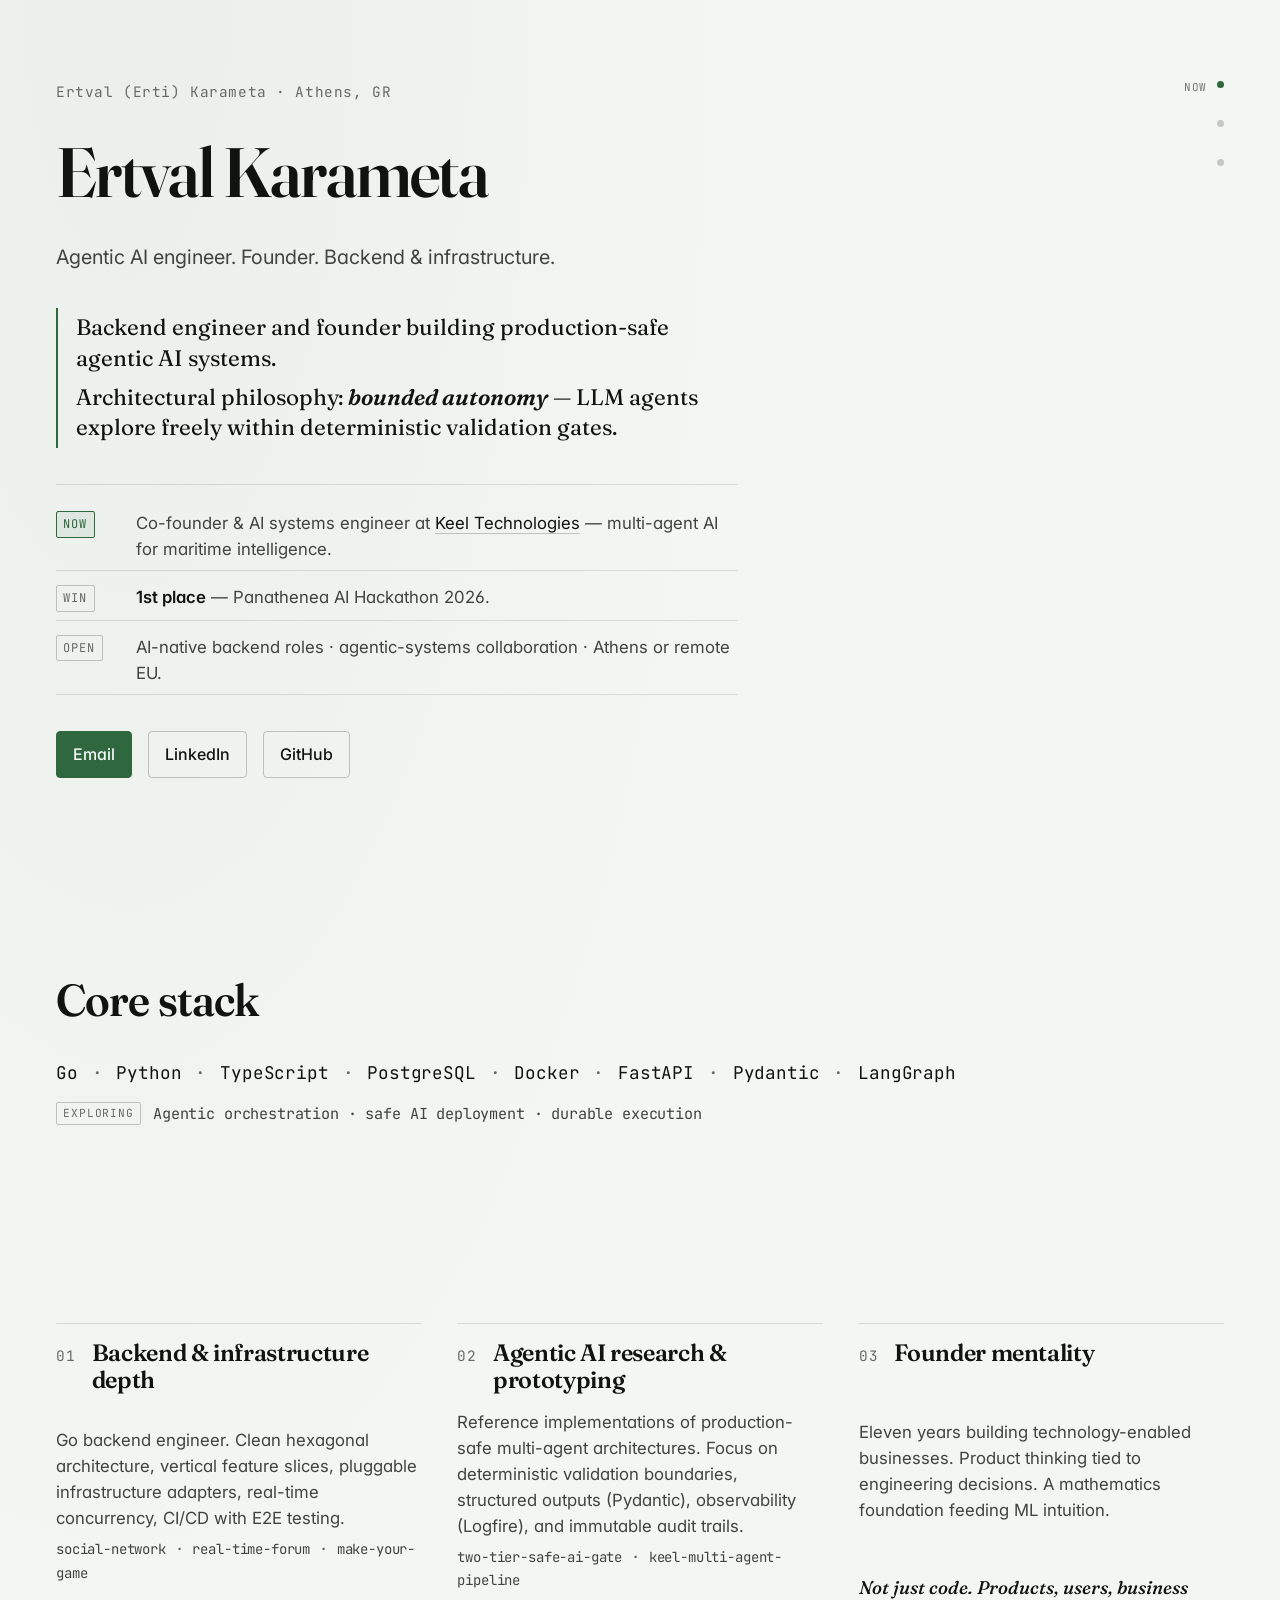
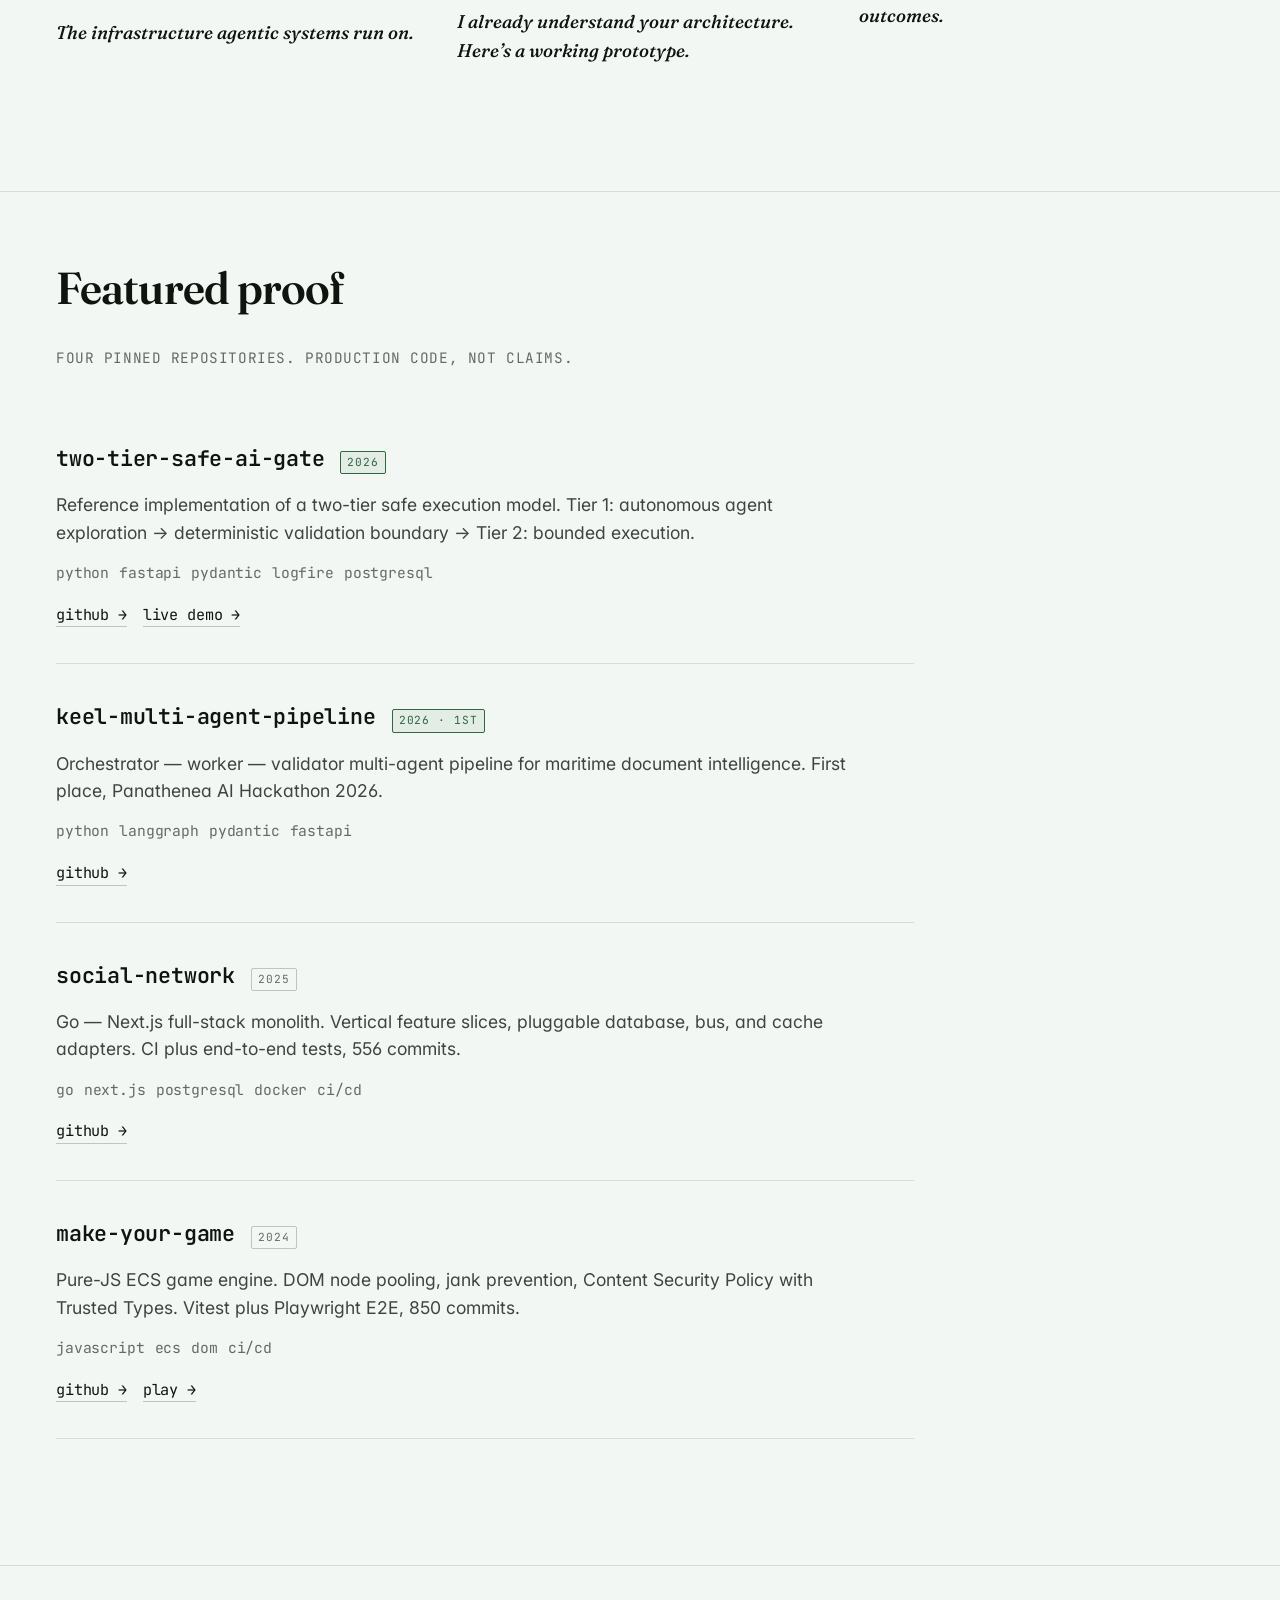
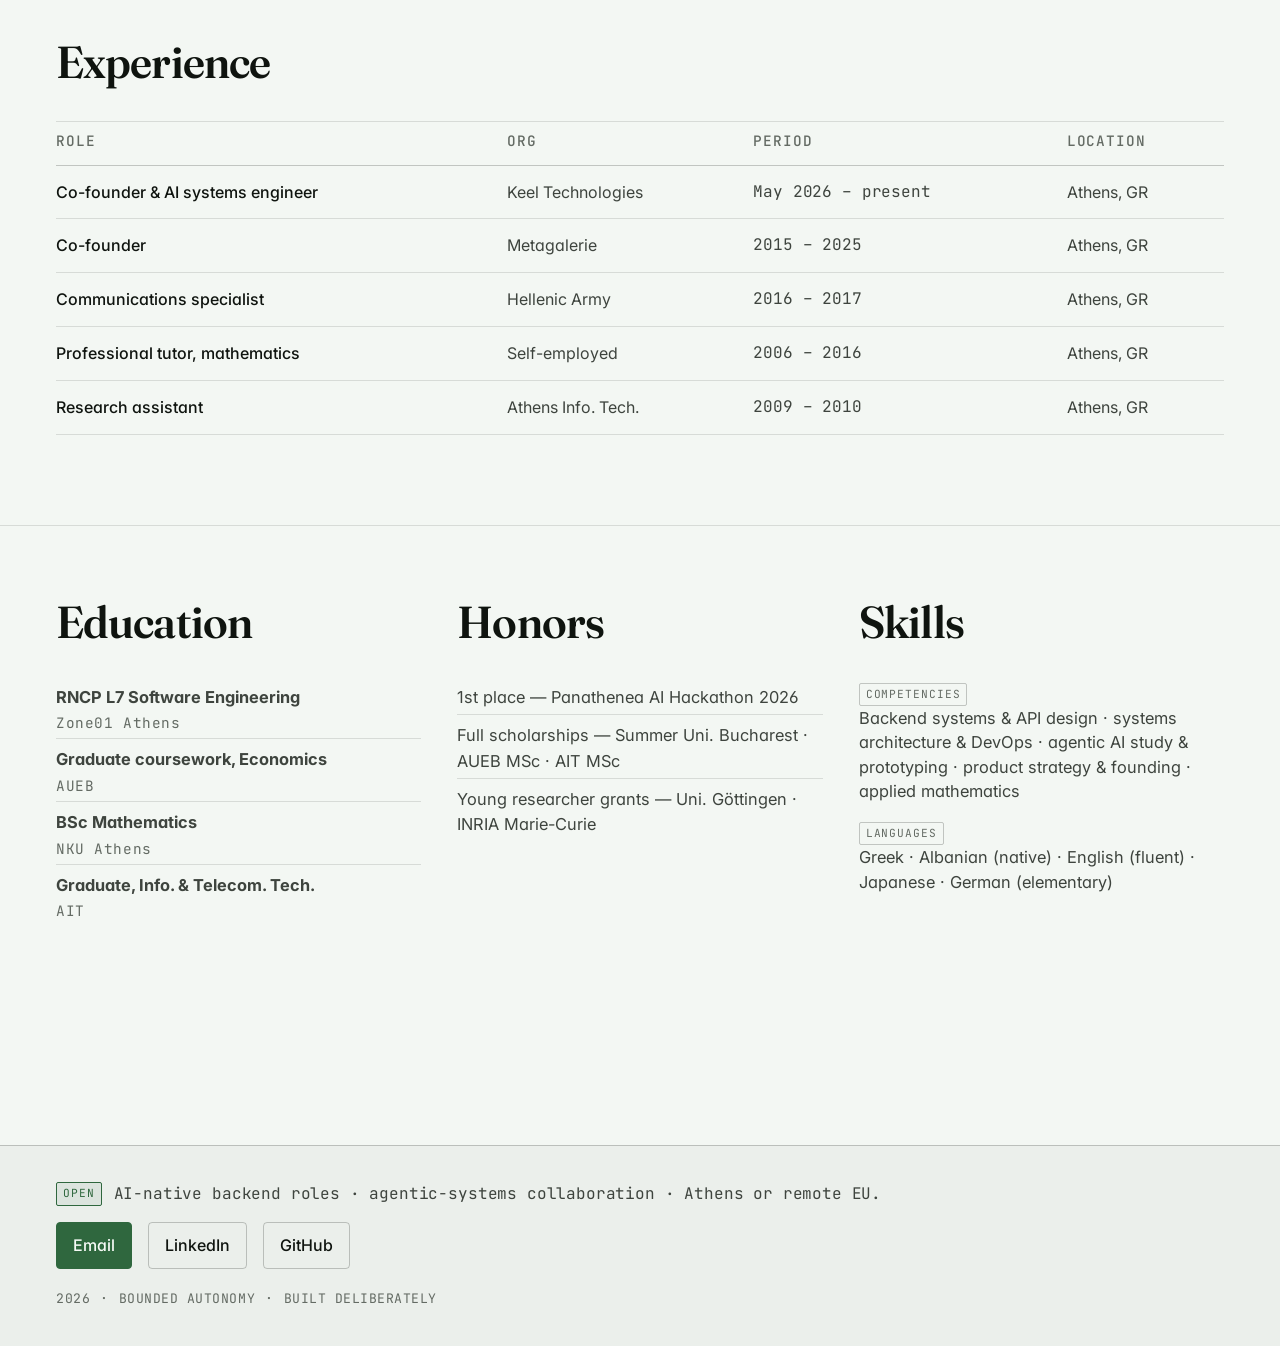
==== public/index.html @ 63502d21 "style: update email contact label from address to Email" ====
<!doctype html>
<html lang="en">
<head>
<meta charset="utf-8" />
<meta name="viewport" content="width=device-width, initial-scale=1, viewport-fit=cover" />
<meta name="color-scheme" content="light dark" />
<meta name="theme-color" media="(prefers-color-scheme: light)" content="#F4F5F1" />
<meta name="theme-color" media="(prefers-color-scheme: dark)" content="#0B0F0C" />
<title>Ertval Karameta — Agentic AI Engineer · Founder</title>
<meta name="description" content="Ertval Karameta. Agentic AI engineer and founder building production-safe multi-agent systems on real backend infrastructure. Athens, Greece." />
<meta property="og:title" content="Ertval Karameta — Agentic AI Engineer · Founder" />
<meta property="og:description" content="Bounded autonomy. LLM agents explore freely within deterministic validation gates." />
<meta property="og:type" content="profile" />
<link rel="canonical" href="https://ertval.github.io/" />
<link rel="icon" href="data:image/svg+xml,%3Csvg xmlns='http://www.w3.org/2000/svg' viewBox='0 0 32 32'%3E%3Crect width='32' height='32' rx='6' fill='%233D6B4A'/%3E%3Ctext x='16' y='22' font-family='monospace' font-size='18' font-weight='700' text-anchor='middle' fill='%23F4F5F1'%3EE%3C/text%3E%3C/svg%3E" />
<link rel="preconnect" href="https://fonts.googleapis.com" />
<link rel="preconnect" href="https://fonts.gstatic.com" crossorigin />
<link rel="stylesheet" href="https://fonts.googleapis.com/css2?family=Fraunces:opsz,wght@9..144,400;9..144,500;9..144,600;9..144,700&family=Inter:wght@400;500;600&family=JetBrains+Mono:wght@400;500;600&display=swap" />
<link rel="stylesheet" href="./styles.css" />
</head>
<body>

<a class="skip" href="#main">Skip to content</a>

<header class="hero" aria-labelledby="name">

  <div class="rail" aria-hidden="true">
    <ol class="rail__nodes">
      <li class="rail__node rail__node--solid" data-label="now"></li>
      <li class="rail__node" data-label="win"></li>
      <li class="rail__node" data-label="open"></li>
    </ol>
  </div>

  <div class="hero__inner">

    <p class="hero__eyebrow">Ertval (Erti) Karameta &middot; Athens, GR</p>
    <h1 id="name" class="hero__name">
      Ertval&nbsp;Karameta
    </h1>

    <p class="hero__title">
      Agentic AI engineer. Founder. Backend & infrastructure.
    </p>

    <blockquote class="hero__tag">
      <p>Backend engineer and founder building production-safe agentic AI systems.</p>
      <p>Architectural philosophy: <b>bounded autonomy</b> &mdash; LLM agents explore freely within deterministic validation gates.</p>
    </blockquote>

    <dl class="status" aria-label="Current status">

      <div class="status__row">
        <dt><span class="tag tag--accent">now</span></dt>
        <dd>
          Co-founder & AI systems engineer at <a class="link" href="https://github.com/ertval">Keel Technologies</a>
          &mdash; multi-agent AI for maritime intelligence.
        </dd>
      </div>

      <div class="status__row">
        <dt><span class="tag tag--ghost">win</span></dt>
        <dd>
          <b>1st place</b> &mdash; Panathenea AI Hackathon 2026.
        </dd>
      </div>

      <div class="status__row">
        <dt><span class="tag tag--ghost">open</span></dt>
        <dd>AI-native backend roles &middot; agentic-systems collaboration &middot; Athens or remote EU.</dd>
      </div>

    </dl>

    <nav class="contact contact--hero" aria-label="Contact">
      <a class="btn btn--accent" href="mailto:erti@metagalerie.com">Email</a>
      <a class="btn btn--ghost" href="https://linkedin.com/in/ertval" rel="me noopener">LinkedIn</a>
      <a class="btn btn--ghost" href="https://github.com/ertval" rel="me noopener">GitHub</a>
    </nav>

  </div>
</header>

<main id="main">

  <!-- STACK -->
  <section class="stack" aria-labelledby="stack-h">
    <h2 id="stack-h" class="section-h">Core stack</h2>
    <p class="stack__list mono">
      <span>Go</span><span aria-hidden="true">·</span>
      <span>Python</span><span aria-hidden="true">·</span>
      <span>TypeScript</span><span aria-hidden="true">·</span>
      <span>PostgreSQL</span><span aria-hidden="true">·</span>
      <span>Docker</span><span aria-hidden="true">·</span>
      <span>FastAPI</span><span aria-hidden="true">·</span>
      <span>Pydantic</span><span aria-hidden="true">·</span>
      <span>LangGraph</span>
    </p>
    <p class="stack__exploring mono">
      <span class="tag tag--ghost tag--sm">exploring</span>
      Agentic orchestration &middot; safe AI deployment &middot; durable execution
    </p>
  </section>

  <!-- NARRATIVE -->
  <section class="narrative" aria-label="Engineer's note">

    <article class="note">
      <header class="note__head">
        <span class="note__num mono">01</span>
        <h2 class="note__title">Backend & infrastructure depth</h2>
      </header>
      <p class="note__body">
        Go backend engineer. Clean hexagonal architecture, vertical feature slices,
        pluggable infrastructure adapters, real-time concurrency, CI/CD with E2E testing.
        <span class="mono note__repos"><code>social-network</code> &middot; <code>real-time-forum</code> &middot; <code>make-your-game</code></span>
      </p>
      <p class="note__signal">The infrastructure agentic systems run on.</p>
    </article>

    <article class="note">
      <header class="note__head">
        <span class="note__num mono">02</span>
        <h2 class="note__title">Agentic AI research & prototyping</h2>
      </header>
      <p class="note__body">
        Reference implementations of production-safe multi-agent architectures.
        Focus on deterministic validation boundaries, structured outputs (Pydantic),
        observability (Logfire), and immutable audit trails.
        <span class="mono note__repos"><code>two-tier-safe-ai-gate</code> &middot; <code>keel-multi-agent-pipeline</code></span>
      </p>
      <p class="note__signal">I already understand your architecture. Here&rsquo;s a working prototype.</p>
    </article>

    <article class="note">
      <header class="note__head">
        <span class="note__num mono">03</span>
        <h2 class="note__title">Founder mentality</h2>
      </header>
      <p class="note__body">
        Eleven years building technology-enabled businesses. Product thinking
        tied to engineering decisions. A mathematics foundation feeding ML intuition.
      </p>
      <p class="note__signal">Not just code. Products, users, business outcomes.</p>
    </article>

  </section>

  <!-- PROJECTS -->
  <section class="projects" aria-labelledby="projects-h">
    <header class="section-head">
      <h2 id="projects-h" class="section-h">Featured proof</h2>
      <p class="section-sub mono">Four pinned repositories. Production code, not claims.</p>
    </header>

    <ol class="proj-list" reversed>

      <li class="proj">
        <div class="proj__head">
          <h3 class="proj__title">two-tier-safe-ai-gate</h3>
          <span class="tag tag--accent tag--sm">2026</span>
        </div>
        <p class="proj__desc">
          Reference implementation of a two-tier safe execution model.
          Tier&nbsp;1: autonomous agent exploration &rarr; deterministic validation boundary &rarr; Tier&nbsp;2: bounded execution.
        </p>
        <p class="proj__meta mono">
          <span>python</span><span>fastapi</span><span>pydantic</span><span>logfire</span><span>postgresql</span>
        </p>
        <p class="proj__links mono">
          <a class="link" href="https://github.com/ertval/two-tier-safe-ai-gate" rel="noopener">github &rarr;</a>
          <a class="link" href="#" rel="noopener" aria-label="Live demo for two-tier-safe-ai-gate (placeholder)">live demo &rarr;</a>
        </p>
      </li>

      <li class="proj">
        <div class="proj__head">
          <h3 class="proj__title">keel-multi-agent-pipeline</h3>
          <span class="tag tag--accent tag--sm">2026 &middot; 1st</span>
        </div>
        <p class="proj__desc">
          Orchestrator &mdash; worker &mdash; validator multi-agent pipeline for maritime document
          intelligence. First place, Panathenea AI Hackathon 2026.
        </p>
        <p class="proj__meta mono">
          <span>python</span><span>langgraph</span><span>pydantic</span><span>fastapi</span>
        </p>
        <p class="proj__links mono">
          <a class="link" href="https://github.com/ertval/keel-multi-agent-pipeline" rel="noopener">github &rarr;</a>
        </p>
      </li>

      <li class="proj">
        <div class="proj__head">
          <h3 class="proj__title">social-network</h3>
          <span class="tag tag--ghost tag--sm">2025</span>
        </div>
        <p class="proj__desc">
          Go &mdash; Next.js full-stack monolith. Vertical feature slices, pluggable database, bus,
          and cache adapters. CI plus end-to-end tests, 556 commits.
        </p>
        <p class="proj__meta mono">
          <span>go</span><span>next.js</span><span>postgresql</span><span>docker</span><span>ci/cd</span>
        </p>
        <p class="proj__links mono">
          <a class="link" href="https://github.com/ertval/social-network" rel="noopener">github &rarr;</a>
        </p>
      </li>

      <li class="proj">
        <div class="proj__head">
          <h3 class="proj__title">make-your-game</h3>
          <span class="tag tag--ghost tag--sm">2024</span>
        </div>
        <p class="proj__desc">
          Pure-JS ECS game engine. DOM node pooling, jank prevention, Content Security Policy
          with Trusted Types. Vitest plus Playwright E2E, 850 commits.
        </p>
        <p class="proj__meta mono">
          <span>javascript</span><span>ecs</span><span>dom</span><span>ci/cd</span>
        </p>
        <p class="proj__links mono">
          <a class="link" href="https://github.com/ertval/make-your-game" rel="noopener">github &rarr;</a>
          <a class="link" href="#" rel="noopener" aria-label="Play make-your-game (placeholder)">play &rarr;</a>
        </p>
      </li>

    </ol>
  </section>

  <!-- TIMELINE -->
  <section class="xp" aria-labelledby="xp-h">
    <header class="section-head">
      <h2 id="xp-h" class="section-h">Experience</h2>
    </header>

    <table class="xp__table">
      <caption class="vh">Selected professional experience, most recent first</caption>
      <thead>
        <tr>
          <th scope="col" class="mono">Role</th>
          <th scope="col" class="mono">Org</th>
          <th scope="col" class="mono">Period</th>
          <th scope="col" class="mono">Location</th>
        </tr>
      </thead>
      <tbody>
        <tr>
          <td>Co-founder & AI systems engineer</td>
          <td>Keel Technologies</td>
          <td class="mono">May 2026 &ndash; present</td>
          <td>Athens, GR</td>
        </tr>
        <tr>
          <td>Co-founder</td>
          <td>Metagalerie</td>
          <td class="mono">2015 &ndash; 2025</td>
          <td>Athens, GR</td>
        </tr>
        <tr>
          <td>Communications specialist</td>
          <td>Hellenic Army</td>
          <td class="mono">2016 &ndash; 2017</td>
          <td>Athens, GR</td>
        </tr>
        <tr>
          <td>Professional tutor, mathematics</td>
          <td>Self-employed</td>
          <td class="mono">2006 &ndash; 2016</td>
          <td>Athens, GR</td>
        </tr>
        <tr>
          <td>Research assistant</td>
          <td>Athens Info. Tech.</td>
          <td class="mono">2009 &ndash; 2010</td>
          <td>Athens, GR</td>
        </tr>
      </tbody>
    </table>
  </section>

  <!-- EDUCATION + HONORS + SKILLS -->
  <section class="meta" aria-label="Education, honors, and skills">

    <div class="meta__col">
      <h2 class="section-h">Education</h2>
      <ul class="meta__list">
        <li><b>RNCP L7 Software Engineering</b><span class="meta__where">Zone01 Athens</span></li>
        <li><b>Graduate coursework, Economics</b><span class="meta__where">AUEB</span></li>
        <li><b>BSc Mathematics</b><span class="meta__where">NKU Athens</span></li>
        <li><b>Graduate, Info. & Telecom. Tech.</b><span class="meta__where">AIT</span></li>
      </ul>
    </div>

    <div class="meta__col">
      <h2 class="section-h">Honors</h2>
      <ul class="meta__list">
        <li>1st place &mdash; Panathenea AI Hackathon 2026</li>
        <li>Full scholarships &mdash; Summer Uni. Bucharest &middot; AUEB MSc &middot; AIT MSc</li>
        <li>Young researcher grants &mdash; Uni. G&ouml;ttingen &middot; INRIA Marie-Curie</li>
      </ul>
    </div>

    <div class="meta__col">
      <h2 class="section-h">Skills</h2>
      <p class="meta__line">
        <span class="tag tag--ghost tag--sm">competencies</span><br />
        Backend systems & API design &middot; systems architecture & DevOps &middot;
        agentic AI study & prototyping &middot; product strategy & founding &middot; applied mathematics
      </p>
      <p class="meta__line">
        <span class="tag tag--ghost tag--sm">languages</span><br />
        Greek &middot; Albanian (native) &middot; English (fluent) &middot; Japanese &middot; German (elementary)
      </p>
    </div>

  </section>

</main>

<footer class="foot">
  <div class="foot__inner">
    <p class="foot__line mono">
      <span class="tag tag--accent tag--sm">open</span>
      AI-native backend roles &middot; agentic-systems collaboration &middot; Athens or remote EU.
    </p>
    <nav class="contact contact--foot" aria-label="Contact">
      <a class="btn btn--accent" href="mailto:erti@metagalerie.com">Email</a>
      <a class="btn btn--ghost" href="https://linkedin.com/in/ertval" rel="me noopener">LinkedIn</a>
      <a class="btn btn--ghost" href="https://github.com/ertval" rel="me noopener">GitHub</a>
    </nav>
    <p class="foot__colophon mono">
      <span>2026</span>
      <span aria-hidden="true">&middot;</span>
      <span>bounded autonomy</span>
      <span aria-hidden="true">&middot;</span>
      <span>built deliberately</span>
    </p>
  </div>
</footer>

</body>
</html>
---- public/styles.css ----
/* ============================================================
   ertval.github.io — design tokens + scoped styles
   built in OKLCH, light + dark, mobile-first
   ============================================================ */

/* ---------- Tokens ---------- */
:root {
  /* Brand surface — kelp-tinted near-neutral */
  --paper:        oklch(97.2% 0.006 145);   /* #F4F5F1 */
  --paper-2:      oklch(94.8% 0.008 145);   /* card /table tint  */
  --ink:          oklch(18.4% 0.012 145);   /* #0F1411 */
  --ink-2:        oklch(38.0% 0.014 145);   /* secondary text   */
  --ink-3:        oklch(52.0% 0.014 145);   /* tertiary         */
  --rule:         oklch(18.4% 0.012 145 / 0.12);
  --rule-strong:  oklch(18.4% 0.012 145 / 0.22);

  /* Accent — maritime brass-green */
  --accent:       oklch(46.5% 0.090 150);   /* #3D6B4A */
  --accent-ink:   oklch(98.0% 0.006 145);
  --accent-tint:  oklch(46.5% 0.090 150 / 0.08);

  /* Typography */
  --serif: "Fraunces", ui-serif, Georgia, "Times New Roman", serif;
  --sans:  "Inter", ui-sans-serif, system-ui, -apple-system, "Segoe UI", Roboto, sans-serif;
  --mono:  "JetBrains Mono", ui-monospace, SFMono-Regular, "SF Mono", Menlo, Consolas, monospace;

  /* Hierarchy — 1.3 ratio minimum */
  --t-display: clamp(2.6rem, 4.2vw + 1rem, 5.2rem);     /* hero name       */
  --t-h1:      clamp(2.0rem, 2.4vw + 1rem, 2.8rem);     /* section hook    */
  --t-h2:      clamp(1.325rem, 0.6vw + 1rem, 1.55rem);  /* card /note hook */
  --t-body:    1.125rem;                                /* ~18px           */
  --t-small:   0.9rem;

  /* Spacing — 4 / 16 / 36 rhythm */
  --s-1:  4px;
  --s-2:  16px;
  --s-3:  36px;
  --s-4:  72px;
  --s-5:  128px;

  /* Measure */
  --measure: 68ch;

  /* Radii — minimal */
  --r-1: 2px;
  --r-2: 4px;

  color-scheme: light;
}

@media (prefers-color-scheme: dark) {
  :root {
    --paper:       oklch(14.2% 0.008 145);
    --paper-2:     oklch(17.0% 0.010 145);
    --ink:         oklch(92.0% 0.008 145);   /* #E8EDE9 */
    --ink-2:       oklch(74.0% 0.010 145);
    --ink-3:       oklch(58.0% 0.010 145);
    --rule:        oklch(92.0% 0.008 145 / 0.10);
    --rule-strong: oklch(92.0% 0.008 145 / 0.20);
    --accent:      oklch(72.0% 0.110 150);   /* #7FB089 */
    --accent-ink:  oklch(14.2% 0.008 145);
    --accent-tint: oklch(72.0% 0.110 150 / 0.10);

    color-scheme: dark;
  }
}

/* ---------- Reset ---------- */
*, *::before, *::after { box-sizing: border-box; }
html { -webkit-text-size-adjust: 100%; text-size-adjust: 100%; }
body { margin: 0; }
h1, h2, h3, h4, p, ul, ol, dl, dd, dt, blockquote, figure, table { margin: 0; padding: 0; }
ul, ol { list-style: none; }
img, svg { display: block; max-width: 100%; }
table { border-collapse: collapse; width: 100%; }

/* ---------- Base ---------- */
html {
  font-family: var(--sans);
  font-size: 16px;
  background: var(--paper);
  color: var(--ink);
}

body {
  font-size: var(--t-body);
  line-height: 1.55;
  font-feature-settings: "ss01", "cv11";
  background: var(--paper);
  color: var(--ink);
  min-height: 100dvh;
  /* subtle paper texture via stacked tints */
  background-image:
    radial-gradient(ellipse 80% 60% at 10% 0%, var(--paper-2) 0%, transparent 60%);
}

.mono {
  font-family: var(--mono);
  font-variant-numeric: tabular-nums;
  letter-spacing: -0.01em;
}

.vh {
  position: absolute;
  width: 1px; height: 1px; padding: 0; margin: -1px;
  overflow: hidden; clip: rect(0 0 0 0); white-space: nowrap; border: 0;
}

/* Skip link */
.skip {
  position: absolute;
  left: var(--s-2); top: -100px;
  z-index: 1000;
  padding: 10px 14px;
  background: var(--accent);
  color: var(--accent-ink);
  border-radius: var(--r-2);
  text-decoration: none;
  font-family: var(--mono);
  font-size: var(--t-small);
  transition: top 160ms ease;
}
.skip:focus-visible { top: var(--s-2); }

:focus-visible {
  outline: 2px solid var(--accent);
  outline-offset: 3px;
  border-radius: var(--r-1);
}

/* Selection */
::selection {
  background: var(--accent);
  color: var(--accent-ink);
}

/* Reduced motion — page is near-static by default */
@media (prefers-reduced-motion: reduce) {
  *, *::before, *::after {
    animation-duration: 0.001ms !important;
    animation-iteration-count: 1 !important;
    transition-duration: 0.001ms !important;
    scroll-behavior: auto !important;
  }
}

/* ---------- Hero ---------- */
.hero {
  position: relative;
  padding-block: clamp(56px, 9vh, 96px) clamp(80px, 14vh, 128px);
  padding-inline: clamp(20px, 5vw, 56px);
  max-width: 1280px;
  margin-inline: auto;
}

/* The status rail — signature element */
.rail {
  position: absolute;
  inset: clamp(56px, 9vh, 96px) 0 0 0;
  max-width: 1280px;
  margin-inline: auto;
  pointer-events: none;
  inset-inline-start: clamp(20px, 5vw, 56px);
  inset-inline-end: clamp(20px, 5vw, 56px);
}

.rail__nodes {
  position: sticky;
  top: 24px;
  margin: 0;
  padding: 0;
  display: flex;
  flex-direction: column;
  align-items: flex-end;
  gap: 32px;
  height: 60vh;
}

.rail__node {
  width: 7px;
  height: 7px;
  border-radius: 999px;
  background: var(--ink);
  opacity: 0.20;
  transition: opacity 220ms ease, background 220ms ease;
  --label: "";
}

.rail__node::after {
  content: var(--label);
  position: absolute;
  transform: translate(calc(-100% - 10px), -2px);
  font-family: var(--mono);
  font-size: 11px;
  letter-spacing: 0.06em;
  text-transform: uppercase;
  color: var(--ink-3);
  opacity: 0;
  transition: opacity 220ms ease;
}

.rail__node--solid {
  background: var(--accent);
  opacity: 1;
  position: relative;
  --label: "now";
}

.rail__node--solid::after { opacity: 0.9; }

.hero__inner {
  position: relative;
  max-width: 60ch;
}

.hero__eyebrow {
  font-family: var(--mono);
  font-size: var(--t-small);
  letter-spacing: 0.04em;
  color: var(--ink-3);
  margin-bottom: var(--s-3);
}

.hero__name {
  font-family: var(--serif);
  font-weight: 600;
  font-size: var(--t-display);
  line-height: 0.95;
  letter-spacing: -0.025em;
  font-variation-settings: "opsz" 144;
  color: var(--ink);
  margin-bottom: var(--s-3);
}

.hero__title {
  font-family: var(--sans);
  font-size: clamp(1.125rem, 0.3vw + 1rem, 1.25rem);
  color: var(--ink-2);
  margin-bottom: var(--s-3);
  max-width: 52ch;
}

.hero__tag {
  font-family: var(--serif);
  font-variation-settings: "opsz" 14;
  font-size: clamp(1.15rem, 0.6vw + 1rem, 1.4rem);
  line-height: 1.35;
  color: var(--ink);
  border-inline-start: 2px solid var(--accent);
  padding-inline-start: 18px;
  padding-block: 4px 6px;
  margin: 0 0 var(--s-3);
  max-width: 56ch;
}

.hero__tag p + p { margin-top: 0.4em; }
.hero__tag b { font-weight: 600; font-style: italic; }

/* ---------- Status rows ---------- */
.status {
  margin-block: var(--s-3);
  border-top: 1px solid var(--rule);
  padding-block-start: var(--s-2);
  display: grid;
  gap: var(--s-1);
  max-width: 64ch;
}

.status__row {
  display: grid;
  grid-template-columns: 64px 1fr;
  align-items: baseline;
  gap: var(--s-2);
  padding-block: 8px;
  border-bottom: 1px solid var(--rule);
}

.status__row dt { margin: 0; }
.status__row dd { margin: 0; color: var(--ink-2); font-size: 1.05rem; }
.status__row dd b { color: var(--ink); font-weight: 600; }

/* ---------- Tags ---------- */
.tag {
  display: inline-block;
  font-family: var(--mono);
  font-size: 0.75rem;
  letter-spacing: 0.08em;
  text-transform: uppercase;
  padding: 3px 7px 3px 6px;
  border-radius: var(--r-1);
  border: 1px solid var(--rule-strong);
  color: var(--ink-2);
  background: transparent;
  vertical-align: middle;
  white-space: nowrap;
}

.tag--accent {
  color: var(--accent);
  border-color: var(--accent);
  background: var(--accent-tint);
}

.tag--ghost { color: var(--ink-3); }

.tag--sm {
  font-size: 0.7rem;
  padding: 2px 6px;
}

/* ---------- Contact ---------- */
.contact {
  display: flex;
  flex-wrap: wrap;
  gap: var(--s-2);
  margin-top: var(--s-3);
}

.btn {
  display: inline-flex;
  align-items: center;
  gap: 8px;
  padding: 10px 16px;
  border-radius: var(--r-2);
  text-decoration: none;
  font-family: var(--sans);
  font-size: 1rem;
  font-weight: 500;
  border: 1px solid transparent;
  transition: transform 160ms ease, background 160ms ease, border-color 160ms ease, color 160ms ease;
  will-change: transform;
}

.btn--accent {
  background: var(--accent);
  color: var(--accent-ink);
  border-color: var(--accent);
}
.btn--accent:hover { transform: translateY(-1px); }

.btn--ghost {
  background: transparent;
  color: var(--ink);
  border-color: var(--rule-strong);
}
.btn--ghost:hover {
  border-color: var(--ink);
  color: var(--ink);
  transform: translateY(-1px);
}

.link {
  color: var(--ink);
  text-decoration: none;
  border-bottom: 1px solid var(--rule-strong);
  transition: border-color 160ms ease, color 160ms ease;
}
.link:hover { border-bottom-color: var(--accent); color: var(--accent); }

code {
  font-family: var(--mono);
  font-size: 0.92em;
  background: transparent;
  padding: 0;
  color: var(--ink);
}

/* ---------- Section scaffolding ---------- */
.section-h {
  font-family: var(--serif);
  font-weight: 600;
  font-size: var(--t-h1);
  line-height: 1.05;
  letter-spacing: -0.02em;
  color: var(--ink);
  margin-bottom: var(--s-3);
  font-variation-settings: "opsz" 72;
}

.section-sub {
  color: var(--ink-3);
  font-size: var(--t-small);
  letter-spacing: 0.04em;
  margin-bottom: var(--s-3);
  text-transform: uppercase;
}

.section-head {
  margin-bottom: var(--s-3);
}

.stack,
.narrative,
.projects,
.xp,
.meta {
  max-width: 1280px;
  margin-inline: auto;
  padding-inline: clamp(20px, 5vw, 56px);
}

/* Macro-breaths between sections */
.stack                  { padding-block: clamp(48px, 8vh, 96px);  }
.narrative              { padding-block: clamp(80px, 14vh, 160px); }
.projects               { padding-block: clamp(80px, 14vh, 160px); }
.xp                     { padding-block: clamp(64px, 10vh, 120px); }
.meta                   { padding-block: clamp(64px, 10vh, 120px); }

/* ---------- Stack ---------- */
.stack {
  display: flex;
  flex-direction: column;
}

.stack__list {
  display: flex;
  flex-wrap: wrap;
  gap: 6px 14px;
  font-size: 1.1rem;
  color: var(--ink);
  margin-bottom: var(--s-2);
  align-items: center;
}
.stack__list span[aria-hidden] { color: var(--ink-3); }

.stack__exploring {
  color: var(--ink-2);
  font-size: 0.95rem;
  display: flex;
  flex-wrap: wrap;
  gap: 12px;
  align-items: center;
}

/* ---------- Narrative (3 columns desktop, stack mobile) ---------- */
.narrative {
  display: grid;
  grid-template-columns: 1fr;
  gap: var(--s-3);
}

.note {
  display: grid;
  gap: var(--s-2);
}

.note__head {
  display: flex;
  align-items: baseline;
  gap: var(--s-2);
  border-top: 1px solid var(--rule);
  padding-block-start: var(--s-2);
}

.note__num {
  font-size: var(--t-small);
  color: var(--ink-3);
  letter-spacing: 0.06em;
}

.note__title {
  font-family: var(--serif);
  font-weight: 600;
  font-size: var(--t-h2);
  line-height: 1.1;
  letter-spacing: -0.015em;
  color: var(--ink);
  font-variation-settings: "opsz" 36;
}

.note__body {
  color: var(--ink-2);
  font-size: 1.05rem;
  max-width: 56ch;
}

.note__repos {
  display: inline-block;
  margin-top: 6px;
  color: var(--ink-3);
  font-size: 0.95rem;
}
.note__repos code { color: var(--ink-2); }

.note__signal {
  font-family: var(--serif);
  font-style: italic;
  font-weight: 500;
  color: var(--ink);
  font-size: 1.15rem;
  font-variation-settings: "opsz" 14;
  max-width: 54ch;
}

/* ---------- Projects ---------- */
.projects {
  border-top: 1px solid var(--rule);
  padding-top: var(--s-4);
}

.proj-list {
  display: grid;
  gap: 0;
}

.proj {
  padding-block: var(--s-3);
  border-bottom: 1px solid var(--rule);
  display: grid;
  gap: var(--s-2);
  max-width: 78ch;
}

.proj__head {
  display: flex;
  align-items: baseline;
  gap: var(--s-2);
  flex-wrap: wrap;
}

.proj__title {
  font-family: var(--mono);
  font-weight: 600;
  font-size: clamp(1.15rem, 0.6vw + 1rem, 1.35rem);
  color: var(--ink);
  letter-spacing: -0.01em;
}

.proj__desc {
  color: var(--ink-2);
  font-size: 1.1rem;
  max-width: 72ch;
}

.proj__meta {
  display: flex;
  flex-wrap: wrap;
  gap: 6px 10px;
  color: var(--ink-3);
  font-size: 0.92rem;
  align-items: center;
}

.proj__links {
  display: flex;
  gap: var(--s-2);
  flex-wrap: wrap;
  font-size: 0.95rem;
  margin-top: 2px;
}

/* ---------- Timeline ---------- */
.xp {
  border-top: 1px solid var(--rule);
  padding-top: var(--s-4);
}

.xp__table {
  font-size: 1.025rem;
  border-top: 1px solid var(--rule);
}

.xp__table th,
.xp__table td {
  text-align: start;
  padding: 14px 16px 14px 0;
  border-bottom: 1px solid var(--rule);
  vertical-align: top;
}

.xp__table th {
  font-family: var(--mono);
  font-weight: 500;
  font-size: var(--t-small);
  letter-spacing: 0.06em;
  text-transform: uppercase;
  color: var(--ink-3);
  padding-block: 8px 12px;
  border-bottom: 1px solid var(--rule-strong);
}

.xp__table td { color: var(--ink-2); }
.xp__table td:first-child { color: var(--ink); font-weight: 500; }

/* ---------- Meta grid ---------- */
.meta {
  border-top: 1px solid var(--rule);
  padding-top: var(--s-4);
  display: grid;
  grid-template-columns: 1fr;
  gap: var(--s-3);
}

.meta__col {
  min-width: 0;
}

.meta__list {
  display: grid;
  gap: var(--s-1);
  font-size: 1.025rem;
  color: var(--ink-2);
}

.meta__list li {
  padding-block: 4px;
  border-bottom: 1px solid var(--rule);
  display: flex;
  flex-direction: column;
}
.meta__list li:last-child { border-bottom: 0; }

.meta__where {
  font-family: var(--mono);
  font-size: var(--t-small);
  color: var(--ink-3);
  letter-spacing: 0.04em;
  margin-top: 2px;
}

.meta__line {
  font-size: 1.025rem;
  color: var(--ink-2);
  line-height: 1.5;
  margin-bottom: var(--s-2);
}
.meta__line:last-child { margin-bottom: 0; }

/* ---------- Foot ---------- */
.foot {
  border-top: 1px solid var(--rule-strong);
  margin-top: var(--s-5);
  padding-block: var(--s-3);
  padding-inline: clamp(20px, 5vw, 56px);
  background: var(--paper-2);
}

.foot__inner {
  max-width: 1280px;
  margin-inline: auto;
  display: grid;
  gap: var(--s-2);
}

.foot__line {
  display: inline-flex;
  align-items: center;
  gap: 12px;
  color: var(--ink-2);
  font-size: 1rem;
}

.contact--foot { margin-top: 0; }

.foot__colophon {
  font-size: 0.82rem;
  color: var(--ink-3);
  letter-spacing: 0.04em;
  text-transform: uppercase;
  display: flex;
  flex-wrap: wrap;
  gap: 10px;
  margin-top: var(--s-1);
}

/* ---------- Responsive ---------- */

@media (min-width: 720px) {
  .narrative { grid-template-columns: 1fr 1fr; gap: var(--s-3) var(--s-3); }
  .note:last-child { grid-column: span 2; max-width: 56ch; }
  .meta { grid-template-columns: 1fr 1fr; }
  .xp__table { font-size: 1rem; }
}

@media (min-width: 1024px) {
  .narrative {
    grid-template-columns: repeat(3, 1fr);
    gap: var(--s-3);
  }
  .note:last-child { grid-column: auto; }
  .meta { grid-template-columns: repeat(3, 1fr); }
  .hero__inner { max-width: 62ch; }
}

@media (max-width: 720px) {
  .status__row { grid-template-columns: 56px 1fr; }
  .rail { display: none; } /* signature element gracefully degrades */
  .hero__name { font-size: clamp(2.4rem, 9vw, 3.4rem); }
  .hero__tag { font-size: 1.1rem; }
  .xp__table th:nth-child(4),
  .xp__table td:nth-child(4) { display: none; } /* drop location on mobile */
  .xp__table { font-size: 0.95rem; }
}

/* First-paint entrance — quiet fade, not cascade */
@media (prefers-reduced-motion: no-preference) {
  .hero { animation: fade 520ms ease both; }
}

@keyframes fade {
  from { opacity: 0; transform: translateY(6px); }
  to   { opacity: 1; transform: none; }
}
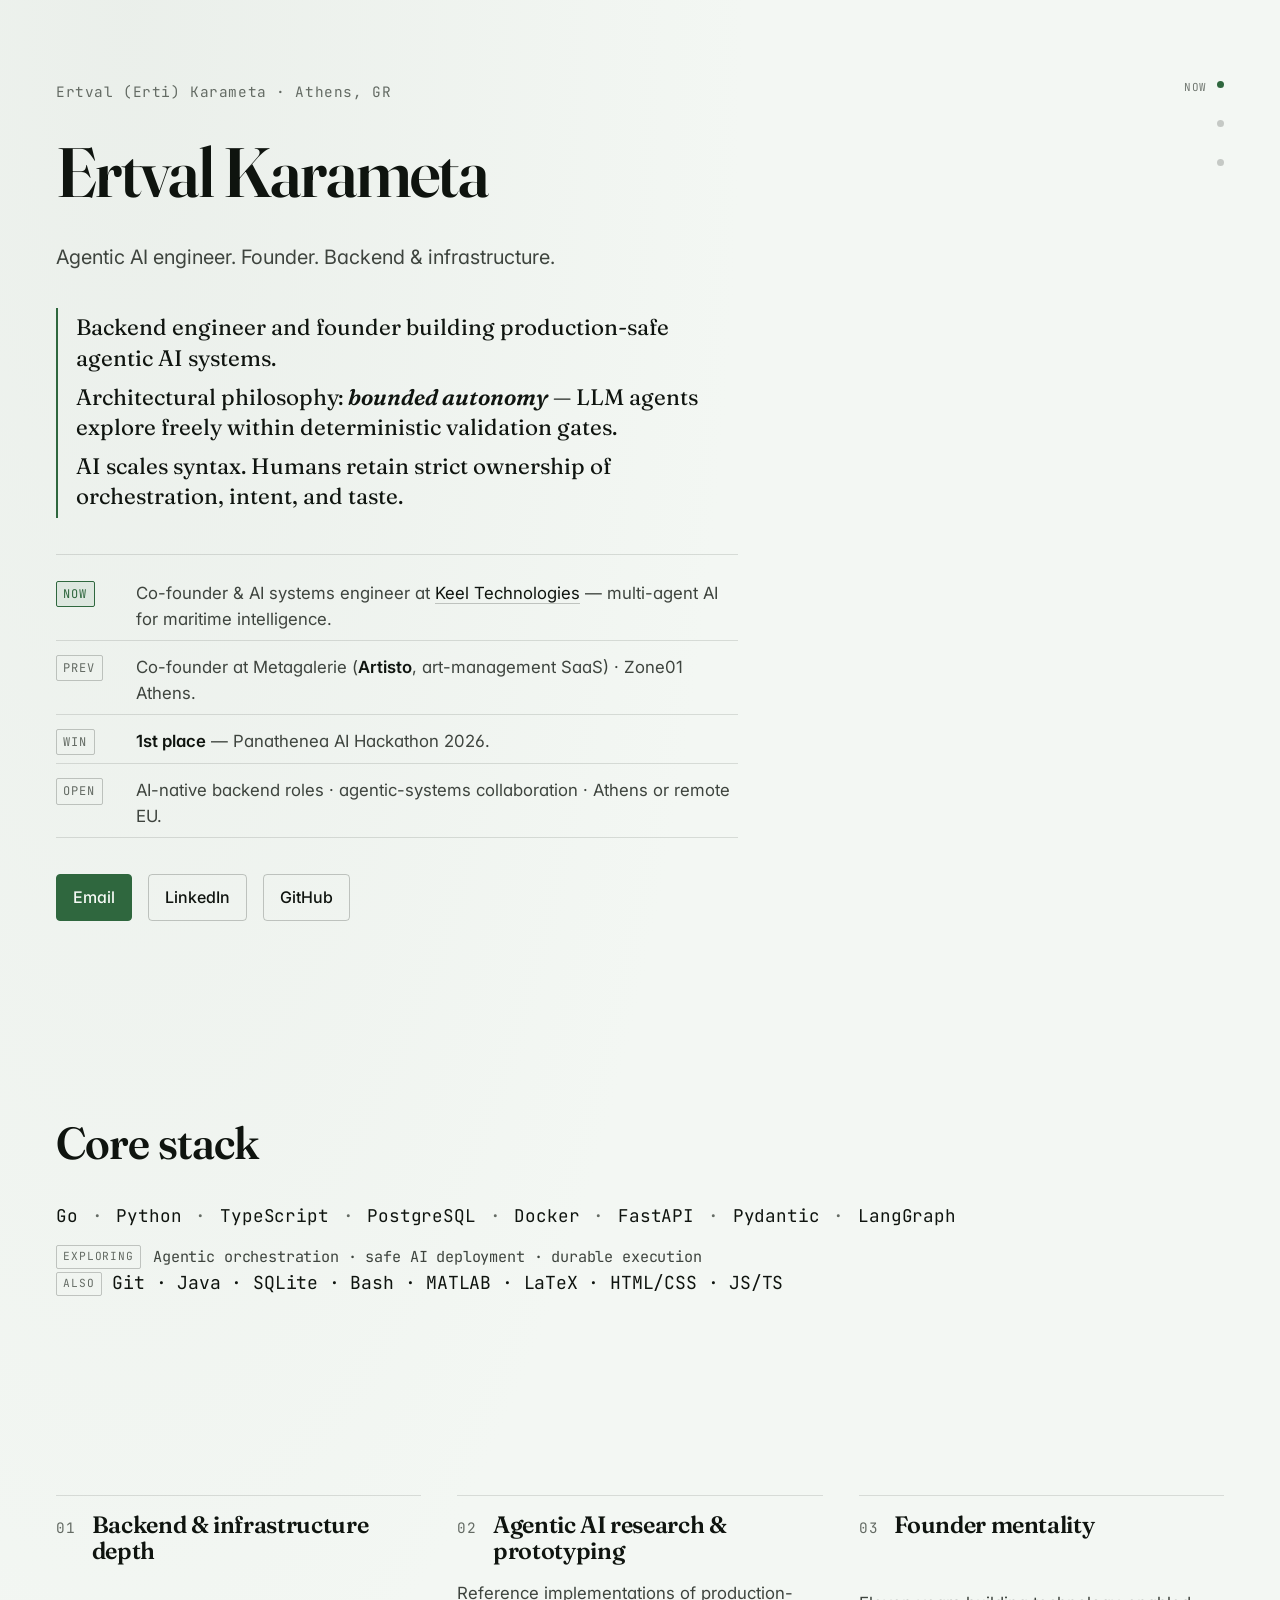
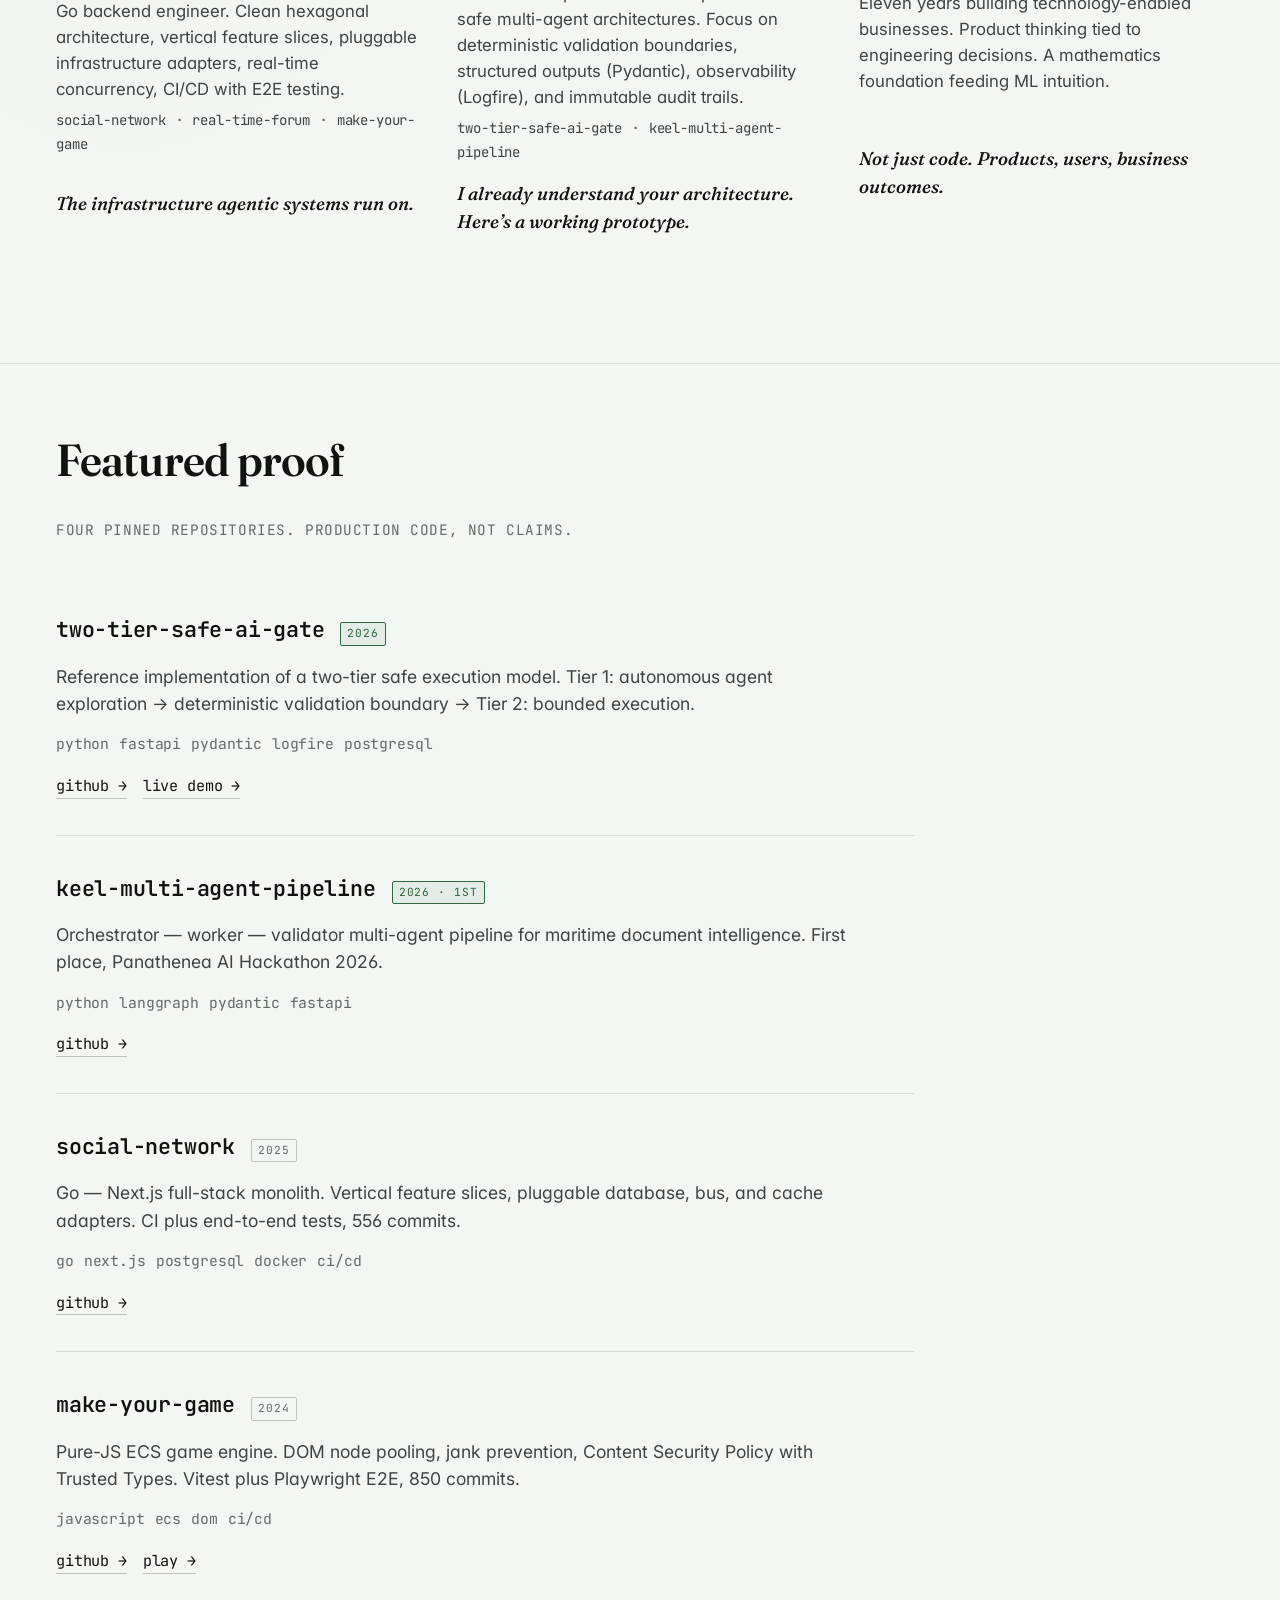
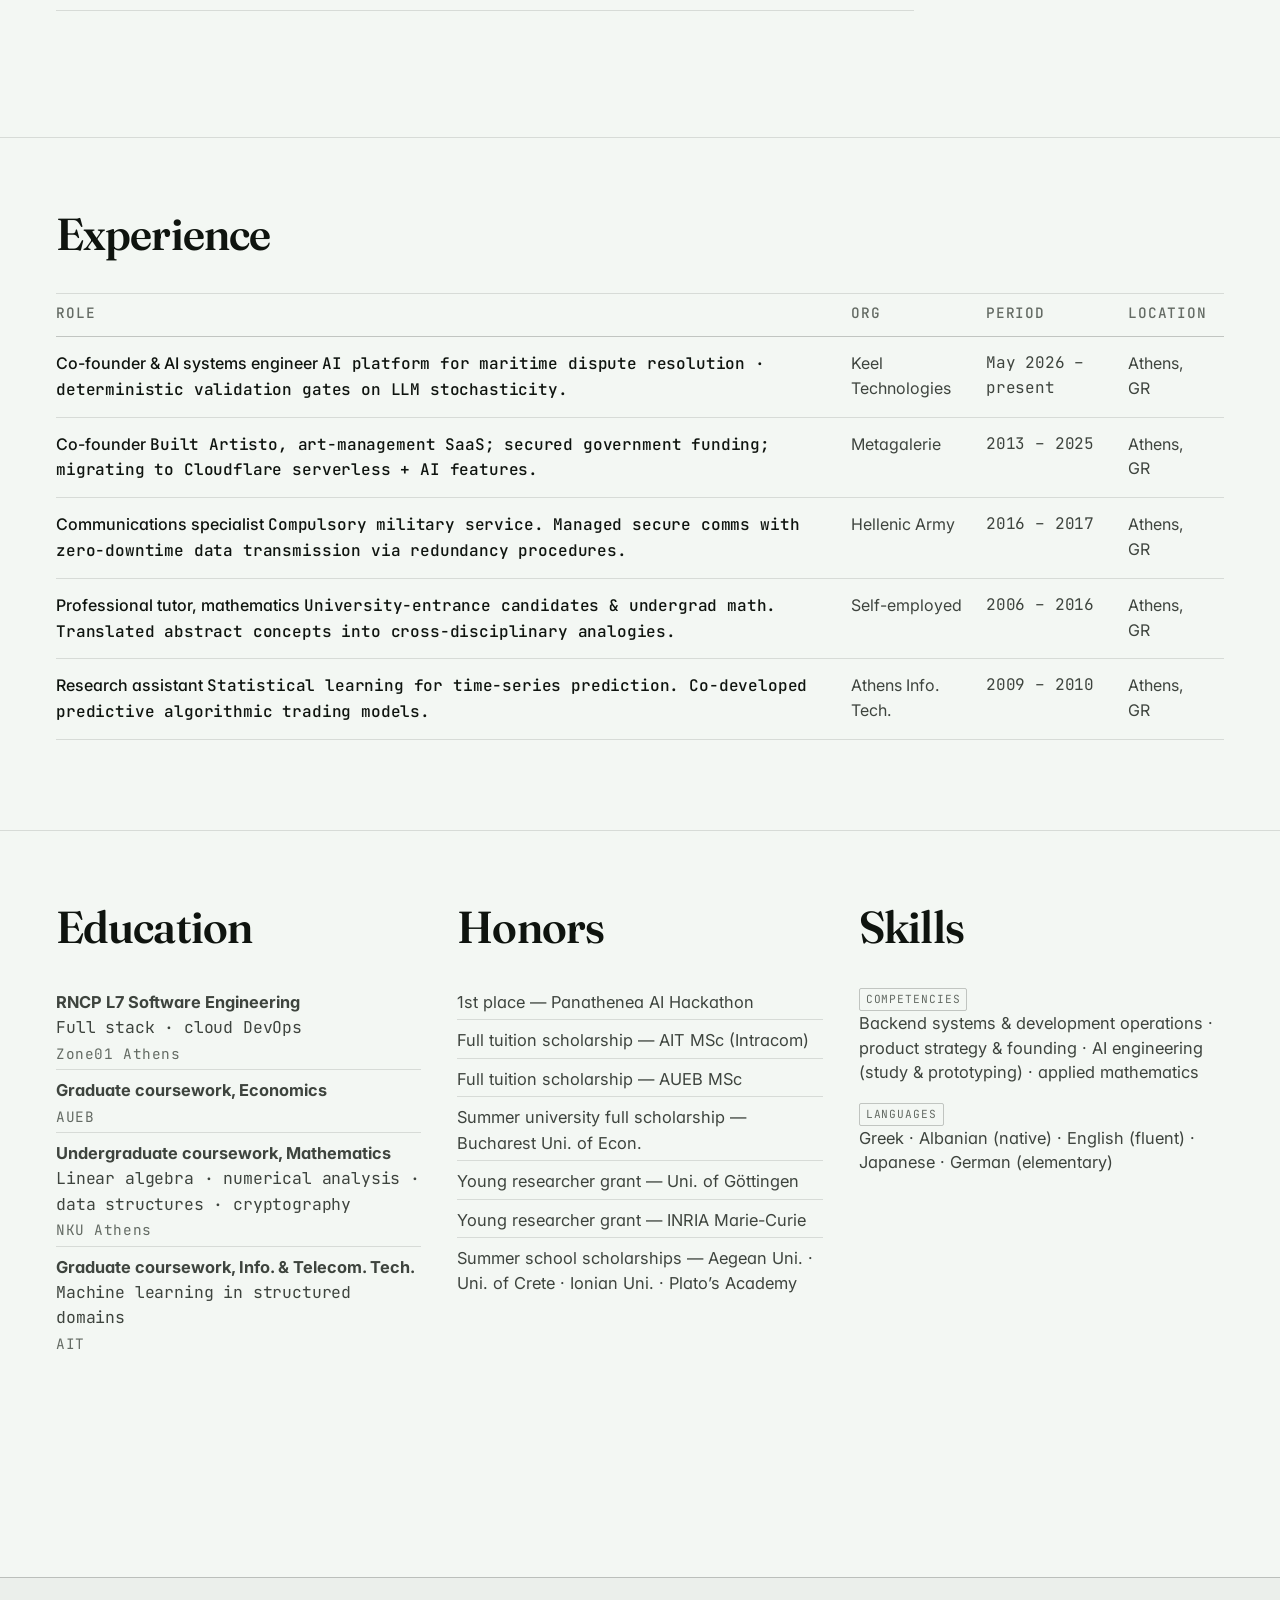
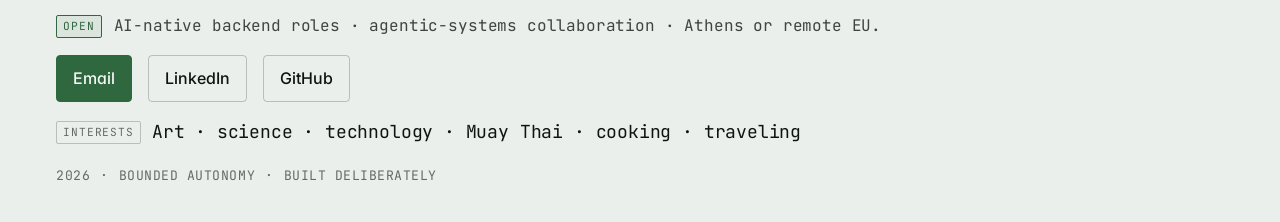
==== commit 2b9632fd: "feat: update personal profile with detailed experience summaries, expanded education credentials, an" ====
--- a/public/index.html
+++ b/public/index.html
@@ -46,6 +46,7 @@
     <blockquote class="hero__tag">
       <p>Backend engineer and founder building production-safe agentic AI systems.</p>
       <p>Architectural philosophy: <b>bounded autonomy</b> &mdash; LLM agents explore freely within deterministic validation gates.</p>
+      <p>AI scales syntax. Humans retain strict ownership of orchestration, intent, and taste.</p>
     </blockquote>
 
     <dl class="status" aria-label="Current status">
@@ -55,6 +56,13 @@
         <dd>
           Co-founder & AI systems engineer at <a class="link" href="https://github.com/ertval">Keel Technologies</a>
           &mdash; multi-agent AI for maritime intelligence.
+        </dd>
+      </div>
+
+      <div class="status__row">
+        <dt><span class="tag tag--ghost">prev</span></dt>
+        <dd>
+          Co-founder at Metagalerie (<b>Artisto</b>, art-management SaaS) &middot; Zone01 Athens.
         </dd>
       </div>
 
@@ -100,6 +108,10 @@
       <span class="tag tag--ghost tag--sm">exploring</span>
       Agentic orchestration &middot; safe AI deployment &middot; durable execution
     </p>
+    <p class="stack__wields mono">
+      <span class="tag tag--ghost tag--sm">also</span>
+      Git &middot; Java &middot; SQLite &middot; Bash &middot; MATLAB &middot; LaTeX &middot; HTML/CSS &middot; JS/TS
+    </p>
   </section>
 
   <!-- NARRATIVE -->
@@ -246,31 +258,46 @@
       </thead>
       <tbody>
         <tr>
-          <td>Co-founder & AI systems engineer</td>
+          <td>
+            Co-founder & AI systems engineer
+            <span class="xp__sub mono">AI platform for maritime dispute resolution &middot; deterministic validation gates on LLM stochasticity.</span>
+          </td>
           <td>Keel Technologies</td>
           <td class="mono">May 2026 &ndash; present</td>
           <td>Athens, GR</td>
         </tr>
         <tr>
-          <td>Co-founder</td>
+          <td>
+            Co-founder
+            <span class="xp__sub mono">Built Artisto, art-management SaaS; secured government funding; migrating to Cloudflare serverless + AI features.</span>
+          </td>
           <td>Metagalerie</td>
-          <td class="mono">2015 &ndash; 2025</td>
-          <td>Athens, GR</td>
-        </tr>
-        <tr>
-          <td>Communications specialist</td>
+          <td class="mono">2013 &ndash; 2025</td>
+          <td>Athens, GR</td>
+        </tr>
+        <tr>
+          <td>
+            Communications specialist
+            <span class="xp__sub mono">Compulsory military service. Managed secure comms with zero-downtime data transmission via redundancy procedures.</span>
+          </td>
           <td>Hellenic Army</td>
           <td class="mono">2016 &ndash; 2017</td>
           <td>Athens, GR</td>
         </tr>
         <tr>
-          <td>Professional tutor, mathematics</td>
+          <td>
+            Professional tutor, mathematics
+            <span class="xp__sub mono">University-entrance candidates & undergrad math. Translated abstract concepts into cross-disciplinary analogies.</span>
+          </td>
           <td>Self-employed</td>
           <td class="mono">2006 &ndash; 2016</td>
           <td>Athens, GR</td>
         </tr>
         <tr>
-          <td>Research assistant</td>
+          <td>
+            Research assistant
+            <span class="xp__sub mono">Statistical learning for time-series prediction. Co-developed predictive algorithmic trading models.</span>
+          </td>
           <td>Athens Info. Tech.</td>
           <td class="mono">2009 &ndash; 2010</td>
           <td>Athens, GR</td>
@@ -285,19 +312,38 @@
     <div class="meta__col">
       <h2 class="section-h">Education</h2>
       <ul class="meta__list">
-        <li><b>RNCP L7 Software Engineering</b><span class="meta__where">Zone01 Athens</span></li>
-        <li><b>Graduate coursework, Economics</b><span class="meta__where">AUEB</span></li>
-        <li><b>BSc Mathematics</b><span class="meta__where">NKU Athens</span></li>
-        <li><b>Graduate, Info. & Telecom. Tech.</b><span class="meta__where">AIT</span></li>
+        <li>
+          <b>RNCP L7 Software Engineering</b>
+          <span class="meta__sub mono">Full stack &middot; cloud DevOps</span>
+          <span class="meta__where">Zone01 Athens</span>
+        </li>
+        <li>
+          <b>Graduate coursework, Economics</b>
+          <span class="meta__where">AUEB</span>
+        </li>
+        <li>
+          <b>Undergraduate coursework, Mathematics</b>
+          <span class="meta__sub mono">Linear algebra &middot; numerical analysis &middot; data structures &middot; cryptography</span>
+          <span class="meta__where">NKU Athens</span>
+        </li>
+        <li>
+          <b>Graduate coursework, Info. & Telecom. Tech.</b>
+          <span class="meta__sub mono">Machine learning in structured domains</span>
+          <span class="meta__where">AIT</span>
+        </li>
       </ul>
     </div>
 
     <div class="meta__col">
       <h2 class="section-h">Honors</h2>
       <ul class="meta__list">
-        <li>1st place &mdash; Panathenea AI Hackathon 2026</li>
-        <li>Full scholarships &mdash; Summer Uni. Bucharest &middot; AUEB MSc &middot; AIT MSc</li>
-        <li>Young researcher grants &mdash; Uni. G&ouml;ttingen &middot; INRIA Marie-Curie</li>
+        <li>1st place &mdash; Panathenea AI Hackathon</li>
+        <li>Full tuition scholarship &mdash; AIT MSc (Intracom)</li>
+        <li>Full tuition scholarship &mdash; AUEB MSc</li>
+        <li>Summer university full scholarship &mdash; Bucharest Uni. of Econ.</li>
+        <li>Young researcher grant &mdash; Uni. of G&ouml;ttingen</li>
+        <li>Young researcher grant &mdash; INRIA Marie-Curie</li>
+        <li>Summer school scholarships &mdash; Aegean Uni. &middot; Uni. of Crete &middot; Ionian Uni. &middot; Plato&rsquo;s Academy</li>
       </ul>
     </div>
 
@@ -305,8 +351,7 @@
       <h2 class="section-h">Skills</h2>
       <p class="meta__line">
         <span class="tag tag--ghost tag--sm">competencies</span><br />
-        Backend systems & API design &middot; systems architecture & DevOps &middot;
-        agentic AI study & prototyping &middot; product strategy & founding &middot; applied mathematics
+        Backend systems & development operations &middot; product strategy & founding &middot; AI engineering (study & prototyping) &middot; applied mathematics
       </p>
       <p class="meta__line">
         <span class="tag tag--ghost tag--sm">languages</span><br />
@@ -329,6 +374,10 @@
       <a class="btn btn--ghost" href="https://linkedin.com/in/ertval" rel="me noopener">LinkedIn</a>
       <a class="btn btn--ghost" href="https://github.com/ertval" rel="me noopener">GitHub</a>
     </nav>
+    <p class="foot__interp mono">
+      <span class="tag tag--ghost tag--sm">interests</span>
+      Art &middot; science &middot; technology &middot; Muay Thai &middot; cooking &middot; traveling
+    </p>
     <p class="foot__colophon mono">
       <span>2026</span>
       <span aria-hidden="true">&middot;</span>
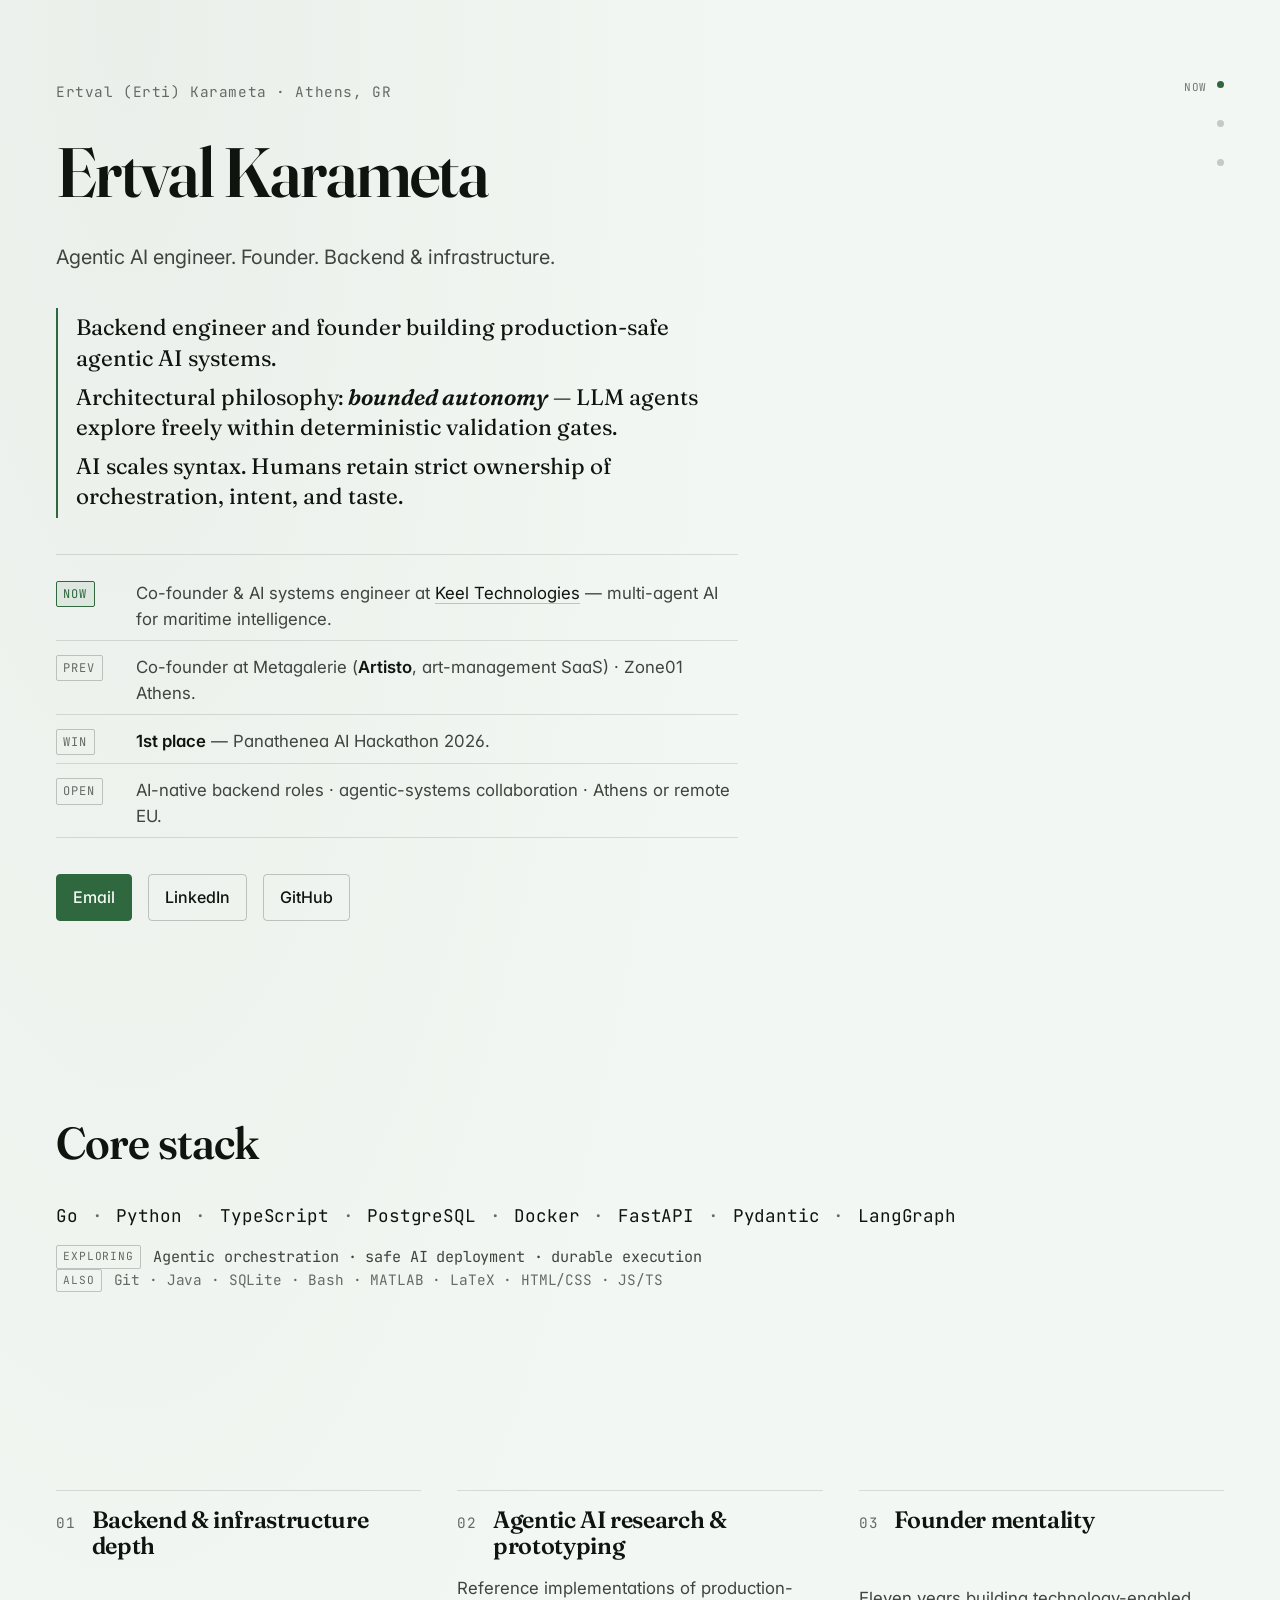
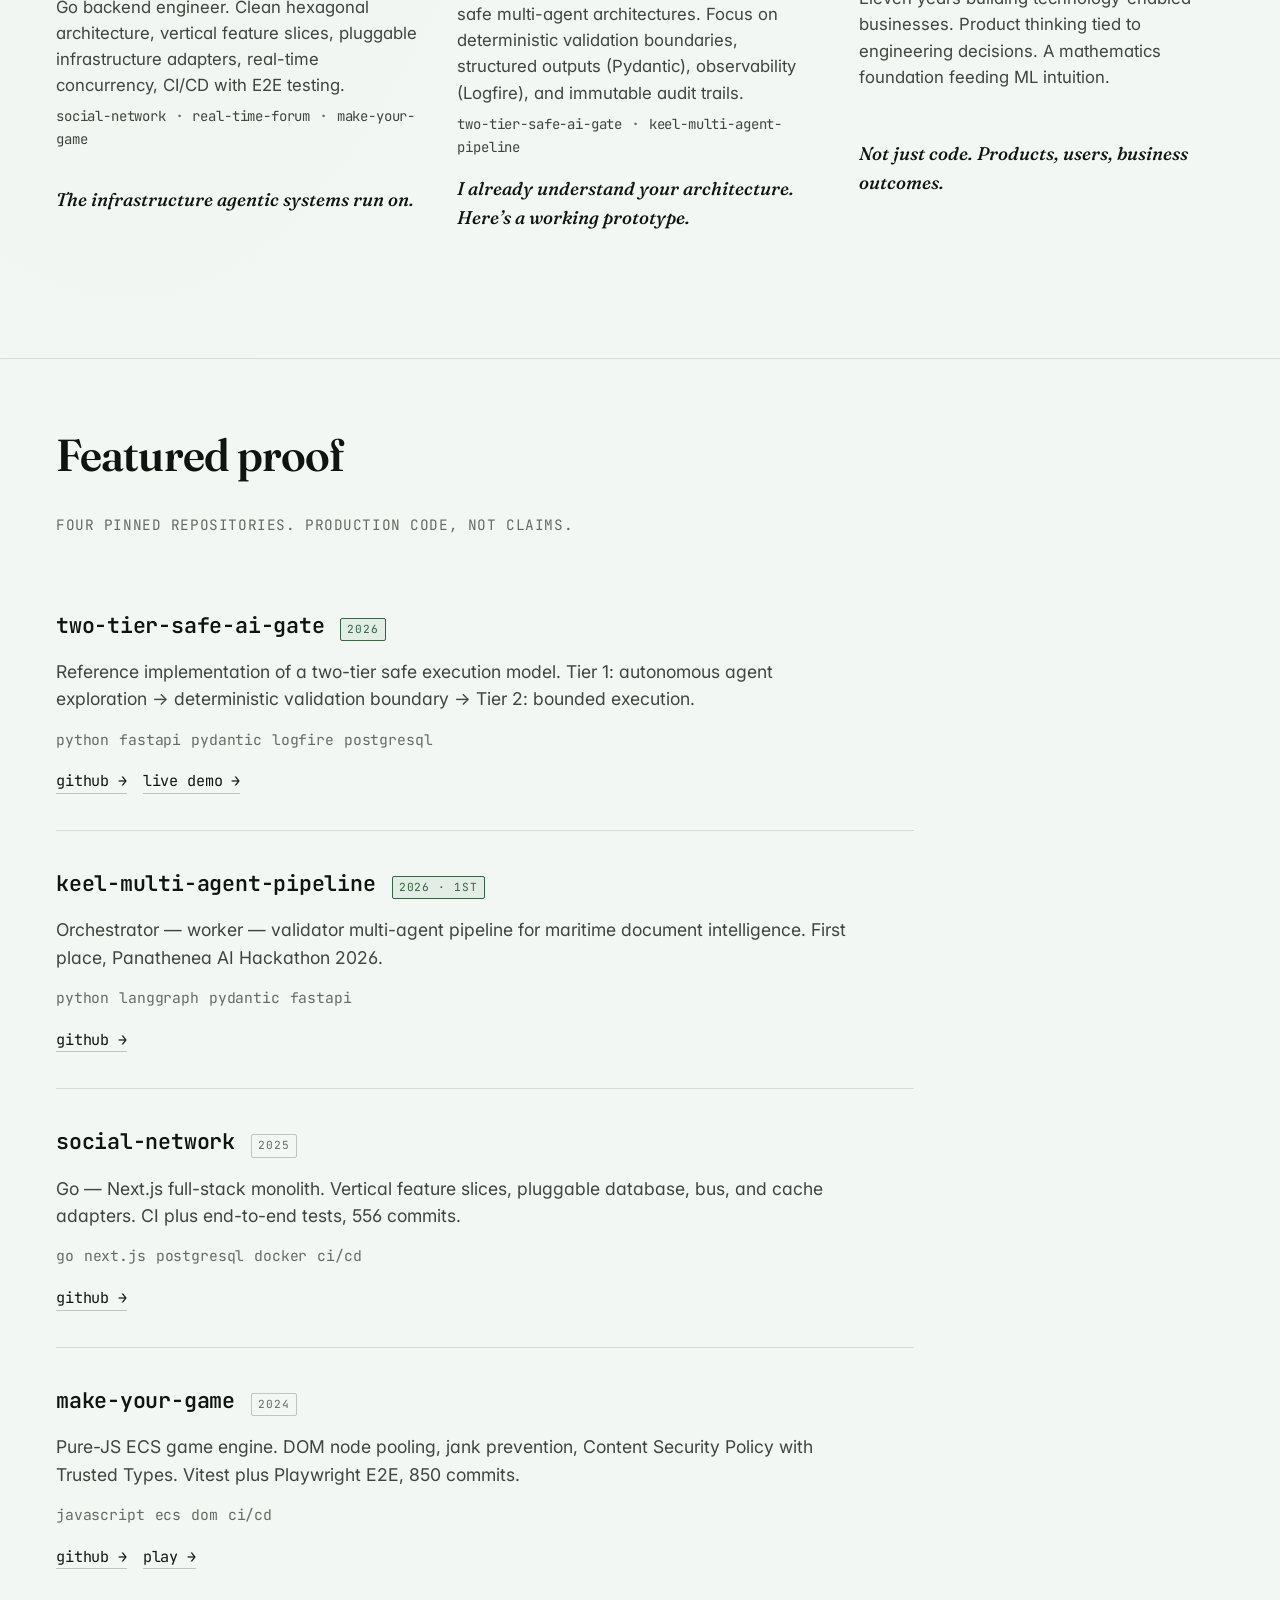
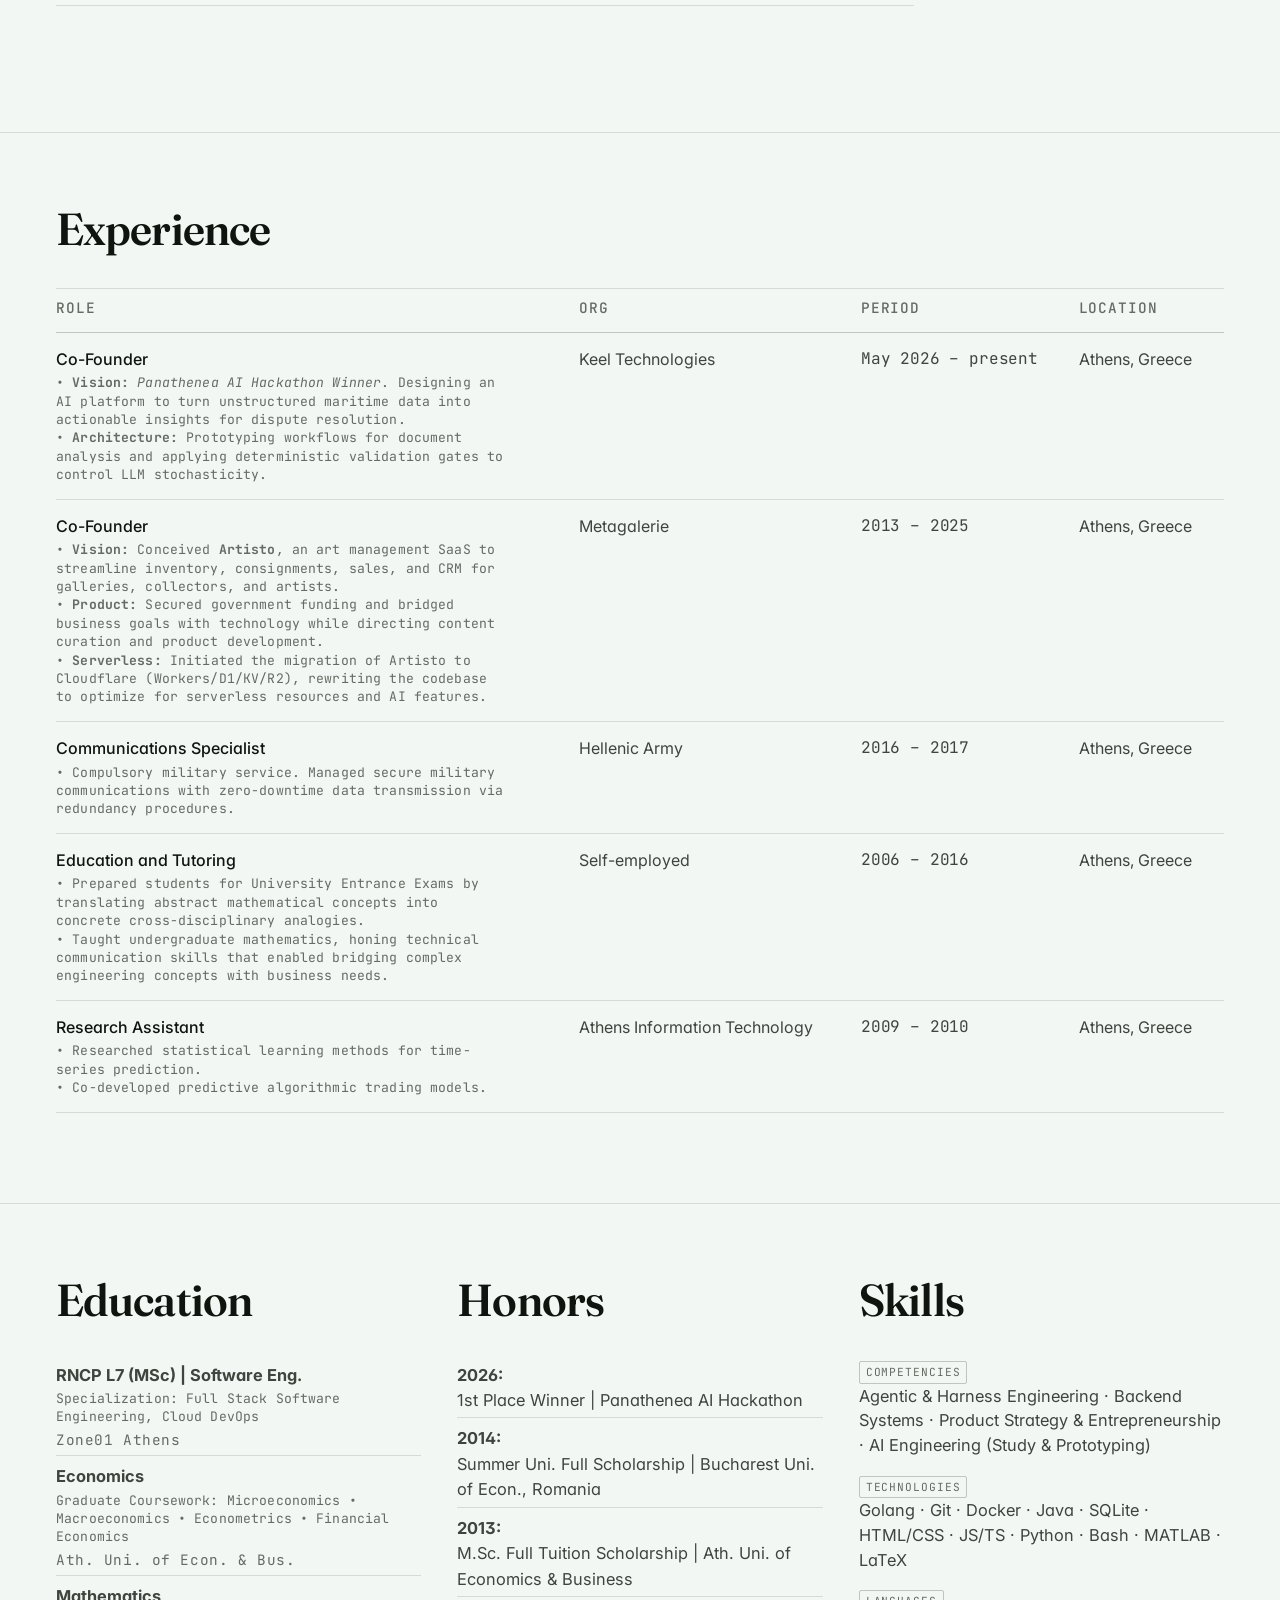
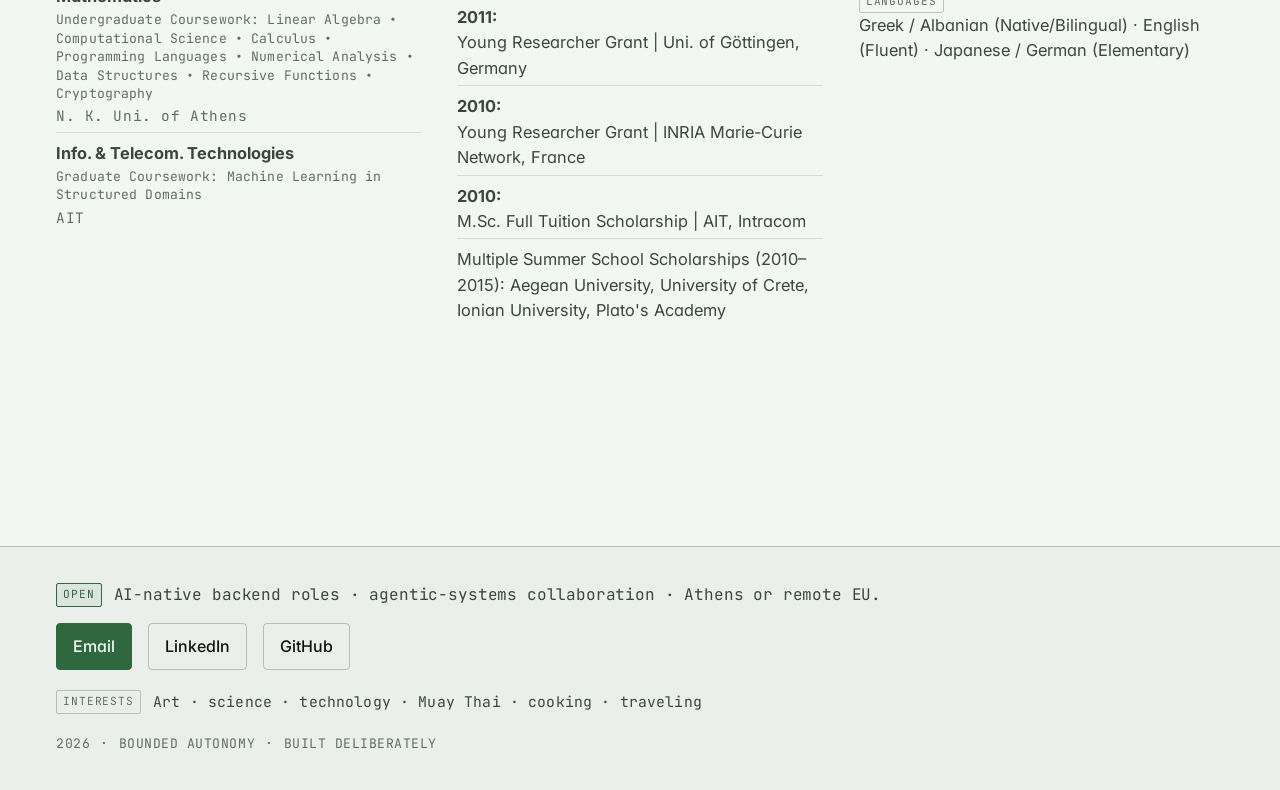
==== commit d8fba2b5: "feat: update professional experience and education details with expanded descriptions and formatting" ====
--- a/public/index.html
+++ b/public/index.html
@@ -259,48 +259,63 @@
       <tbody>
         <tr>
           <td>
-            Co-founder & AI systems engineer
-            <span class="xp__sub mono">AI platform for maritime dispute resolution &middot; deterministic validation gates on LLM stochasticity.</span>
+            Co-Founder
+            <span class="xp__sub mono">
+              &bull; <b>Vision:</b> <i>Panathenea AI Hackathon Winner</i>. Designing an AI platform to turn unstructured maritime data into actionable insights for dispute resolution.<br>
+              &bull; <b>Architecture:</b> Prototyping workflows for document analysis and applying deterministic validation gates to control LLM stochasticity.
+            </span>
           </td>
           <td>Keel Technologies</td>
           <td class="mono">May 2026 &ndash; present</td>
-          <td>Athens, GR</td>
+          <td>Athens, Greece</td>
         </tr>
         <tr>
           <td>
-            Co-founder
-            <span class="xp__sub mono">Built Artisto, art-management SaaS; secured government funding; migrating to Cloudflare serverless + AI features.</span>
+            Co-Founder
+            <span class="xp__sub mono">
+              &bull; <b>Vision:</b> Conceived <b>Artisto</b>, an art management SaaS to streamline inventory, consignments, sales, and CRM for galleries, collectors, and artists.<br>
+              &bull; <b>Product:</b> Secured government funding and bridged business goals with technology while directing content curation and product development.<br>
+              &bull; <b>Serverless:</b> Initiated the migration of Artisto to Cloudflare (Workers/D1/KV/R2), rewriting the codebase to optimize for serverless resources and AI features.
+            </span>
           </td>
           <td>Metagalerie</td>
           <td class="mono">2013 &ndash; 2025</td>
-          <td>Athens, GR</td>
+          <td>Athens, Greece</td>
         </tr>
         <tr>
           <td>
-            Communications specialist
-            <span class="xp__sub mono">Compulsory military service. Managed secure comms with zero-downtime data transmission via redundancy procedures.</span>
+            Communications Specialist
+            <span class="xp__sub mono">
+              &bull; Compulsory military service. Managed secure military communications with zero-downtime data transmission via redundancy procedures.
+            </span>
           </td>
           <td>Hellenic Army</td>
           <td class="mono">2016 &ndash; 2017</td>
-          <td>Athens, GR</td>
+          <td>Athens, Greece</td>
         </tr>
         <tr>
           <td>
-            Professional tutor, mathematics
-            <span class="xp__sub mono">University-entrance candidates & undergrad math. Translated abstract concepts into cross-disciplinary analogies.</span>
+            Education and Tutoring
+            <span class="xp__sub mono">
+              &bull; Prepared students for University Entrance Exams by translating abstract mathematical concepts into concrete cross-disciplinary analogies.<br>
+              &bull; Taught undergraduate mathematics, honing technical communication skills that enabled bridging complex engineering concepts with business needs.
+            </span>
           </td>
           <td>Self-employed</td>
           <td class="mono">2006 &ndash; 2016</td>
-          <td>Athens, GR</td>
+          <td>Athens, Greece</td>
         </tr>
         <tr>
           <td>
-            Research assistant
-            <span class="xp__sub mono">Statistical learning for time-series prediction. Co-developed predictive algorithmic trading models.</span>
+            Research Assistant
+            <span class="xp__sub mono">
+              &bull; Researched statistical learning methods for time-series prediction.<br>
+              &bull; Co-developed predictive algorithmic trading models.
+            </span>
           </td>
-          <td>Athens Info. Tech.</td>
+          <td>Athens Information Technology</td>
           <td class="mono">2009 &ndash; 2010</td>
-          <td>Athens, GR</td>
+          <td>Athens, Greece</td>
         </tr>
       </tbody>
     </table>
@@ -313,22 +328,23 @@
       <h2 class="section-h">Education</h2>
       <ul class="meta__list">
         <li>
-          <b>RNCP L7 Software Engineering</b>
-          <span class="meta__sub mono">Full stack &middot; cloud DevOps</span>
+          <b>RNCP L7 (MSc) | Software Eng.</b>
+          <span class="meta__sub mono">Specialization: Full Stack Software Engineering, Cloud DevOps</span>
           <span class="meta__where">Zone01 Athens</span>
         </li>
         <li>
-          <b>Graduate coursework, Economics</b>
-          <span class="meta__where">AUEB</span>
+          <b>Economics</b>
+          <span class="meta__sub mono">Graduate Coursework: Microeconomics &bull; Macroeconomics &bull; Econometrics &bull; Financial Economics</span>
+          <span class="meta__where">Ath. Uni. of Econ. & Bus.</span>
         </li>
         <li>
-          <b>Undergraduate coursework, Mathematics</b>
-          <span class="meta__sub mono">Linear algebra &middot; numerical analysis &middot; data structures &middot; cryptography</span>
-          <span class="meta__where">NKU Athens</span>
+          <b>Mathematics</b>
+          <span class="meta__sub mono">Undergraduate Coursework: Linear Algebra &bull; Computational Science &bull; Calculus &bull; Programming Languages &bull; Numerical Analysis &bull; Data Structures &bull; Recursive Functions &bull; Cryptography</span>
+          <span class="meta__where">N. K. Uni. of Athens</span>
         </li>
         <li>
-          <b>Graduate coursework, Info. & Telecom. Tech.</b>
-          <span class="meta__sub mono">Machine learning in structured domains</span>
+          <b>Info. & Telecom. Technologies</b>
+          <span class="meta__sub mono">Graduate Coursework: Machine Learning in Structured Domains</span>
           <span class="meta__where">AIT</span>
         </li>
       </ul>
@@ -337,13 +353,13 @@
     <div class="meta__col">
       <h2 class="section-h">Honors</h2>
       <ul class="meta__list">
-        <li>1st place &mdash; Panathenea AI Hackathon</li>
-        <li>Full tuition scholarship &mdash; AIT MSc (Intracom)</li>
-        <li>Full tuition scholarship &mdash; AUEB MSc</li>
-        <li>Summer university full scholarship &mdash; Bucharest Uni. of Econ.</li>
-        <li>Young researcher grant &mdash; Uni. of G&ouml;ttingen</li>
-        <li>Young researcher grant &mdash; INRIA Marie-Curie</li>
-        <li>Summer school scholarships &mdash; Aegean Uni. &middot; Uni. of Crete &middot; Ionian Uni. &middot; Plato&rsquo;s Academy</li>
+        <li><b>2026:</b> 1st Place Winner | Panathenea AI Hackathon</li>
+        <li><b>2014:</b> Summer Uni. Full Scholarship | Bucharest Uni. of Econ., Romania</li>
+        <li><b>2013:</b> M.Sc. Full Tuition Scholarship | Ath. Uni. of Economics & Business</li>
+        <li><b>2011:</b> Young Researcher Grant | Uni. of G&ouml;ttingen, Germany</li>
+        <li><b>2010:</b> Young Researcher Grant | INRIA Marie-Curie Network, France</li>
+        <li><b>2010:</b> M.Sc. Full Tuition Scholarship | AIT, Intracom</li>
+        <li>Multiple Summer School Scholarships (2010&ndash;2015): Aegean University, University of Crete, Ionian University, Plato's Academy</li>
       </ul>
     </div>
 
@@ -351,11 +367,15 @@
       <h2 class="section-h">Skills</h2>
       <p class="meta__line">
         <span class="tag tag--ghost tag--sm">competencies</span><br />
-        Backend systems & development operations &middot; product strategy & founding &middot; AI engineering (study & prototyping) &middot; applied mathematics
+        Agentic &amp; Harness Engineering &middot; Backend Systems &middot; Product Strategy &amp; Entrepreneurship &middot; AI Engineering (Study &amp; Prototyping)
+      </p>
+      <p class="meta__line">
+        <span class="tag tag--ghost tag--sm">technologies</span><br />
+        Golang &middot; Git &middot; Docker &middot; Java &middot; SQLite &middot; HTML/CSS &middot; JS/TS &middot; Python &middot; Bash &middot; MATLAB &middot; LaTeX
       </p>
       <p class="meta__line">
         <span class="tag tag--ghost tag--sm">languages</span><br />
-        Greek &middot; Albanian (native) &middot; English (fluent) &middot; Japanese &middot; German (elementary)
+        Greek / Albanian (Native/Bilingual) &middot; English (Fluent) &middot; Japanese / German (Elementary)
       </p>
     </div>
 
--- a/public/styles.css
+++ b/public/styles.css
@@ -432,6 +432,15 @@
   align-items: center;
 }
 
+.stack__wields {
+  color: var(--ink-3);
+  font-size: 0.9rem;
+  display: flex;
+  flex-wrap: wrap;
+  gap: 12px;
+  align-items: center;
+}
+
 /* ---------- Narrative (3 columns desktop, stack mobile) ---------- */
 .narrative {
   display: grid;
@@ -582,6 +591,18 @@
 .xp__table td { color: var(--ink-2); }
 .xp__table td:first-child { color: var(--ink); font-weight: 500; }
 
+.xp__sub {
+  display: block;
+  font-family: var(--mono);
+  font-weight: 400;
+  font-size: 0.82rem;
+  color: var(--ink-3);
+  letter-spacing: 0.01em;
+  margin-top: 3px;
+  line-height: 1.4;
+  max-width: 56ch;
+}
+
 /* ---------- Meta grid ---------- */
 .meta {
   border-top: 1px solid var(--rule);
@@ -615,6 +636,17 @@
   font-size: var(--t-small);
   color: var(--ink-3);
   letter-spacing: 0.04em;
+  margin-top: 2px;
+}
+
+.meta__sub {
+  display: block;
+  font-family: var(--mono);
+  font-size: 0.82rem;
+  font-weight: 400;
+  color: var(--ink-3);
+  letter-spacing: 0.01em;
+  line-height: 1.4;
   margin-top: 2px;
 }
 
@@ -660,6 +692,17 @@
   display: flex;
   flex-wrap: wrap;
   gap: 10px;
+  margin-top: var(--s-1);
+}
+
+.foot__interp {
+  font-size: 0.92rem;
+  color: var(--ink-2);
+  letter-spacing: 0.01em;
+  display: inline-flex;
+  flex-wrap: wrap;
+  gap: 12px;
+  align-items: center;
   margin-top: var(--s-1);
 }
 
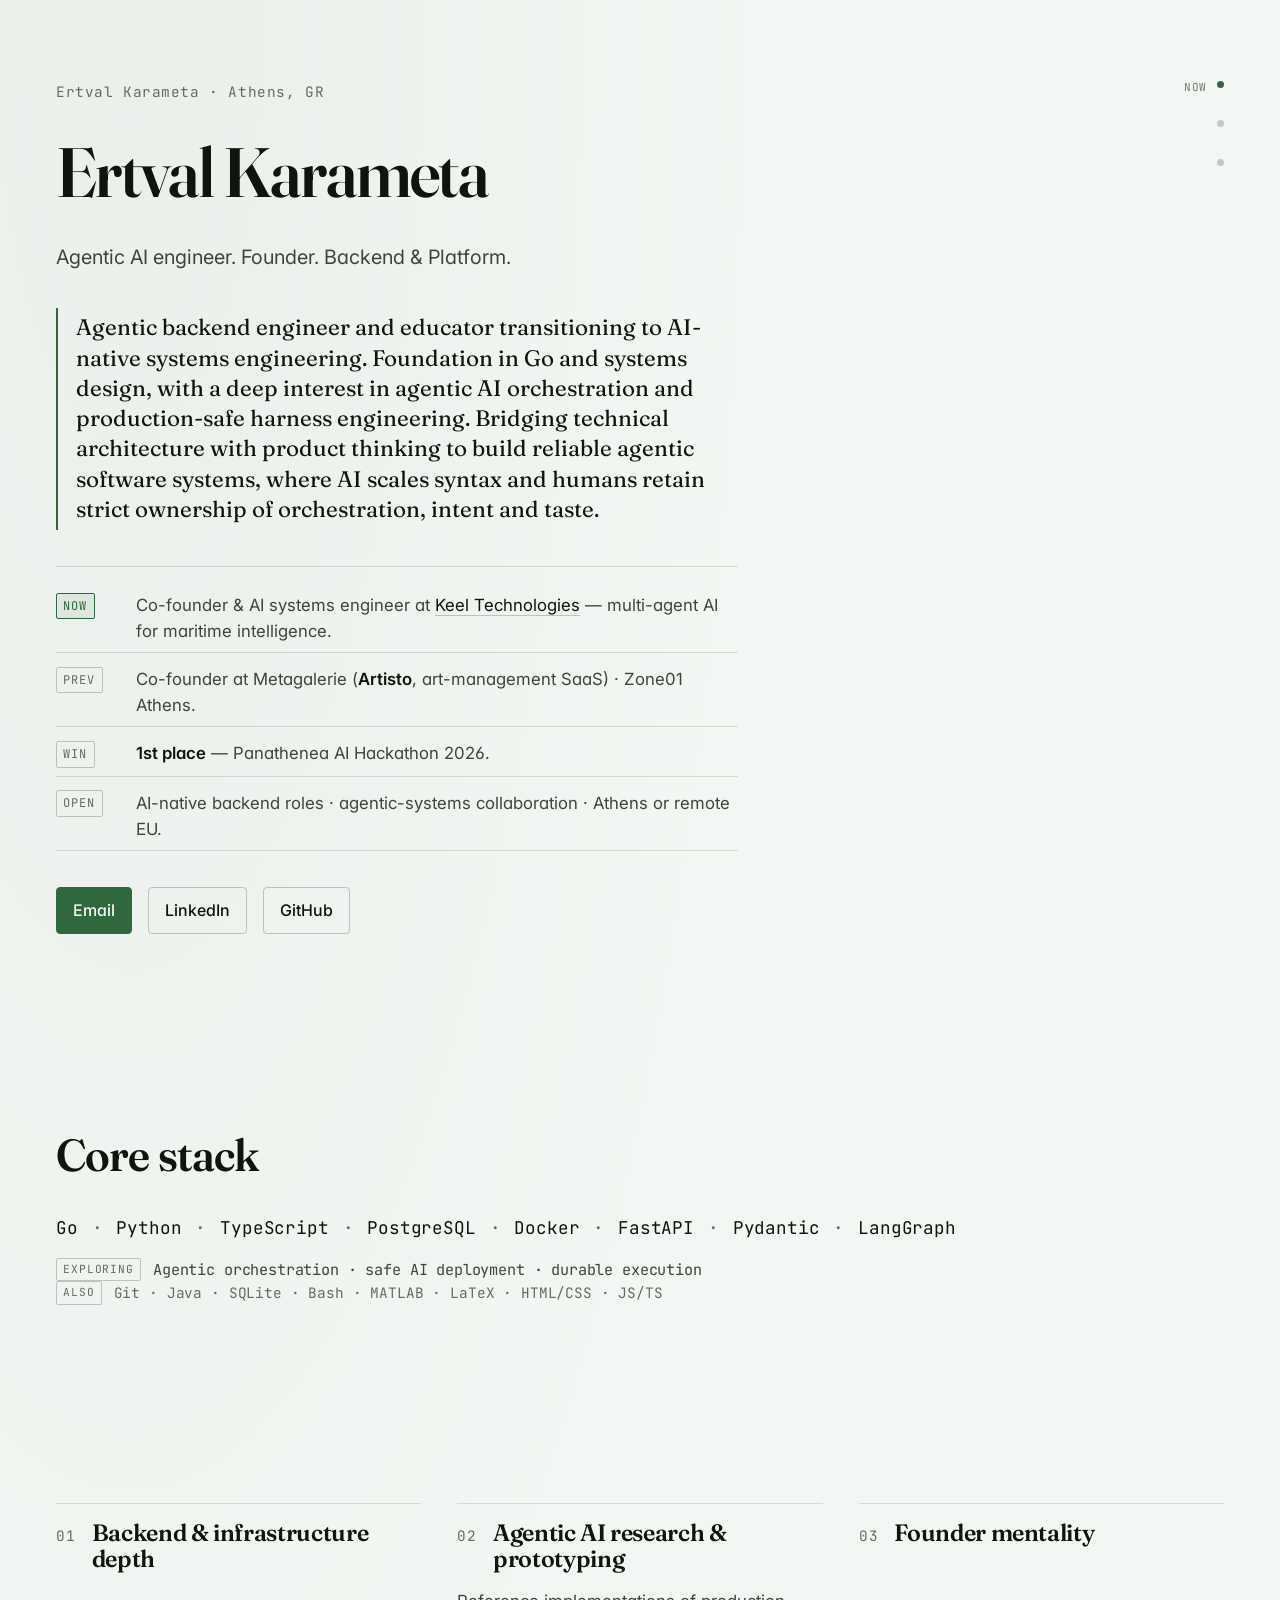
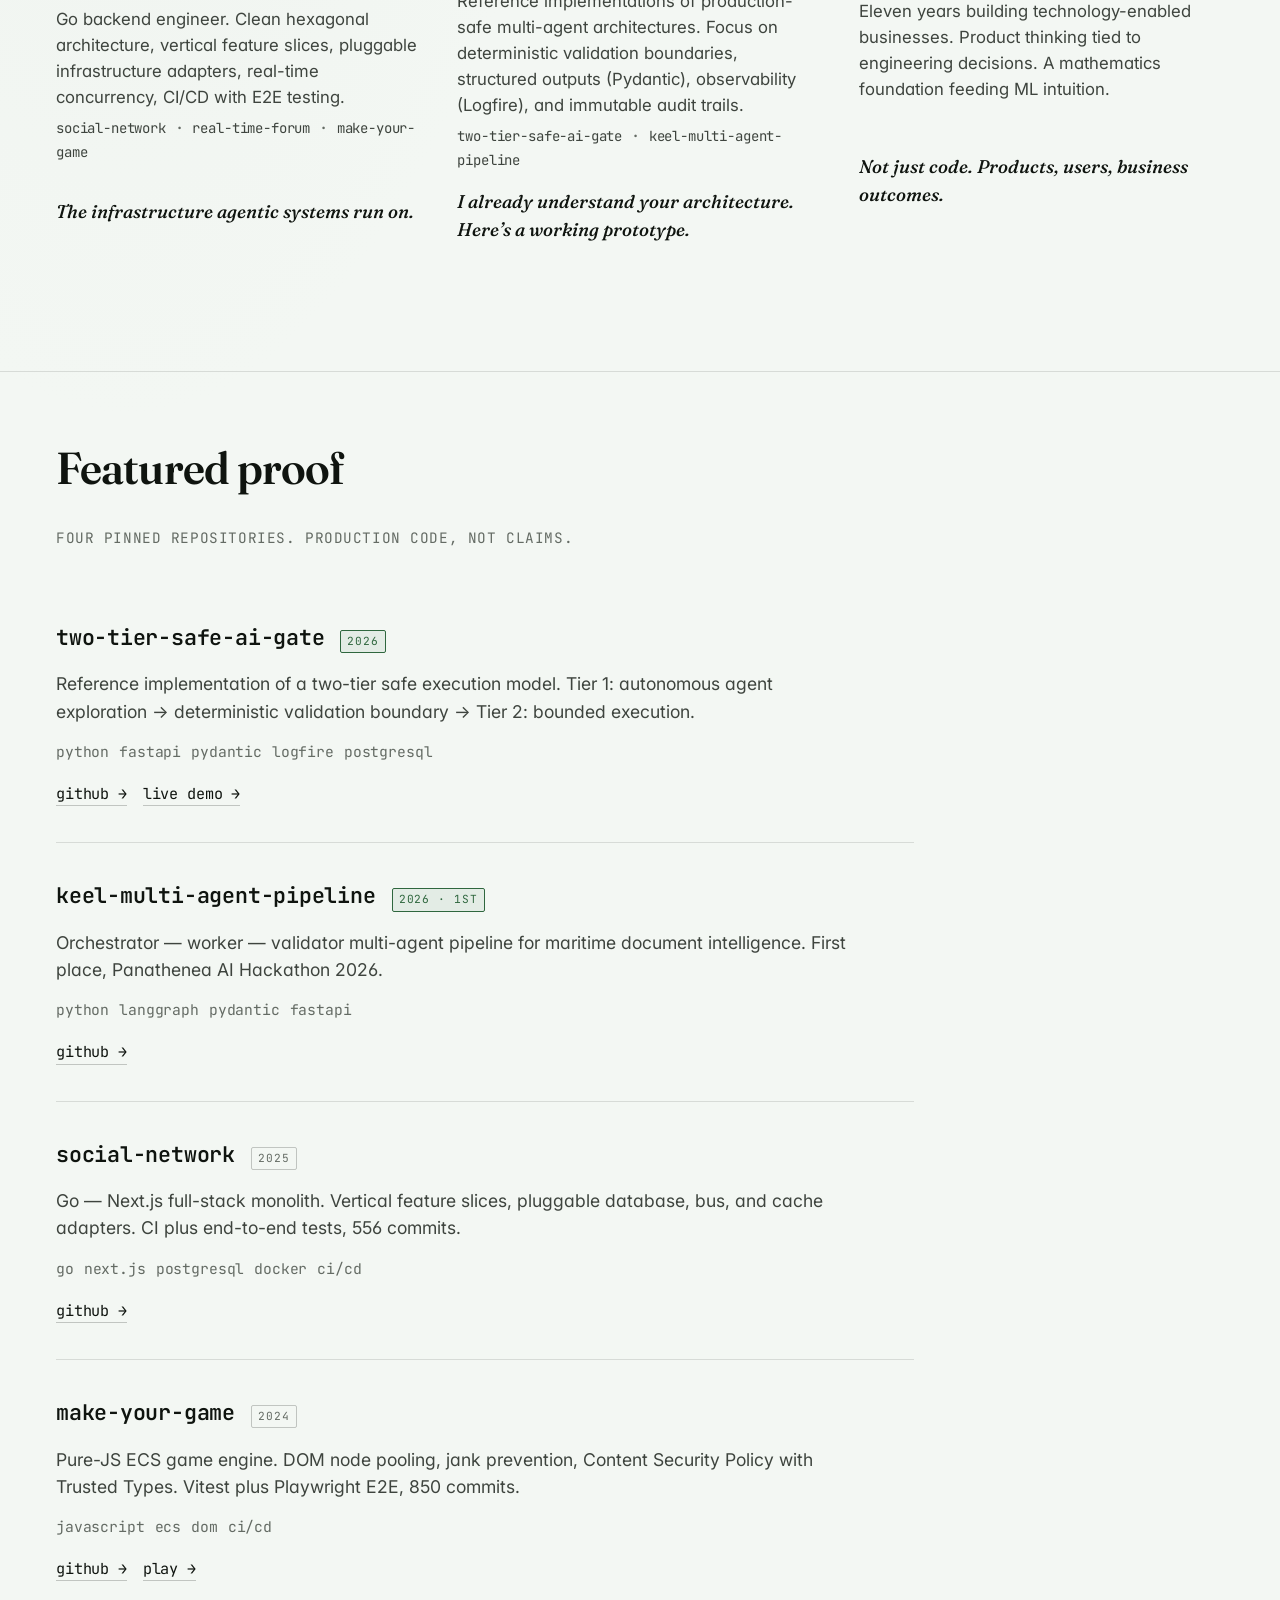
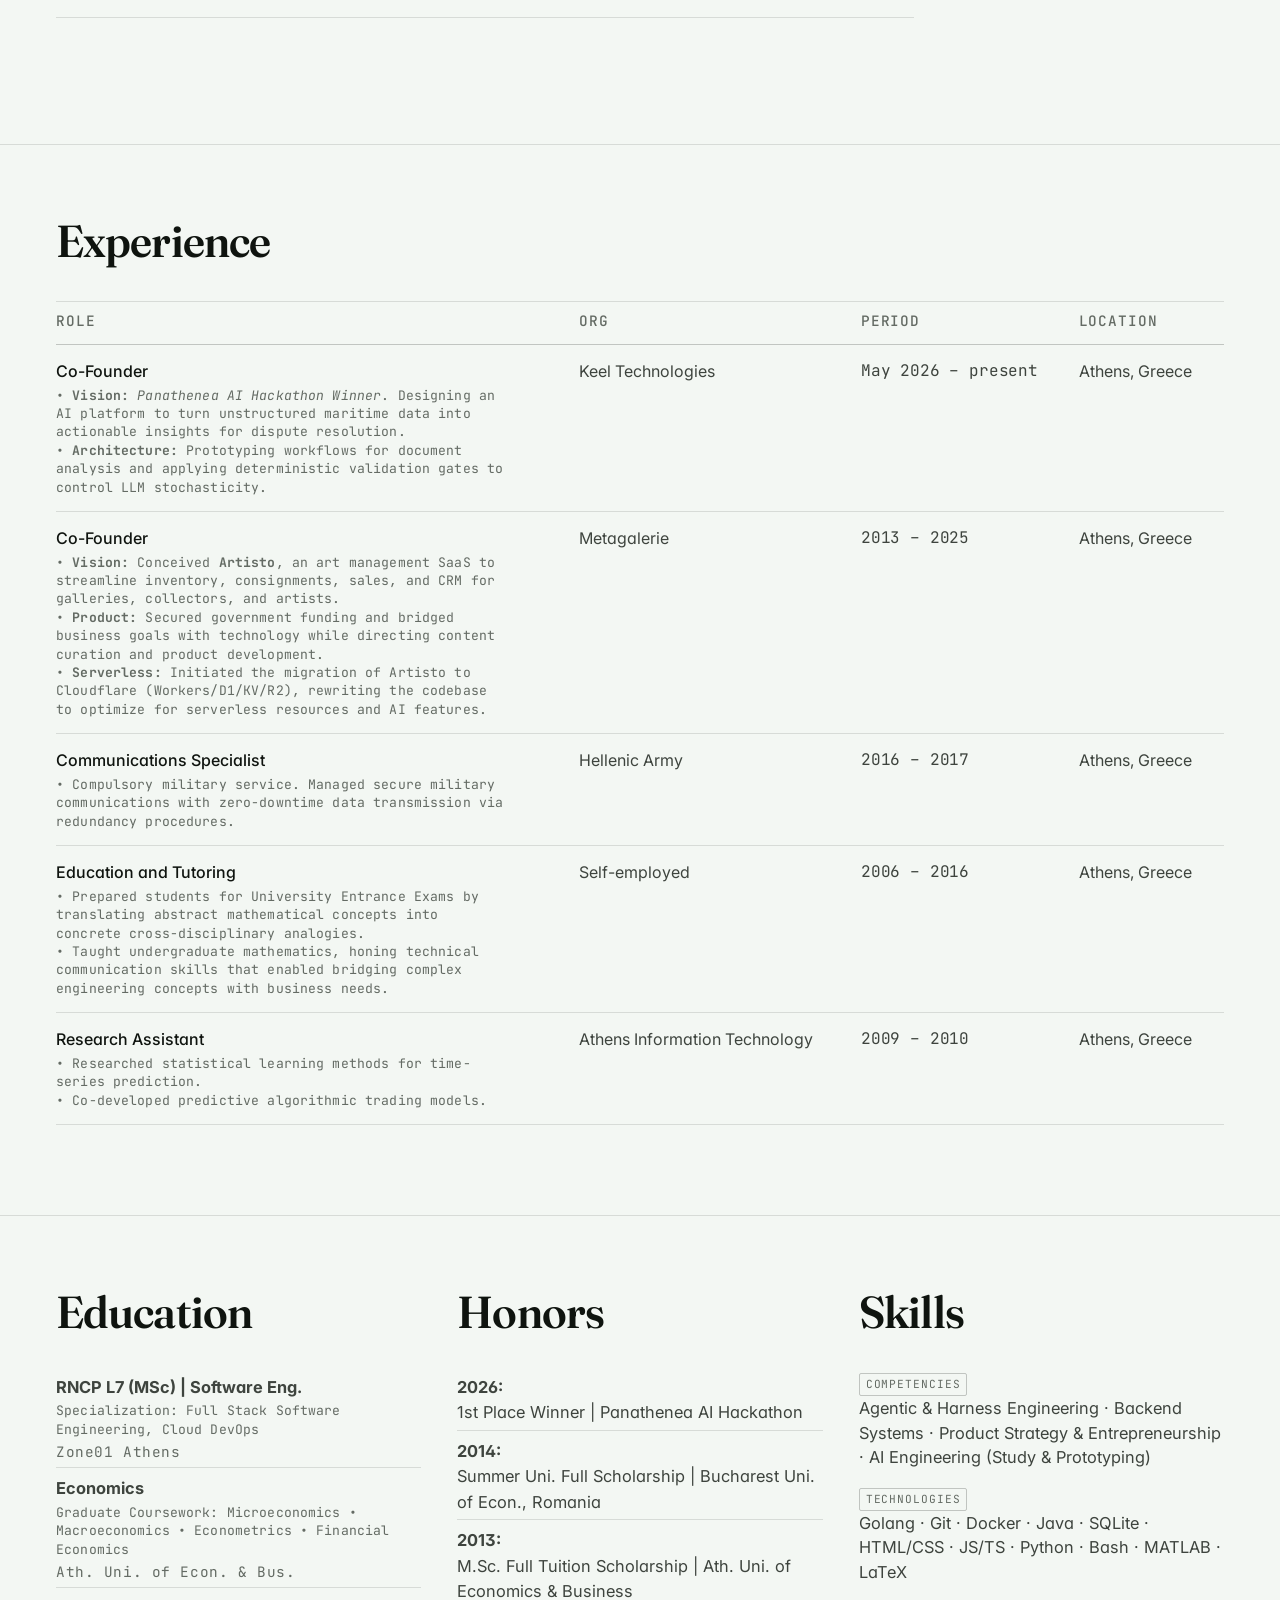
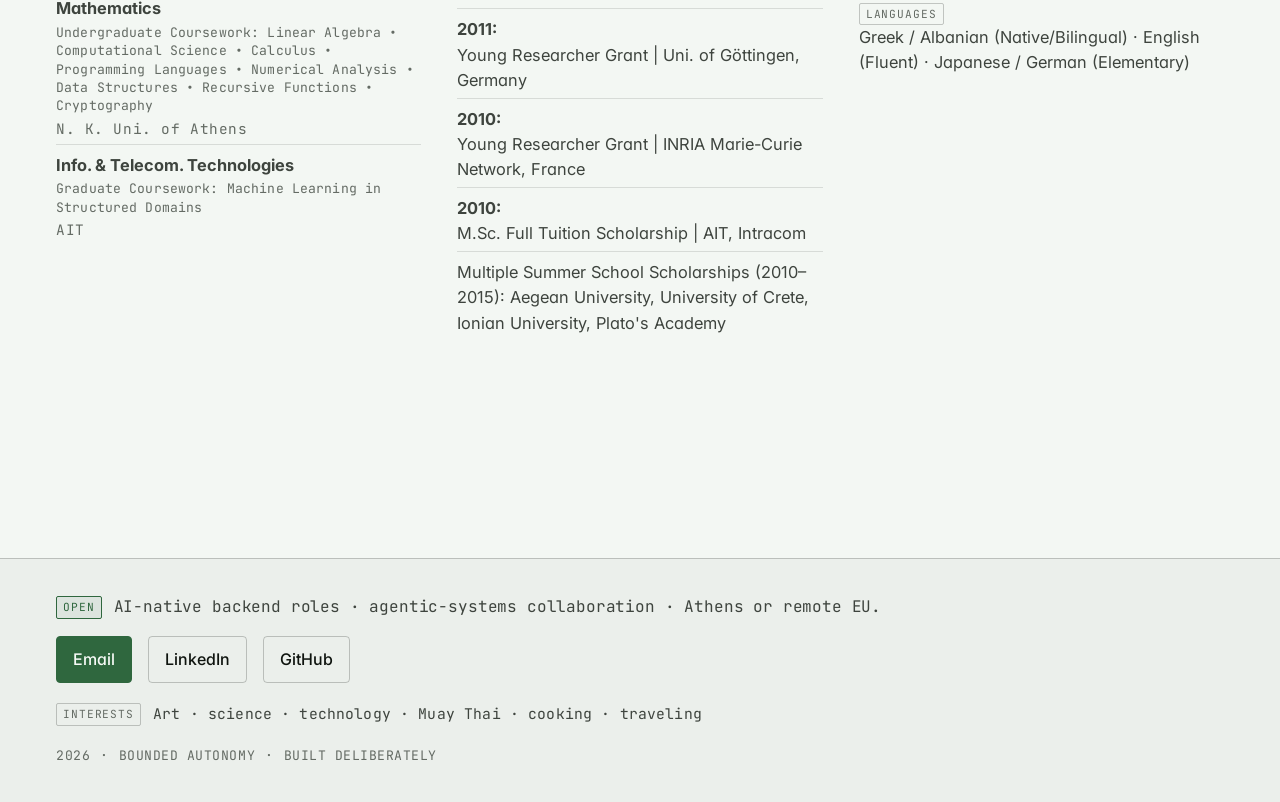
==== commit 4ae9d605: "docs: add GitHub optimization strategy and repository audit reports" ====
--- a/public/index.html
+++ b/public/index.html
@@ -34,19 +34,20 @@
 
   <div class="hero__inner">
 
-    <p class="hero__eyebrow">Ertval (Erti) Karameta &middot; Athens, GR</p>
+    <p class="hero__eyebrow">Ertval Karameta &middot; Athens, GR</p>
     <h1 id="name" class="hero__name">
       Ertval&nbsp;Karameta
     </h1>
 
     <p class="hero__title">
-      Agentic AI engineer. Founder. Backend & infrastructure.
+      Agentic AI engineer. Founder. Backend & Platform.
     </p>
 
     <blockquote class="hero__tag">
-      <p>Backend engineer and founder building production-safe agentic AI systems.</p>
-      <p>Architectural philosophy: <b>bounded autonomy</b> &mdash; LLM agents explore freely within deterministic validation gates.</p>
-      <p>AI scales syntax. Humans retain strict ownership of orchestration, intent, and taste.</p>
+      <p>Agentic backend engineer and educator transitioning to AI-native systems engineering. 
+        Foundation in Go and systems design, with a deep interest in agentic AI orchestration and production-safe harness engineering. 
+        Bridging technical architecture with product thinking to build reliable agentic software systems, 
+        where AI scales syntax and humans retain strict ownership of orchestration, intent and taste.</p>
     </blockquote>
 
     <dl class="status" aria-label="Current status">
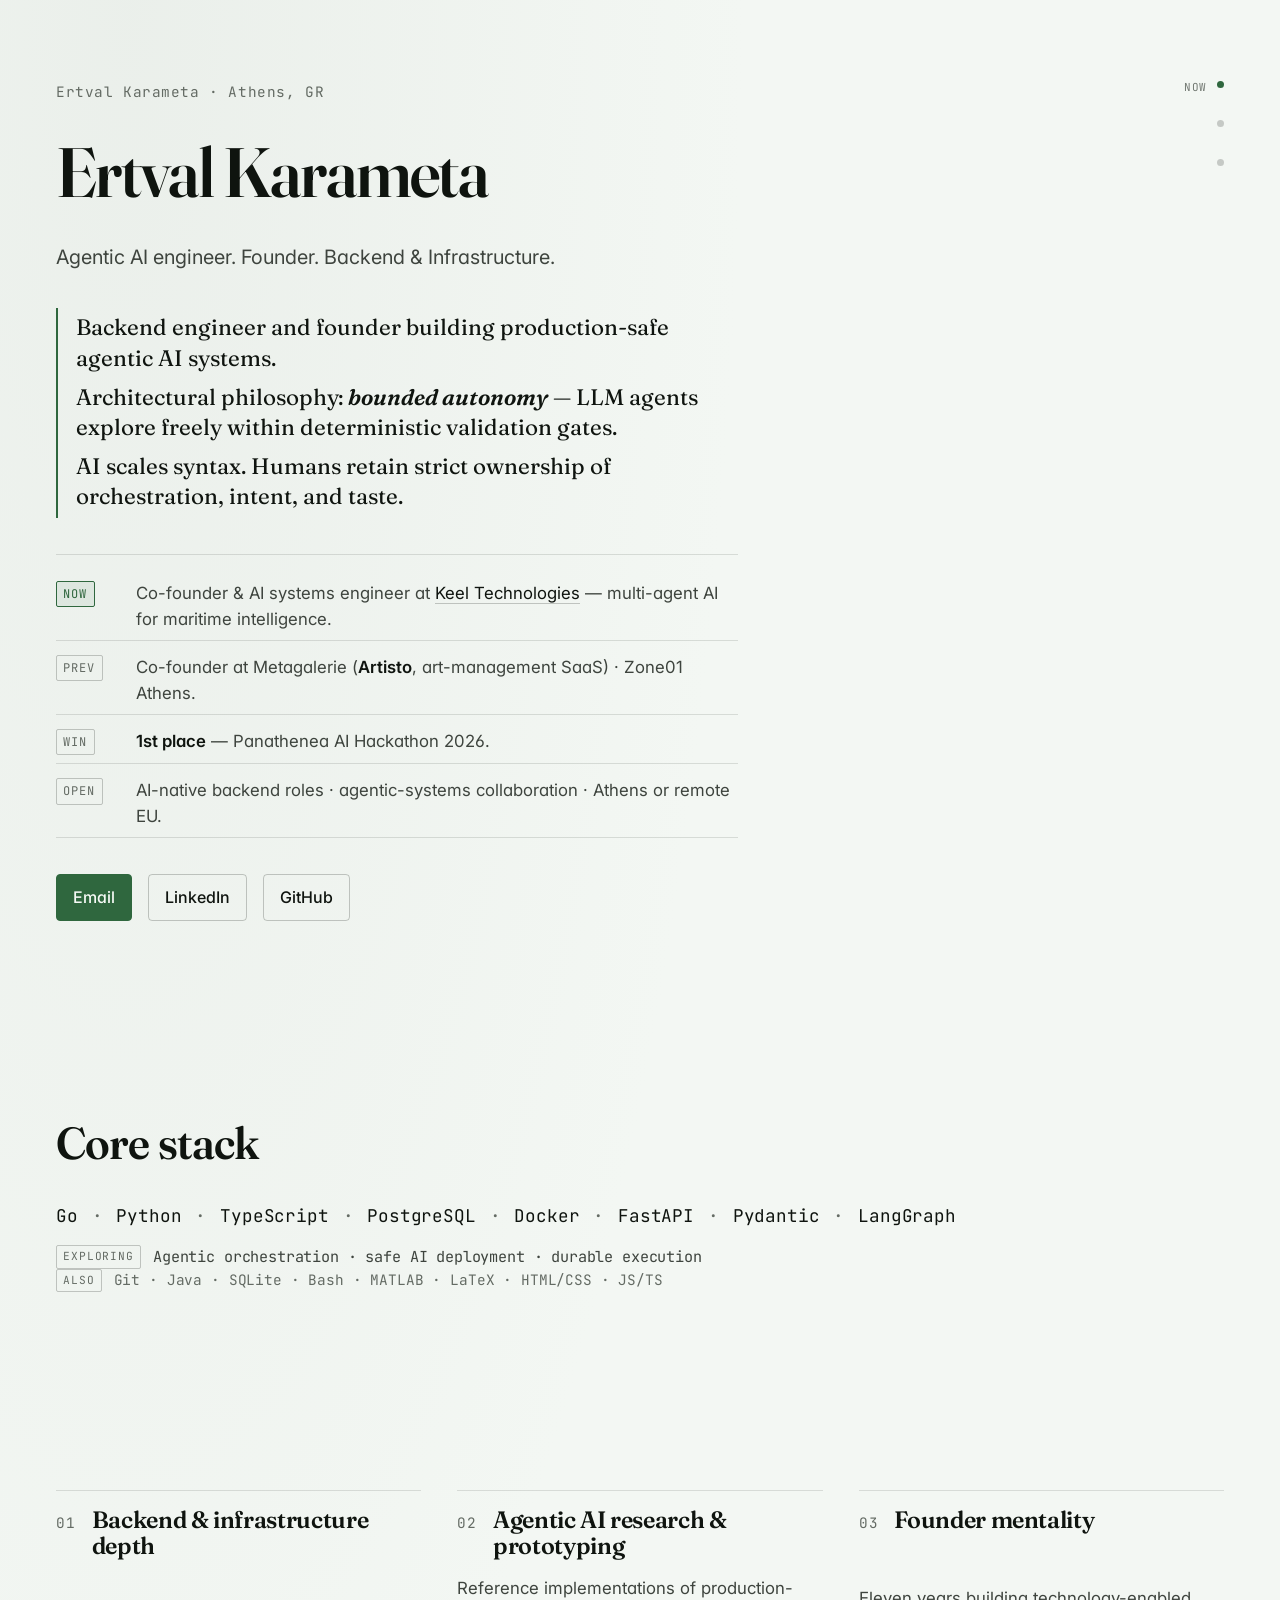
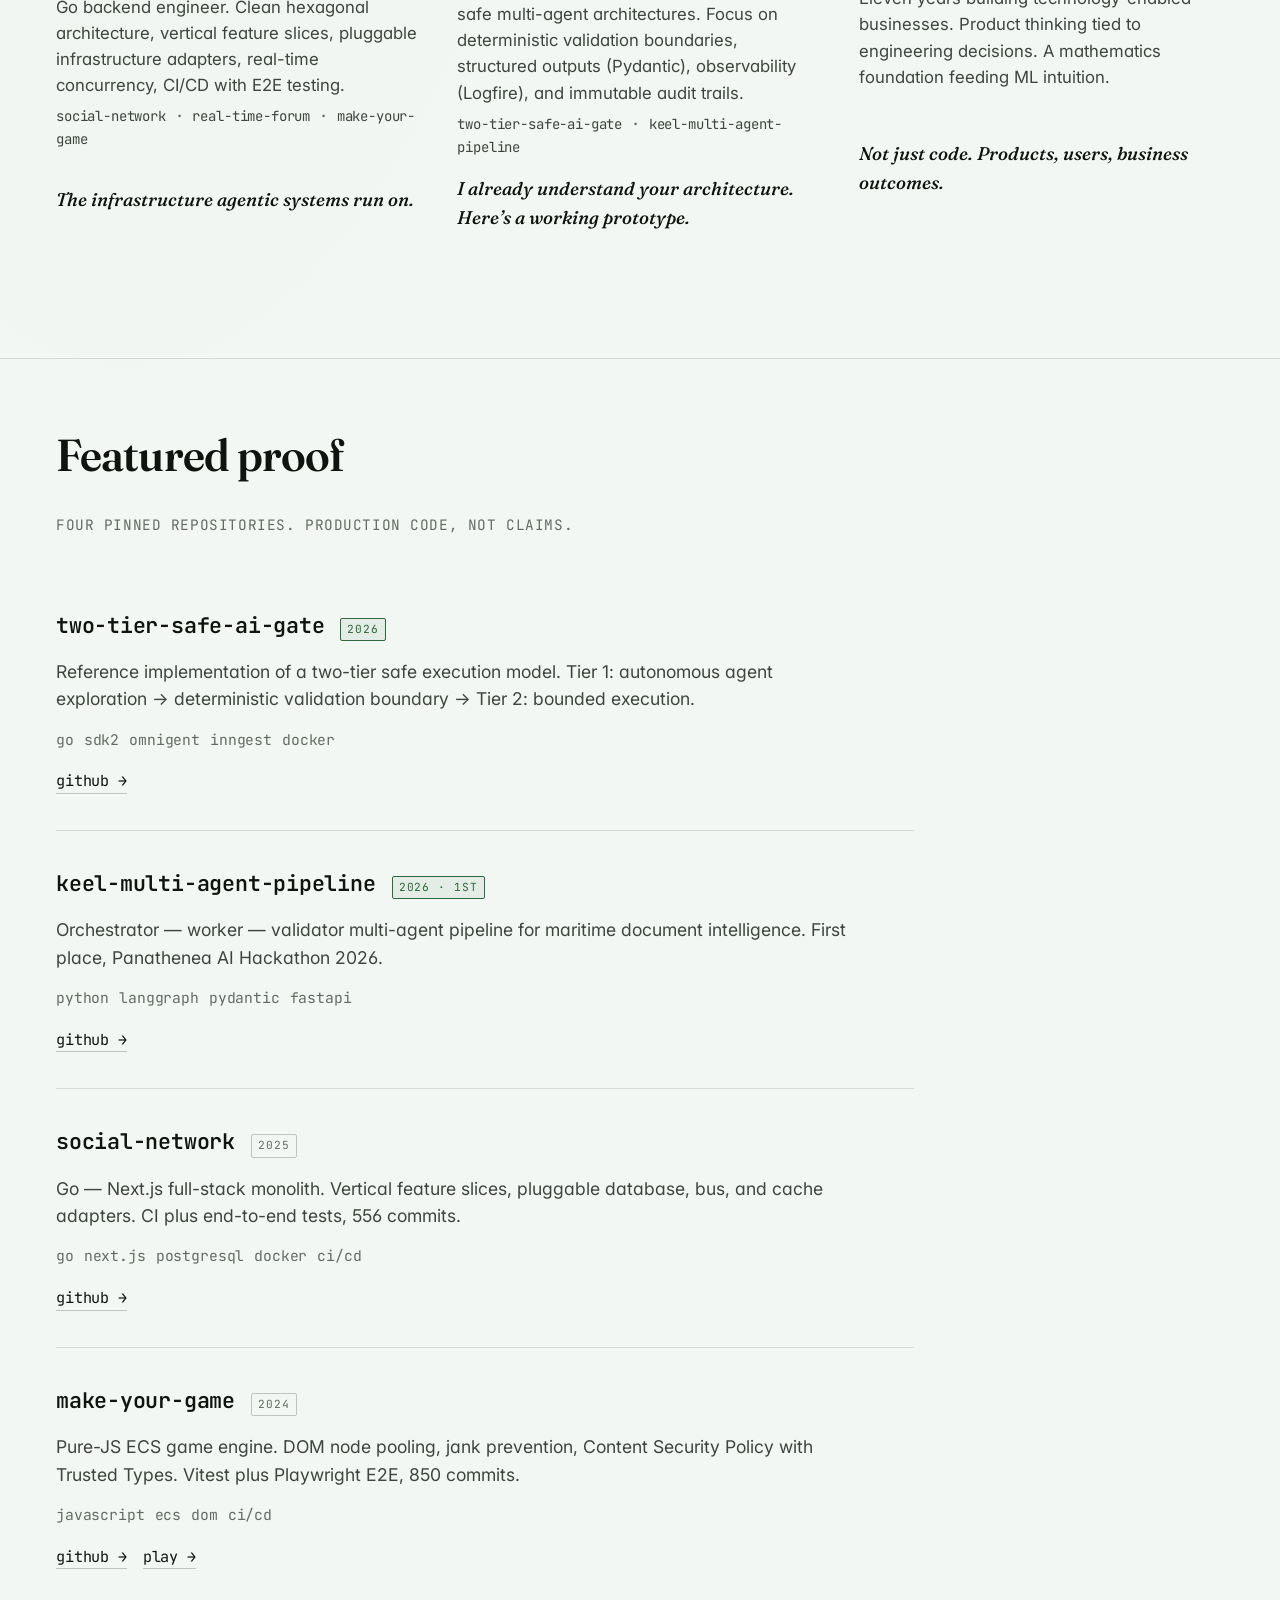
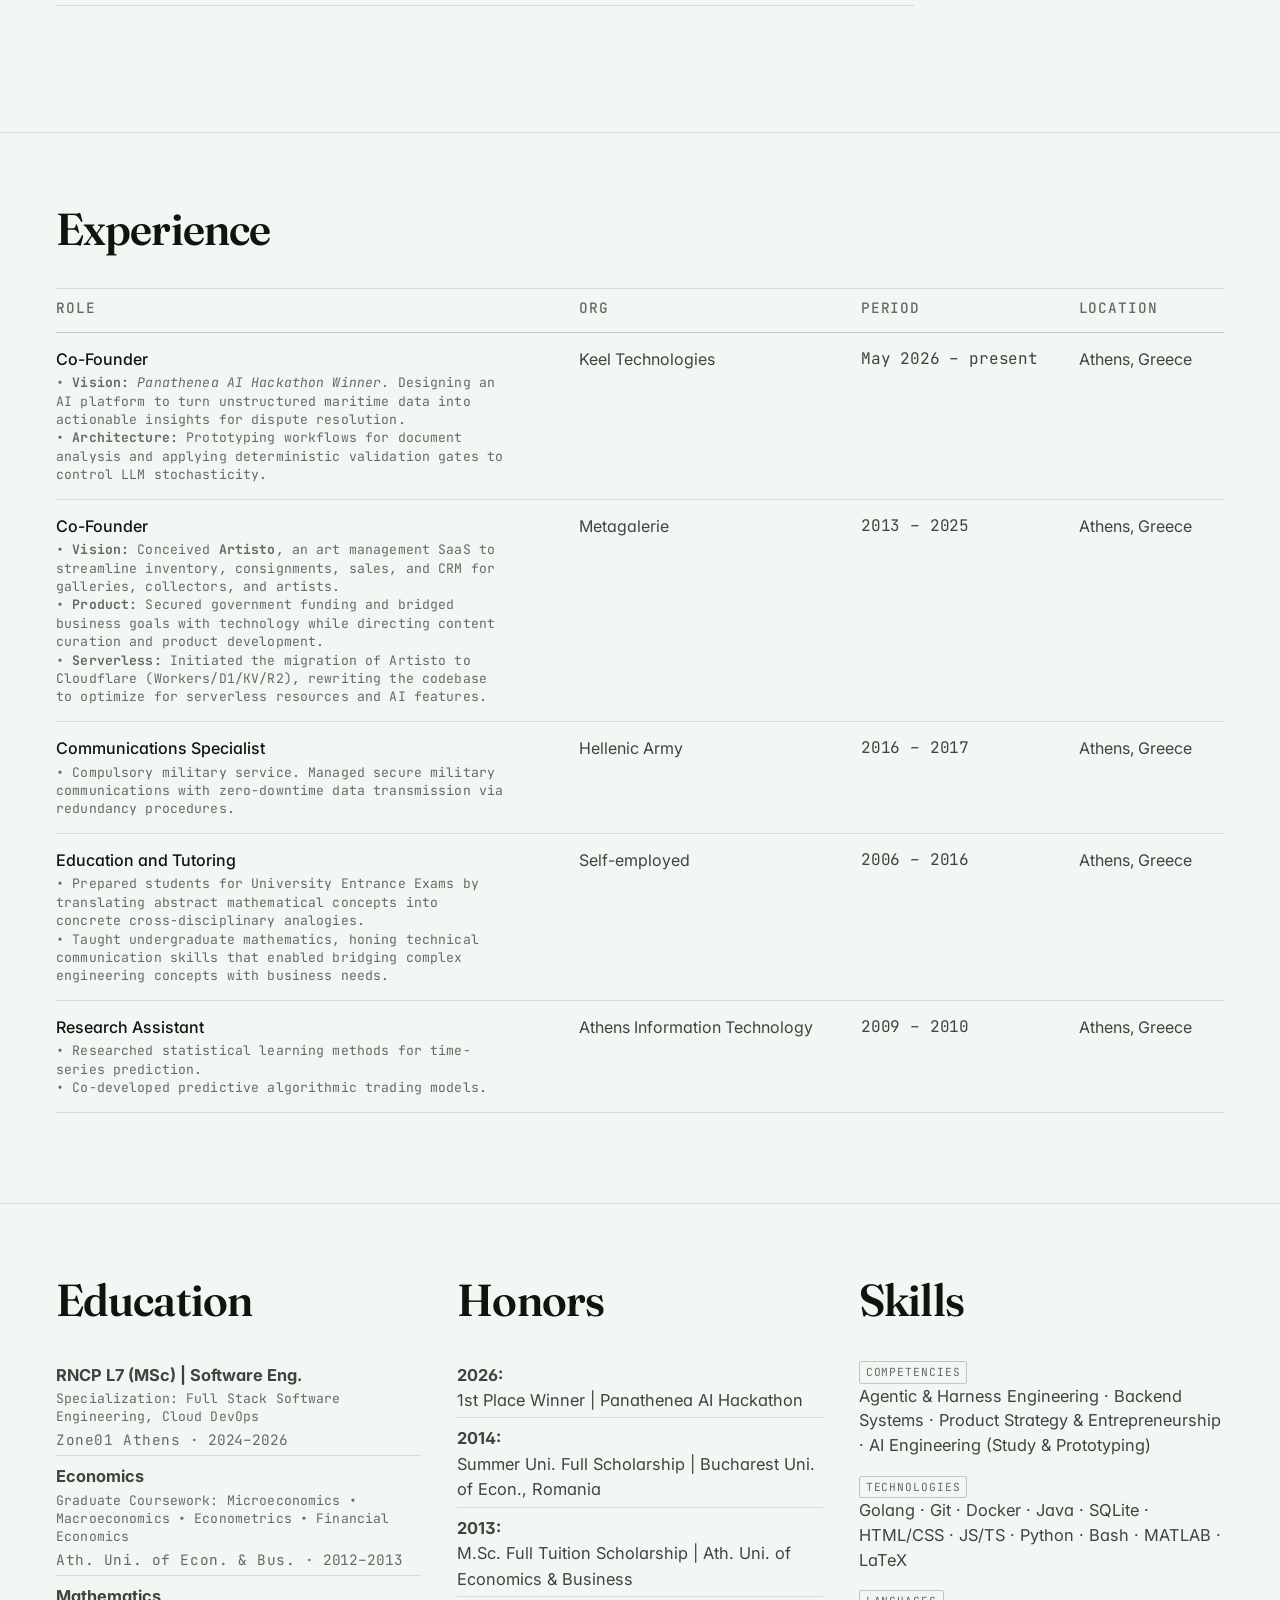
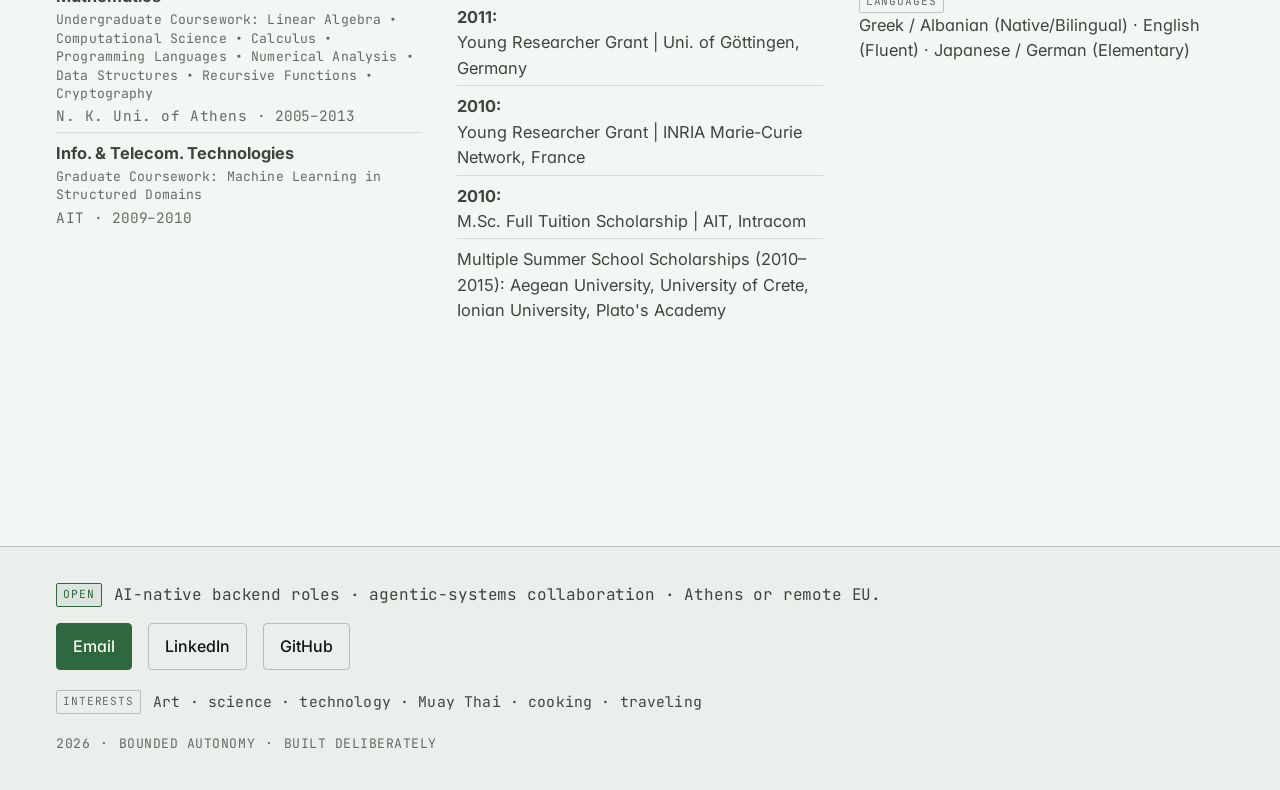
==== commit 1713ccad: "docs: optimize tagline, sync education dates, update stack to Go/SDK2/Omnigent/Inngest, and link mak" ====
--- a/public/index.html
+++ b/public/index.html
@@ -40,14 +40,13 @@
     </h1>
 
     <p class="hero__title">
-      Agentic AI engineer. Founder. Backend & Platform.
+      Agentic AI engineer. Founder. Backend & Infrastructure.
     </p>
 
     <blockquote class="hero__tag">
-      <p>Agentic backend engineer and educator transitioning to AI-native systems engineering. 
-        Foundation in Go and systems design, with a deep interest in agentic AI orchestration and production-safe harness engineering. 
-        Bridging technical architecture with product thinking to build reliable agentic software systems, 
-        where AI scales syntax and humans retain strict ownership of orchestration, intent and taste.</p>
+      <p>Backend engineer and founder building production-safe agentic AI systems.</p>
+      <p>Architectural philosophy: <b>bounded autonomy</b> &mdash; LLM agents explore freely within deterministic validation gates.</p>
+      <p>AI scales syntax. Humans retain strict ownership of orchestration, intent, and taste.</p>
     </blockquote>
 
     <dl class="status" aria-label="Current status">
@@ -178,11 +177,10 @@
           Tier&nbsp;1: autonomous agent exploration &rarr; deterministic validation boundary &rarr; Tier&nbsp;2: bounded execution.
         </p>
         <p class="proj__meta mono">
-          <span>python</span><span>fastapi</span><span>pydantic</span><span>logfire</span><span>postgresql</span>
+          <span>go</span><span>sdk2</span><span>omnigent</span><span>inngest</span><span>docker</span>
         </p>
         <p class="proj__links mono">
           <a class="link" href="https://github.com/ertval/two-tier-safe-ai-gate" rel="noopener">github &rarr;</a>
-          <a class="link" href="#" rel="noopener" aria-label="Live demo for two-tier-safe-ai-gate (placeholder)">live demo &rarr;</a>
         </p>
       </li>
 
@@ -234,7 +232,7 @@
         </p>
         <p class="proj__links mono">
           <a class="link" href="https://github.com/ertval/make-your-game" rel="noopener">github &rarr;</a>
-          <a class="link" href="#" rel="noopener" aria-label="Play make-your-game (placeholder)">play &rarr;</a>
+          <a class="link" href="https://ertval.github.io/make-your-game/" rel="noopener" aria-label="Play make-your-game">play &rarr;</a>
         </p>
       </li>
 
@@ -331,22 +329,22 @@
         <li>
           <b>RNCP L7 (MSc) | Software Eng.</b>
           <span class="meta__sub mono">Specialization: Full Stack Software Engineering, Cloud DevOps</span>
-          <span class="meta__where">Zone01 Athens</span>
+          <span class="meta__where">Zone01 Athens <span class="mono">&middot; 2024&ndash;2026</span></span>
         </li>
         <li>
           <b>Economics</b>
           <span class="meta__sub mono">Graduate Coursework: Microeconomics &bull; Macroeconomics &bull; Econometrics &bull; Financial Economics</span>
-          <span class="meta__where">Ath. Uni. of Econ. & Bus.</span>
+          <span class="meta__where">Ath. Uni. of Econ. & Bus. <span class="mono">&middot; 2012&ndash;2013</span></span>
         </li>
         <li>
           <b>Mathematics</b>
           <span class="meta__sub mono">Undergraduate Coursework: Linear Algebra &bull; Computational Science &bull; Calculus &bull; Programming Languages &bull; Numerical Analysis &bull; Data Structures &bull; Recursive Functions &bull; Cryptography</span>
-          <span class="meta__where">N. K. Uni. of Athens</span>
+          <span class="meta__where">N. K. Uni. of Athens <span class="mono">&middot; 2005&ndash;2013</span></span>
         </li>
         <li>
           <b>Info. & Telecom. Technologies</b>
           <span class="meta__sub mono">Graduate Coursework: Machine Learning in Structured Domains</span>
-          <span class="meta__where">AIT</span>
+          <span class="meta__where">AIT <span class="mono">&middot; 2009&ndash;2010</span></span>
         </li>
       </ul>
     </div>
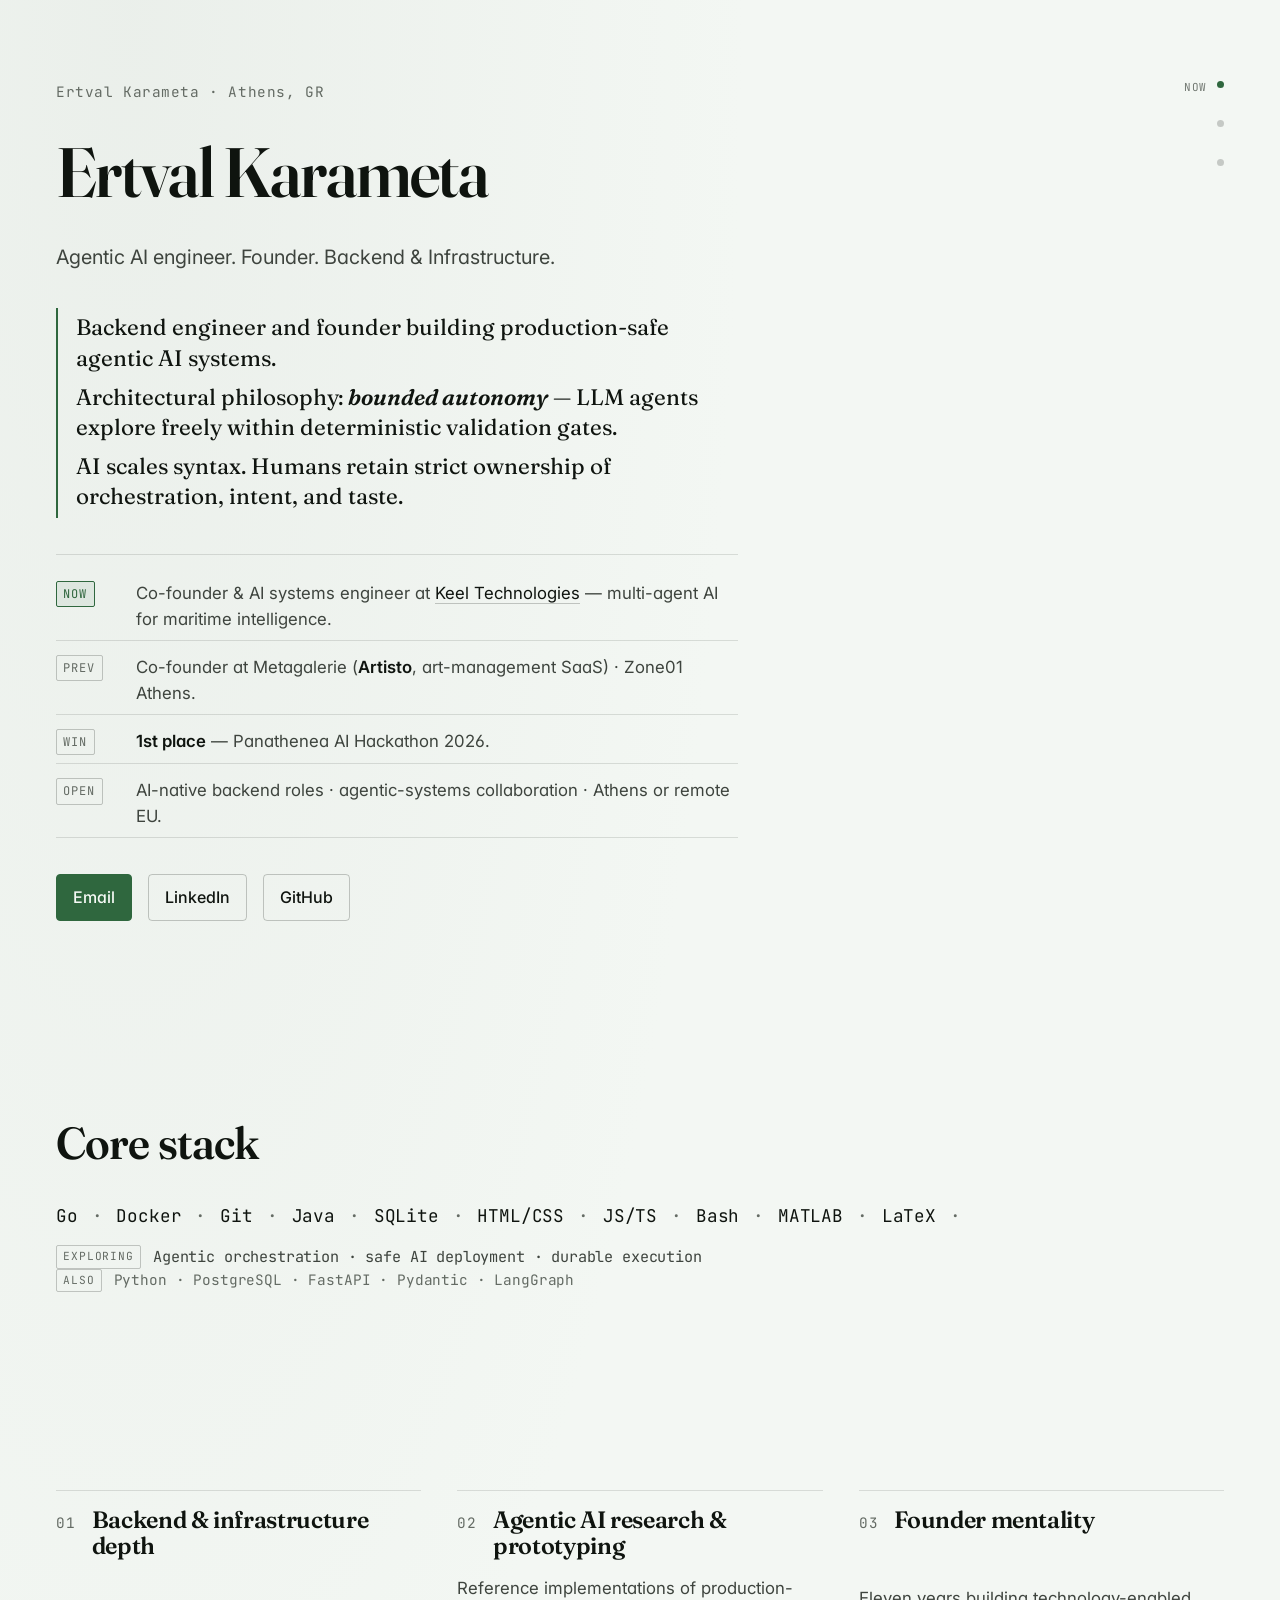
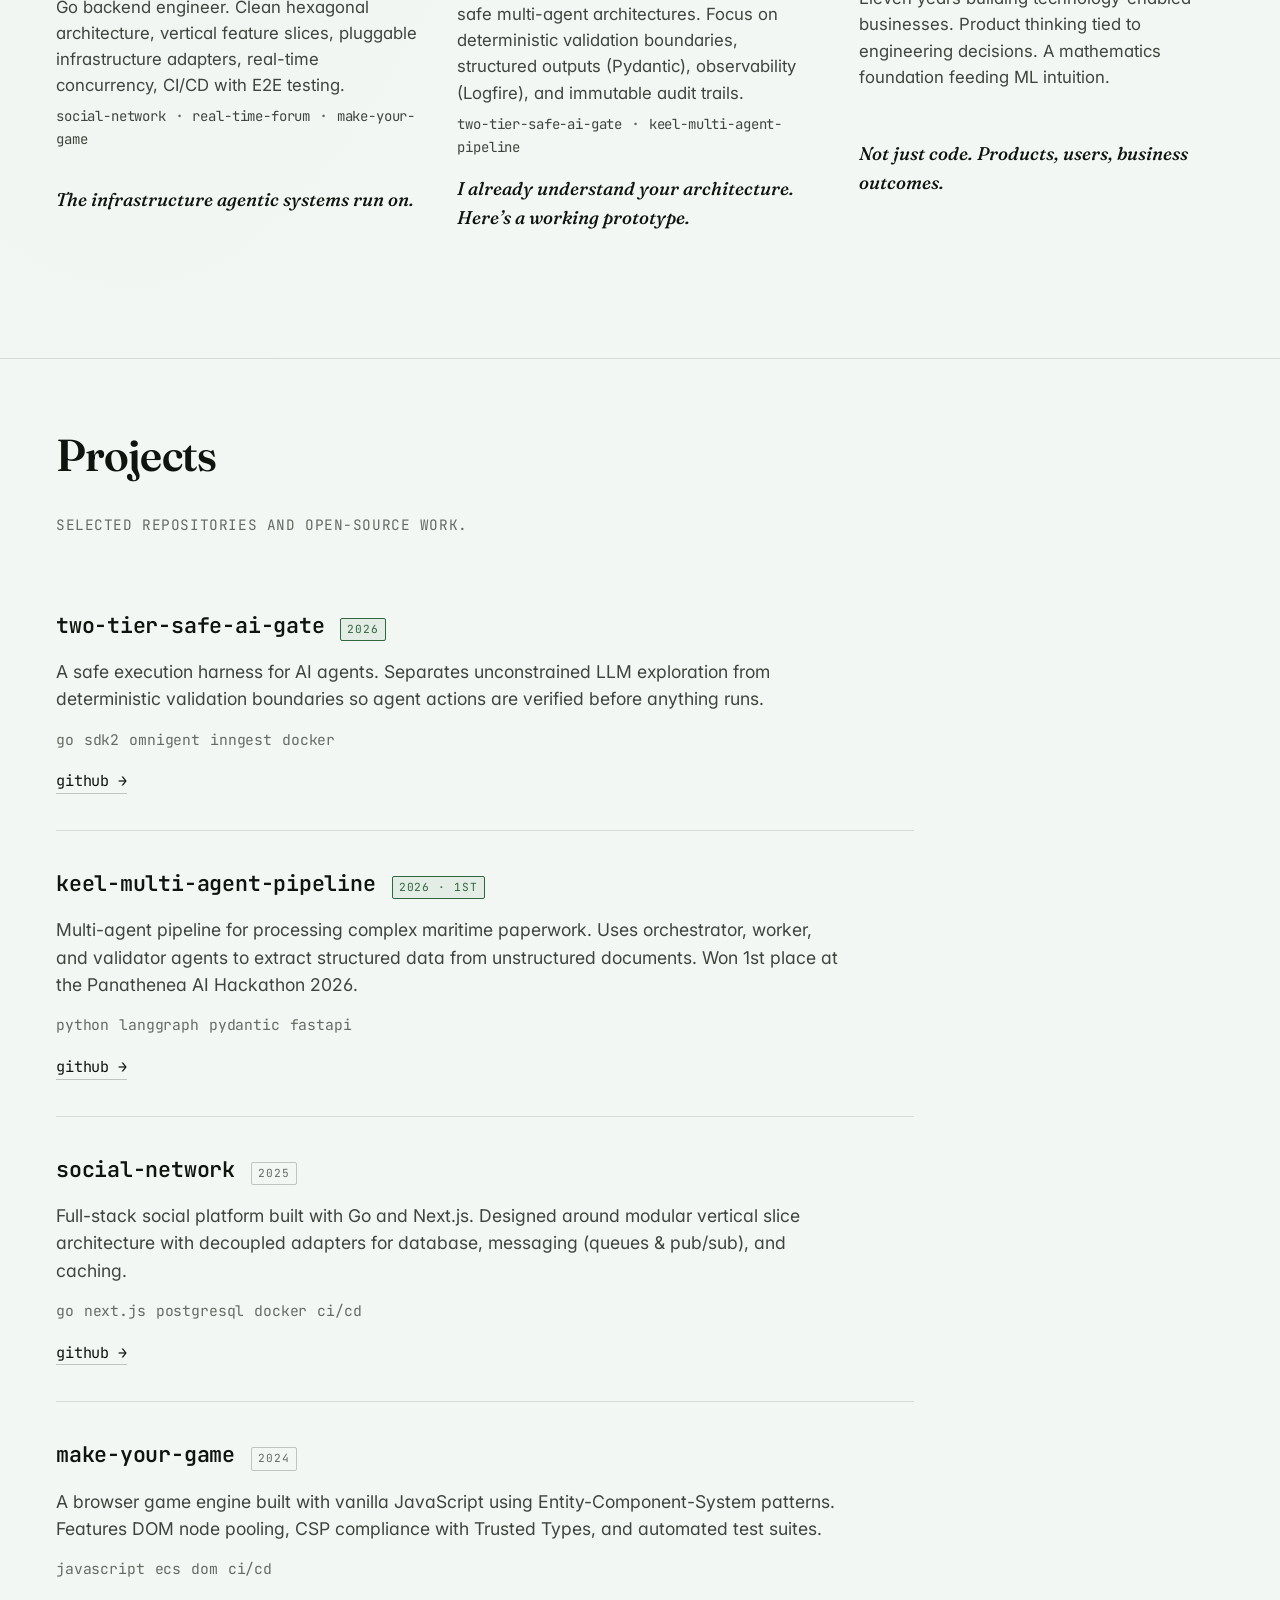
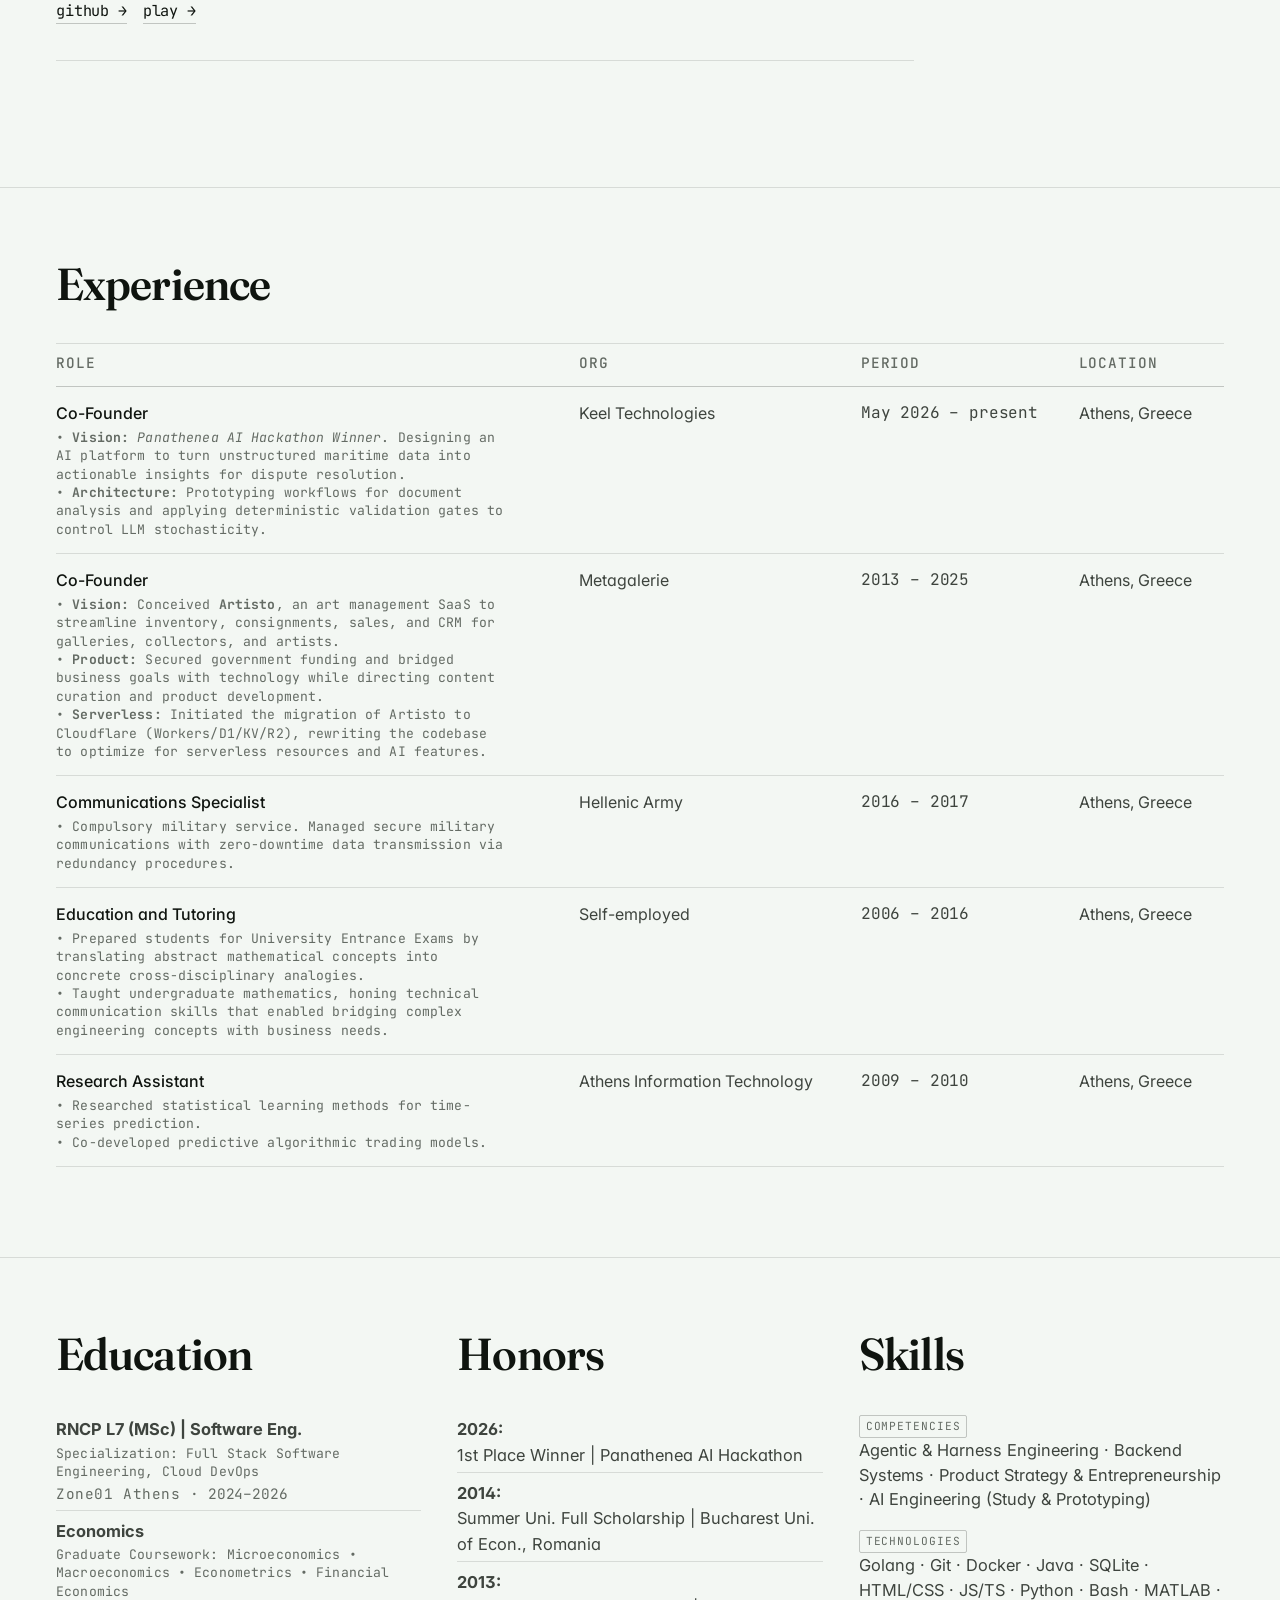
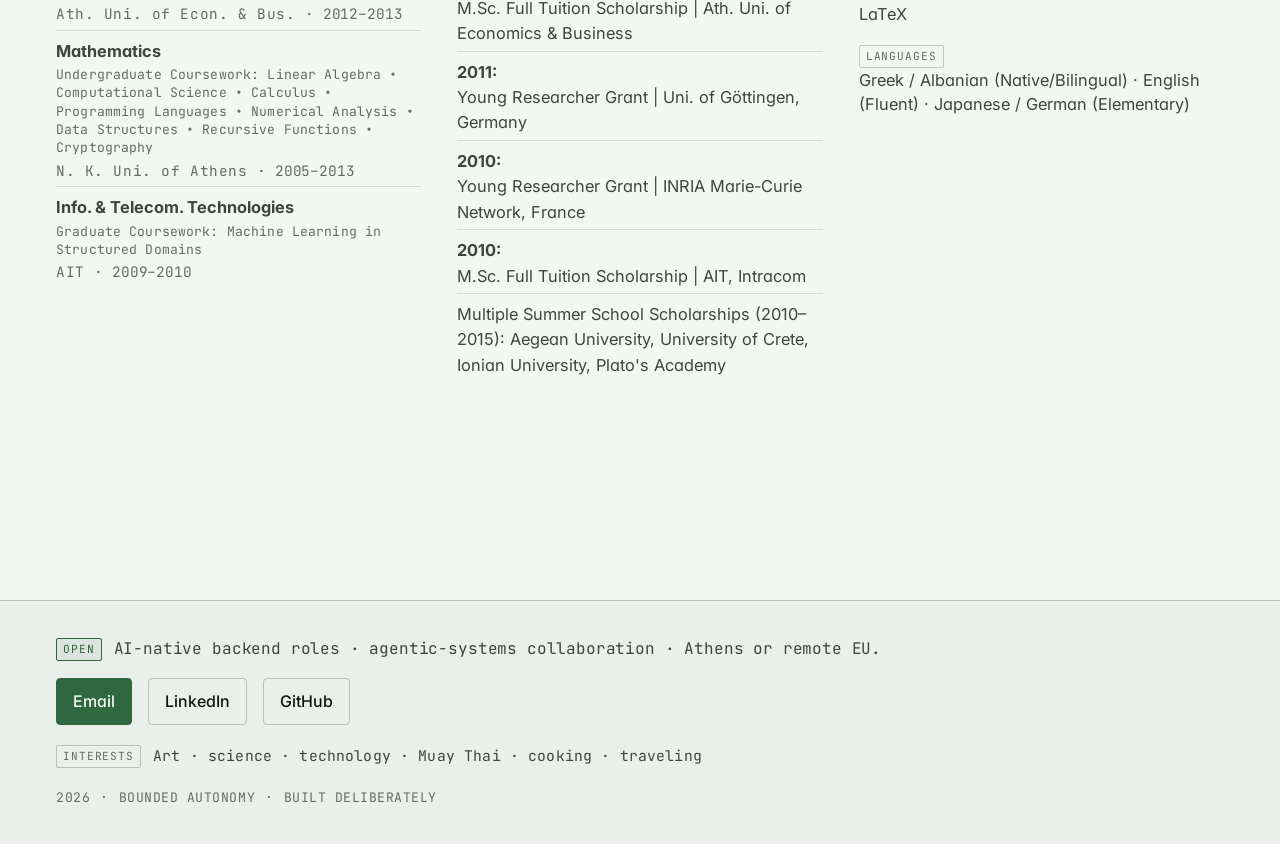
==== commit 39015bad: "feat: add multiple portfolio design prototypes and update documentation index" ====
--- a/public/index.html
+++ b/public/index.html
@@ -96,13 +96,15 @@
     <h2 id="stack-h" class="section-h">Core stack</h2>
     <p class="stack__list mono">
       <span>Go</span><span aria-hidden="true">·</span>
-      <span>Python</span><span aria-hidden="true">·</span>
-      <span>TypeScript</span><span aria-hidden="true">·</span>
-      <span>PostgreSQL</span><span aria-hidden="true">·</span>
       <span>Docker</span><span aria-hidden="true">·</span>
-      <span>FastAPI</span><span aria-hidden="true">·</span>
-      <span>Pydantic</span><span aria-hidden="true">·</span>
-      <span>LangGraph</span>
+      <span>Git</span><span aria-hidden="true">·</span>
+      <span>Java</span><span aria-hidden="true">·</span>
+      <span>SQLite</span><span aria-hidden="true">·</span>
+      <span>HTML/CSS</span><span aria-hidden="true">·</span>
+      <span>JS/TS</span><span aria-hidden="true">·</span>
+      <span>Bash</span><span aria-hidden="true">·</span>
+      <span>MATLAB</span><span aria-hidden="true">·</span>
+      <span>LaTeX</span><span aria-hidden="true">·</span>
     </p>
     <p class="stack__exploring mono">
       <span class="tag tag--ghost tag--sm">exploring</span>
@@ -110,7 +112,7 @@
     </p>
     <p class="stack__wields mono">
       <span class="tag tag--ghost tag--sm">also</span>
-      Git &middot; Java &middot; SQLite &middot; Bash &middot; MATLAB &middot; LaTeX &middot; HTML/CSS &middot; JS/TS
+      Python &middot; PostgreSQL &middot; FastAPI &middot; Pydantic &middot; LangGraph
     </p>
   </section>
 
@@ -161,8 +163,8 @@
   <!-- PROJECTS -->
   <section class="projects" aria-labelledby="projects-h">
     <header class="section-head">
-      <h2 id="projects-h" class="section-h">Featured proof</h2>
-      <p class="section-sub mono">Four pinned repositories. Production code, not claims.</p>
+      <h2 id="projects-h" class="section-h">Projects</h2>
+      <p class="section-sub mono">Selected repositories and open-source work.</p>
     </header>
 
     <ol class="proj-list" reversed>
@@ -173,8 +175,7 @@
           <span class="tag tag--accent tag--sm">2026</span>
         </div>
         <p class="proj__desc">
-          Reference implementation of a two-tier safe execution model.
-          Tier&nbsp;1: autonomous agent exploration &rarr; deterministic validation boundary &rarr; Tier&nbsp;2: bounded execution.
+          A safe execution harness for AI agents. Separates unconstrained LLM exploration from deterministic validation boundaries so agent actions are verified before anything runs.
         </p>
         <p class="proj__meta mono">
           <span>go</span><span>sdk2</span><span>omnigent</span><span>inngest</span><span>docker</span>
@@ -190,8 +191,7 @@
           <span class="tag tag--accent tag--sm">2026 &middot; 1st</span>
         </div>
         <p class="proj__desc">
-          Orchestrator &mdash; worker &mdash; validator multi-agent pipeline for maritime document
-          intelligence. First place, Panathenea AI Hackathon 2026.
+          Multi-agent pipeline for processing complex maritime paperwork. Uses orchestrator, worker, and validator agents to extract structured data from unstructured documents. Won 1st place at the Panathenea AI Hackathon 2026.
         </p>
         <p class="proj__meta mono">
           <span>python</span><span>langgraph</span><span>pydantic</span><span>fastapi</span>
@@ -207,8 +207,7 @@
           <span class="tag tag--ghost tag--sm">2025</span>
         </div>
         <p class="proj__desc">
-          Go &mdash; Next.js full-stack monolith. Vertical feature slices, pluggable database, bus,
-          and cache adapters. CI plus end-to-end tests, 556 commits.
+          Full-stack social platform built with Go and Next.js. Designed around modular vertical slice architecture with decoupled adapters for database, messaging (queues & pub/sub), and caching.
         </p>
         <p class="proj__meta mono">
           <span>go</span><span>next.js</span><span>postgresql</span><span>docker</span><span>ci/cd</span>
@@ -224,8 +223,7 @@
           <span class="tag tag--ghost tag--sm">2024</span>
         </div>
         <p class="proj__desc">
-          Pure-JS ECS game engine. DOM node pooling, jank prevention, Content Security Policy
-          with Trusted Types. Vitest plus Playwright E2E, 850 commits.
+          A browser game engine built with vanilla JavaScript using Entity-Component-System patterns. Features DOM node pooling, CSP compliance with Trusted Types, and automated test suites.
         </p>
         <p class="proj__meta mono">
           <span>javascript</span><span>ecs</span><span>dom</span><span>ci/cd</span>
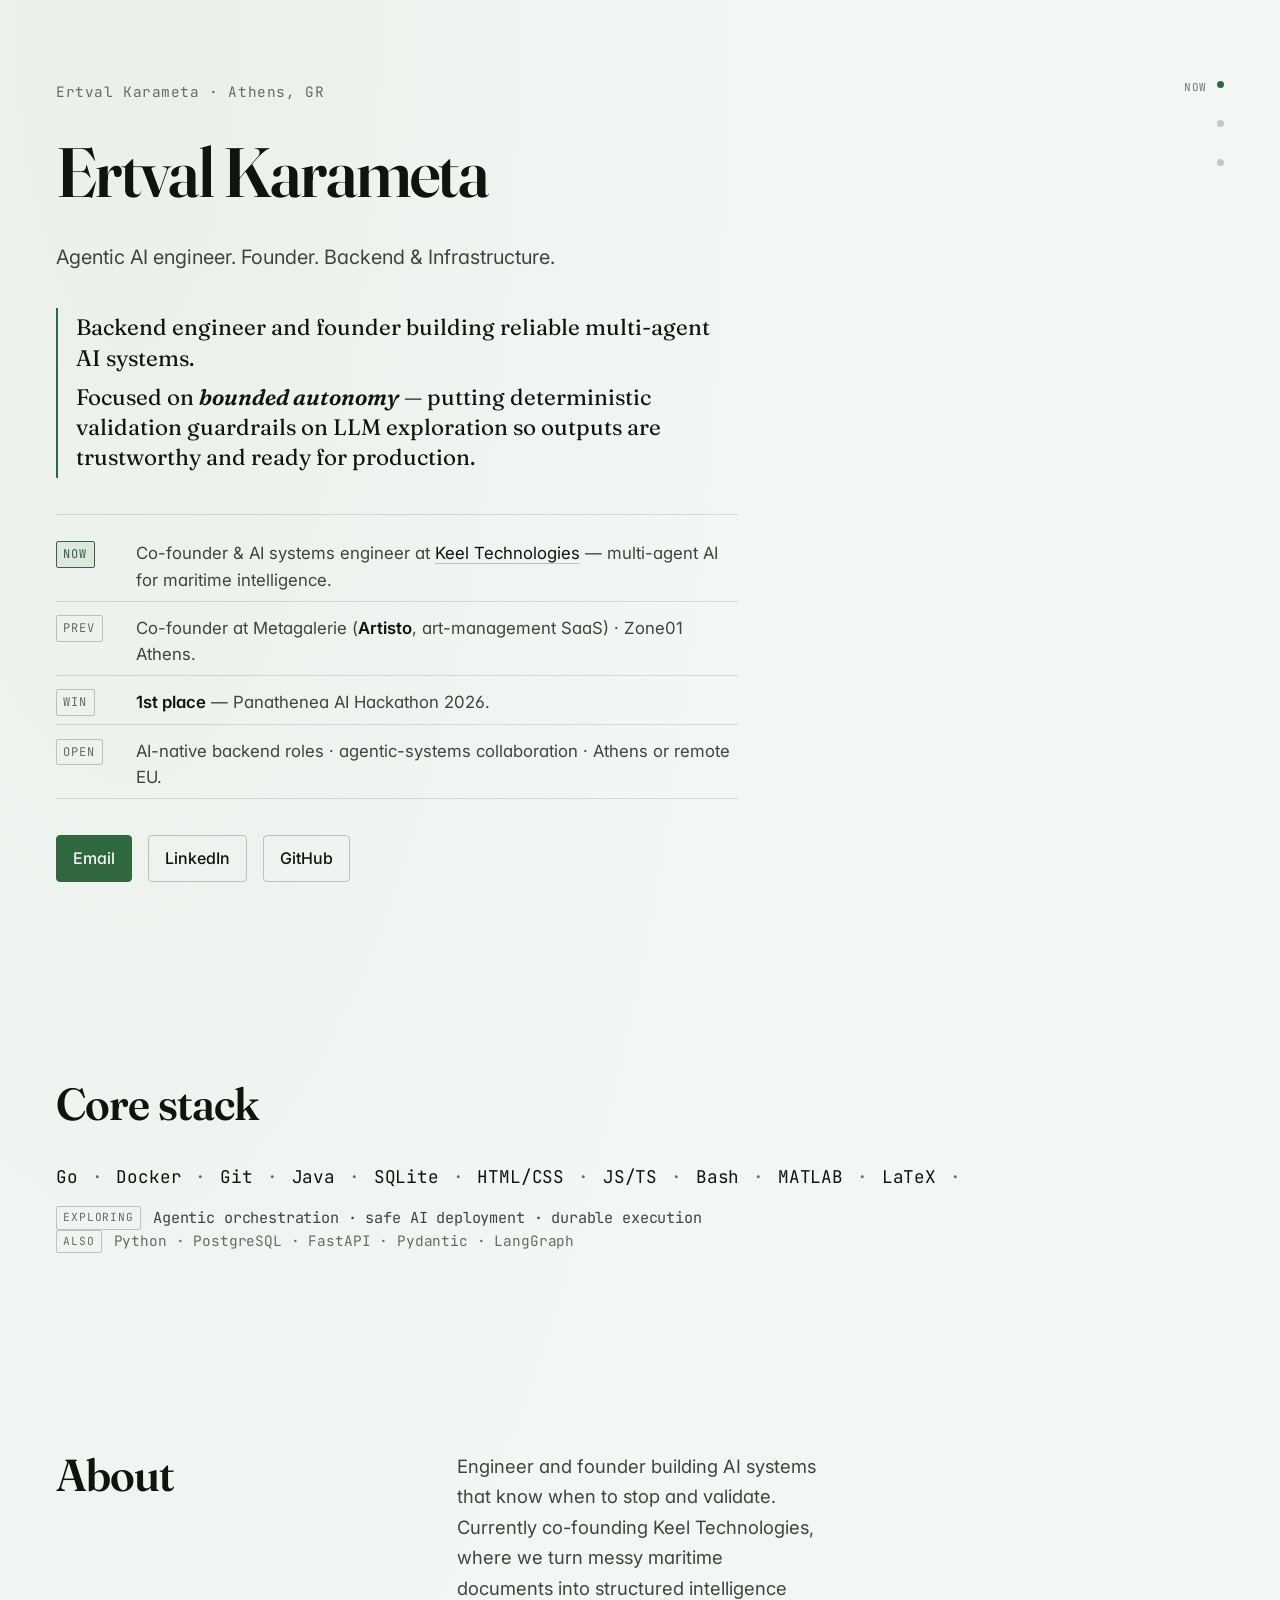
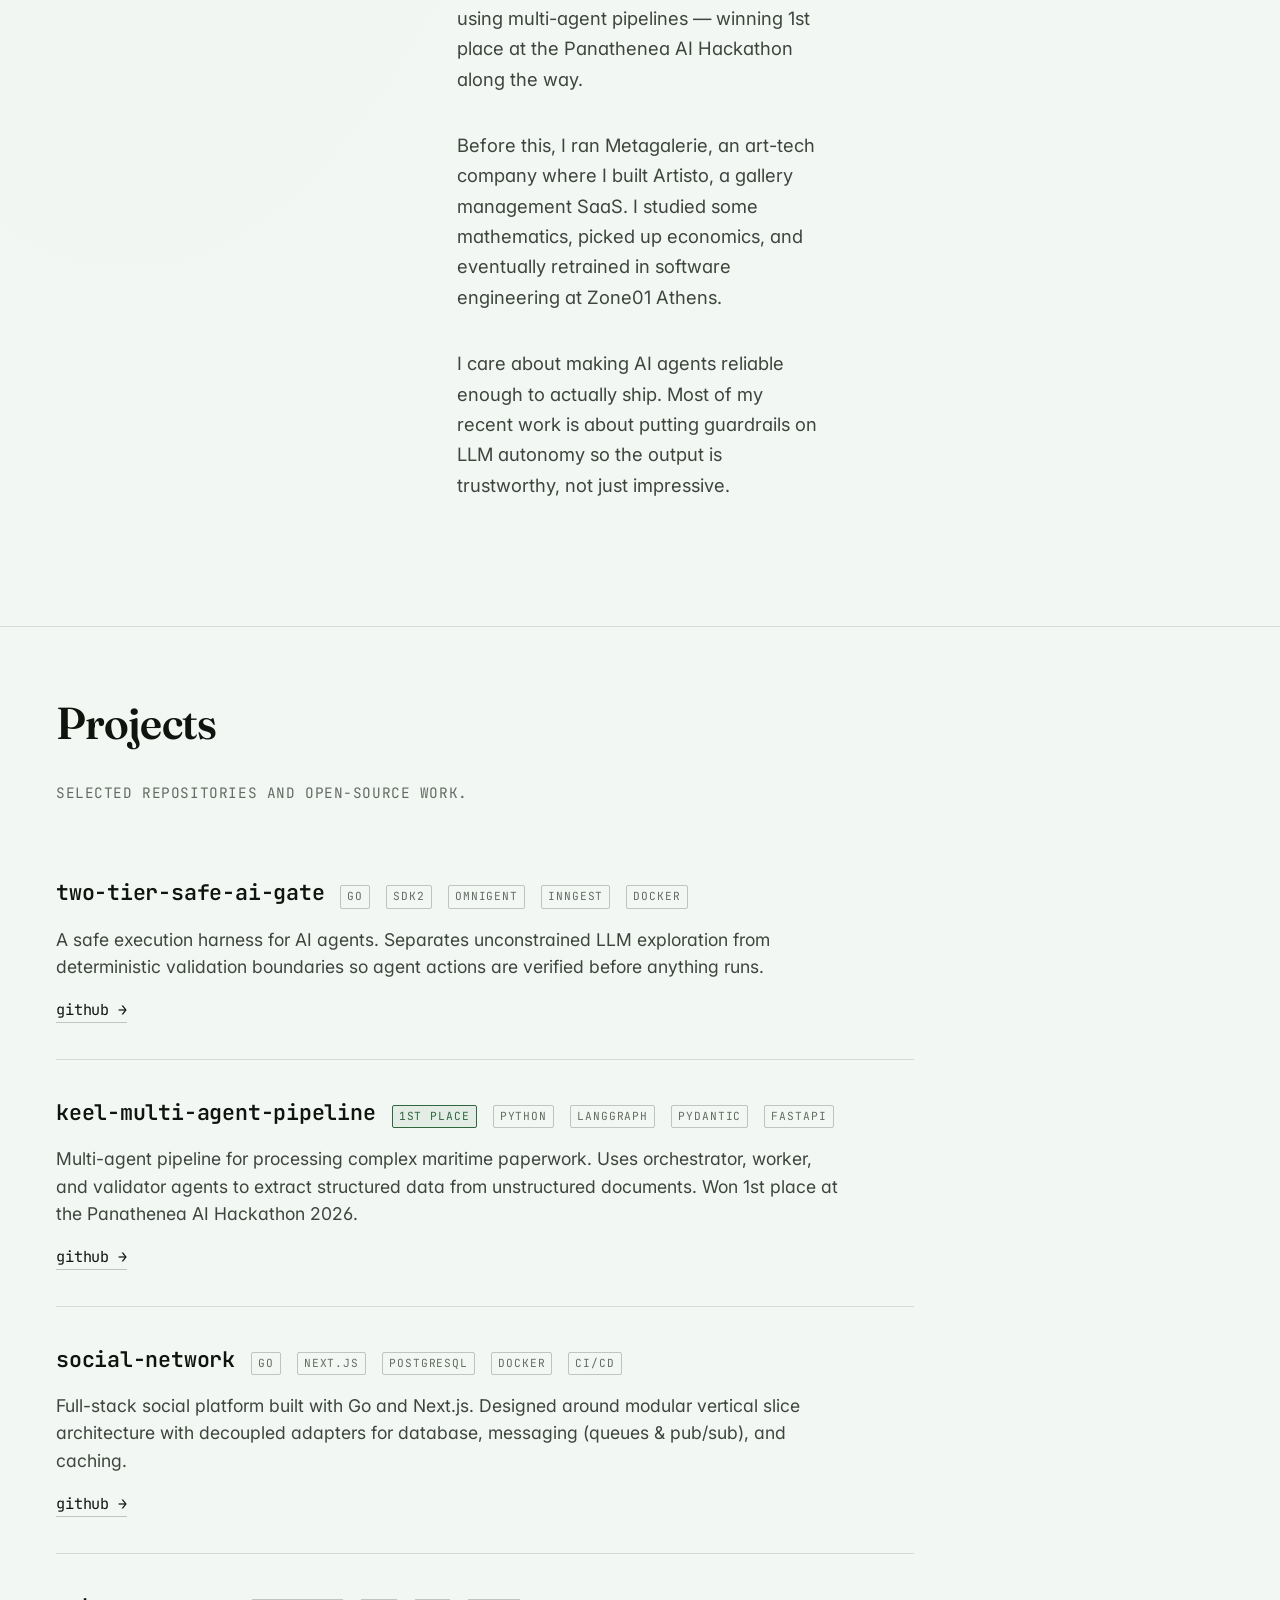
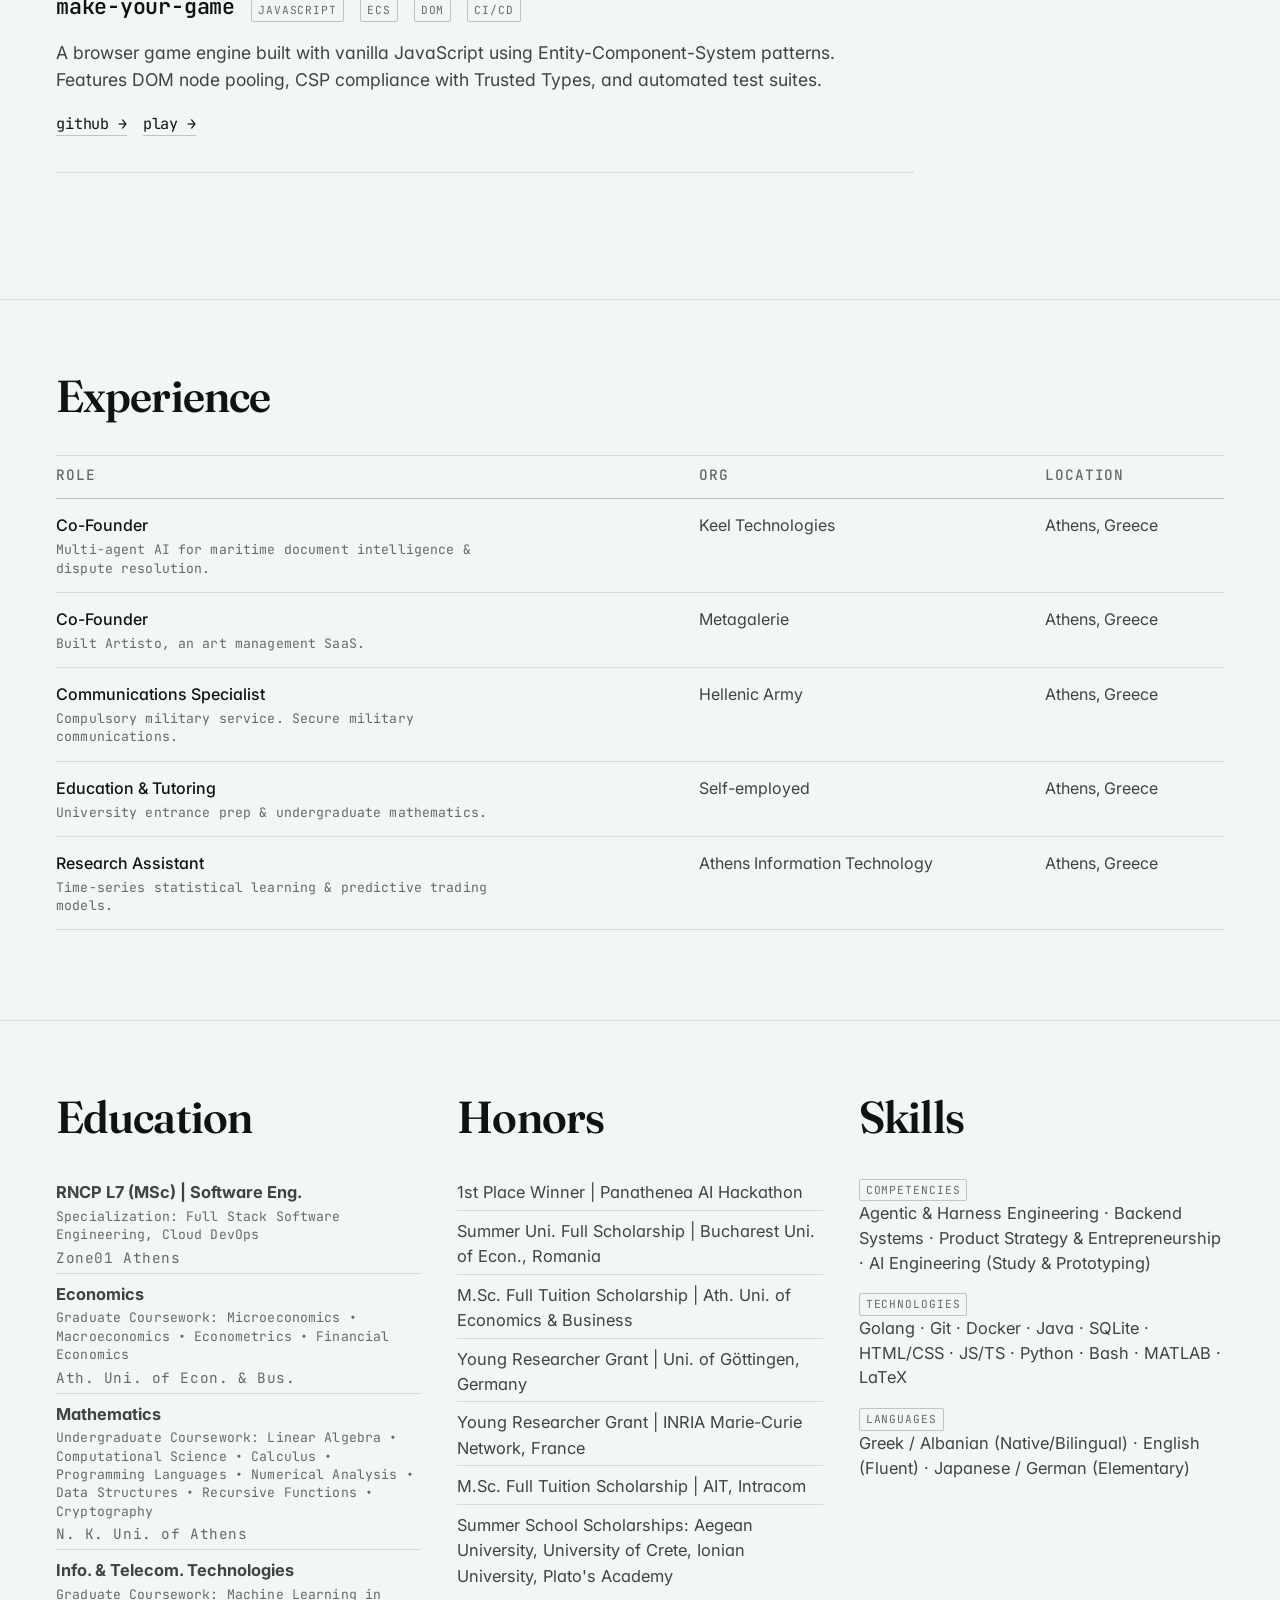
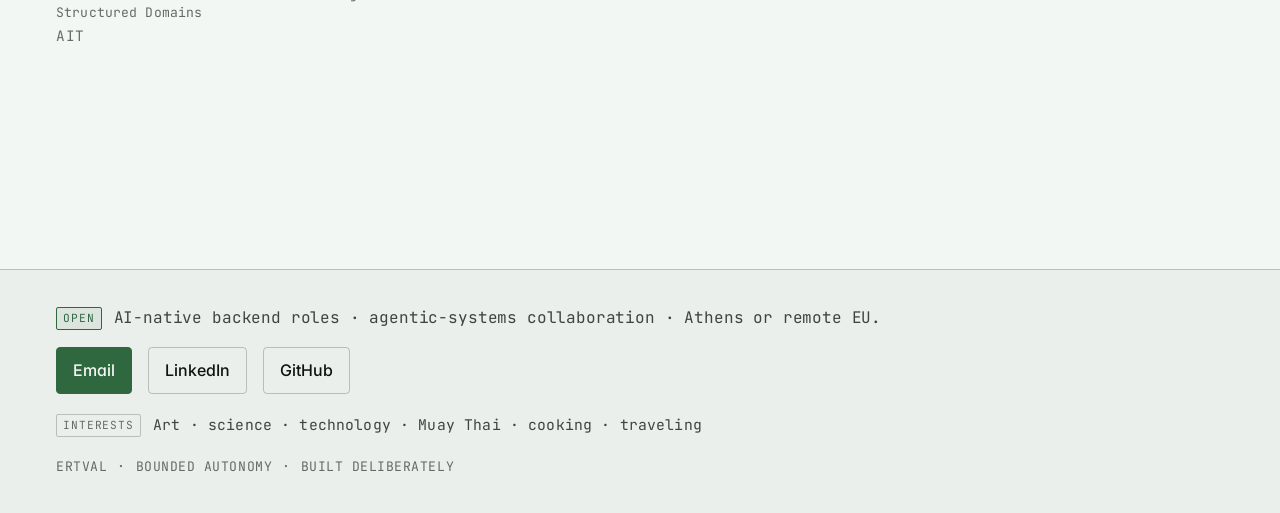
==== commit fbbba03f: "refactor: redesign personal site portfolio to highlight multi-agent AI work and professional narrati" ====
--- a/public/index.html
+++ b/public/index.html
@@ -44,9 +44,8 @@
     </p>
 
     <blockquote class="hero__tag">
-      <p>Backend engineer and founder building production-safe agentic AI systems.</p>
-      <p>Architectural philosophy: <b>bounded autonomy</b> &mdash; LLM agents explore freely within deterministic validation gates.</p>
-      <p>AI scales syntax. Humans retain strict ownership of orchestration, intent, and taste.</p>
+      <p>Backend engineer and founder building reliable multi-agent AI systems.</p>
+      <p>Focused on <b>bounded autonomy</b> &mdash; putting deterministic validation guardrails on LLM exploration so outputs are trustworthy and ready for production.</p>
     </blockquote>
 
     <dl class="status" aria-label="Current status">
@@ -116,48 +115,23 @@
     </p>
   </section>
 
-  <!-- NARRATIVE -->
-  <section class="narrative" aria-label="Engineer's note">
-
-    <article class="note">
-      <header class="note__head">
-        <span class="note__num mono">01</span>
-        <h2 class="note__title">Backend & infrastructure depth</h2>
-      </header>
-      <p class="note__body">
-        Go backend engineer. Clean hexagonal architecture, vertical feature slices,
-        pluggable infrastructure adapters, real-time concurrency, CI/CD with E2E testing.
-        <span class="mono note__repos"><code>social-network</code> &middot; <code>real-time-forum</code> &middot; <code>make-your-game</code></span>
-      </p>
-      <p class="note__signal">The infrastructure agentic systems run on.</p>
-    </article>
-
-    <article class="note">
-      <header class="note__head">
-        <span class="note__num mono">02</span>
-        <h2 class="note__title">Agentic AI research & prototyping</h2>
-      </header>
-      <p class="note__body">
-        Reference implementations of production-safe multi-agent architectures.
-        Focus on deterministic validation boundaries, structured outputs (Pydantic),
-        observability (Logfire), and immutable audit trails.
-        <span class="mono note__repos"><code>two-tier-safe-ai-gate</code> &middot; <code>keel-multi-agent-pipeline</code></span>
-      </p>
-      <p class="note__signal">I already understand your architecture. Here&rsquo;s a working prototype.</p>
-    </article>
-
-    <article class="note">
-      <header class="note__head">
-        <span class="note__num mono">03</span>
-        <h2 class="note__title">Founder mentality</h2>
-      </header>
-      <p class="note__body">
-        Eleven years building technology-enabled businesses. Product thinking
-        tied to engineering decisions. A mathematics foundation feeding ML intuition.
-      </p>
-      <p class="note__signal">Not just code. Products, users, business outcomes.</p>
-    </article>
-
+  <!-- ABOUT -->
+  <section class="narrative" aria-labelledby="about-h">
+    <header class="section-head">
+      <h2 id="about-h" class="section-h">About</h2>
+    </header>
+
+    <div class="narrative__body">
+      <p>
+        Engineer and founder building AI systems that know when to stop and validate. Currently co-founding Keel Technologies, where we turn messy maritime documents into structured intelligence using multi-agent pipelines &mdash; winning 1st place at the Panathenea AI Hackathon along the way.
+      </p>
+      <p>
+        Before this, I ran Metagalerie, an art-tech company where I built Artisto, a gallery management SaaS. I studied some mathematics, picked up economics, and eventually retrained in software engineering at Zone01 Athens.
+      </p>
+      <p>
+        I care about making AI agents reliable enough to actually ship. Most of my recent work is about putting guardrails on LLM autonomy so the output is trustworthy, not just impressive.
+      </p>
+    </div>
   </section>
 
   <!-- PROJECTS -->
@@ -172,14 +146,15 @@
       <li class="proj">
         <div class="proj__head">
           <h3 class="proj__title">two-tier-safe-ai-gate</h3>
-          <span class="tag tag--accent tag--sm">2026</span>
+          <span class="tag tag--ghost tag--sm">go</span>
+          <span class="tag tag--ghost tag--sm">sdk2</span>
+          <span class="tag tag--ghost tag--sm">omnigent</span>
+          <span class="tag tag--ghost tag--sm">inngest</span>
+          <span class="tag tag--ghost tag--sm">docker</span>
         </div>
         <p class="proj__desc">
           A safe execution harness for AI agents. Separates unconstrained LLM exploration from deterministic validation boundaries so agent actions are verified before anything runs.
         </p>
-        <p class="proj__meta mono">
-          <span>go</span><span>sdk2</span><span>omnigent</span><span>inngest</span><span>docker</span>
-        </p>
         <p class="proj__links mono">
           <a class="link" href="https://github.com/ertval/two-tier-safe-ai-gate" rel="noopener">github &rarr;</a>
         </p>
@@ -188,14 +163,15 @@
       <li class="proj">
         <div class="proj__head">
           <h3 class="proj__title">keel-multi-agent-pipeline</h3>
-          <span class="tag tag--accent tag--sm">2026 &middot; 1st</span>
+          <span class="tag tag--accent tag--sm">1st place</span>
+          <span class="tag tag--ghost tag--sm">python</span>
+          <span class="tag tag--ghost tag--sm">langgraph</span>
+          <span class="tag tag--ghost tag--sm">pydantic</span>
+          <span class="tag tag--ghost tag--sm">fastapi</span>
         </div>
         <p class="proj__desc">
           Multi-agent pipeline for processing complex maritime paperwork. Uses orchestrator, worker, and validator agents to extract structured data from unstructured documents. Won 1st place at the Panathenea AI Hackathon 2026.
         </p>
-        <p class="proj__meta mono">
-          <span>python</span><span>langgraph</span><span>pydantic</span><span>fastapi</span>
-        </p>
         <p class="proj__links mono">
           <a class="link" href="https://github.com/ertval/keel-multi-agent-pipeline" rel="noopener">github &rarr;</a>
         </p>
@@ -204,14 +180,15 @@
       <li class="proj">
         <div class="proj__head">
           <h3 class="proj__title">social-network</h3>
-          <span class="tag tag--ghost tag--sm">2025</span>
+          <span class="tag tag--ghost tag--sm">go</span>
+          <span class="tag tag--ghost tag--sm">next.js</span>
+          <span class="tag tag--ghost tag--sm">postgresql</span>
+          <span class="tag tag--ghost tag--sm">docker</span>
+          <span class="tag tag--ghost tag--sm">ci/cd</span>
         </div>
         <p class="proj__desc">
           Full-stack social platform built with Go and Next.js. Designed around modular vertical slice architecture with decoupled adapters for database, messaging (queues & pub/sub), and caching.
         </p>
-        <p class="proj__meta mono">
-          <span>go</span><span>next.js</span><span>postgresql</span><span>docker</span><span>ci/cd</span>
-        </p>
         <p class="proj__links mono">
           <a class="link" href="https://github.com/ertval/social-network" rel="noopener">github &rarr;</a>
         </p>
@@ -220,13 +197,13 @@
       <li class="proj">
         <div class="proj__head">
           <h3 class="proj__title">make-your-game</h3>
-          <span class="tag tag--ghost tag--sm">2024</span>
+          <span class="tag tag--ghost tag--sm">javascript</span>
+          <span class="tag tag--ghost tag--sm">ecs</span>
+          <span class="tag tag--ghost tag--sm">dom</span>
+          <span class="tag tag--ghost tag--sm">ci/cd</span>
         </div>
         <p class="proj__desc">
           A browser game engine built with vanilla JavaScript using Entity-Component-System patterns. Features DOM node pooling, CSP compliance with Trusted Types, and automated test suites.
-        </p>
-        <p class="proj__meta mono">
-          <span>javascript</span><span>ecs</span><span>dom</span><span>ci/cd</span>
         </p>
         <p class="proj__links mono">
           <a class="link" href="https://github.com/ertval/make-your-game" rel="noopener">github &rarr;</a>
@@ -244,12 +221,11 @@
     </header>
 
     <table class="xp__table">
-      <caption class="vh">Selected professional experience, most recent first</caption>
+      <caption class="vh">Selected professional experience</caption>
       <thead>
         <tr>
           <th scope="col" class="mono">Role</th>
           <th scope="col" class="mono">Org</th>
-          <th scope="col" class="mono">Period</th>
           <th scope="col" class="mono">Location</th>
         </tr>
       </thead>
@@ -258,60 +234,50 @@
           <td>
             Co-Founder
             <span class="xp__sub mono">
-              &bull; <b>Vision:</b> <i>Panathenea AI Hackathon Winner</i>. Designing an AI platform to turn unstructured maritime data into actionable insights for dispute resolution.<br>
-              &bull; <b>Architecture:</b> Prototyping workflows for document analysis and applying deterministic validation gates to control LLM stochasticity.
+              Multi-agent AI for maritime document intelligence &amp; dispute resolution.
             </span>
           </td>
           <td>Keel Technologies</td>
-          <td class="mono">May 2026 &ndash; present</td>
           <td>Athens, Greece</td>
         </tr>
         <tr>
           <td>
             Co-Founder
             <span class="xp__sub mono">
-              &bull; <b>Vision:</b> Conceived <b>Artisto</b>, an art management SaaS to streamline inventory, consignments, sales, and CRM for galleries, collectors, and artists.<br>
-              &bull; <b>Product:</b> Secured government funding and bridged business goals with technology while directing content curation and product development.<br>
-              &bull; <b>Serverless:</b> Initiated the migration of Artisto to Cloudflare (Workers/D1/KV/R2), rewriting the codebase to optimize for serverless resources and AI features.
+              Built Artisto, an art management SaaS.
             </span>
           </td>
           <td>Metagalerie</td>
-          <td class="mono">2013 &ndash; 2025</td>
           <td>Athens, Greece</td>
         </tr>
         <tr>
           <td>
             Communications Specialist
             <span class="xp__sub mono">
-              &bull; Compulsory military service. Managed secure military communications with zero-downtime data transmission via redundancy procedures.
+              Compulsory military service. Secure military communications.
             </span>
           </td>
           <td>Hellenic Army</td>
-          <td class="mono">2016 &ndash; 2017</td>
-          <td>Athens, Greece</td>
-        </tr>
-        <tr>
-          <td>
-            Education and Tutoring
-            <span class="xp__sub mono">
-              &bull; Prepared students for University Entrance Exams by translating abstract mathematical concepts into concrete cross-disciplinary analogies.<br>
-              &bull; Taught undergraduate mathematics, honing technical communication skills that enabled bridging complex engineering concepts with business needs.
+          <td>Athens, Greece</td>
+        </tr>
+        <tr>
+          <td>
+            Education &amp; Tutoring
+            <span class="xp__sub mono">
+              University entrance prep &amp; undergraduate mathematics.
             </span>
           </td>
           <td>Self-employed</td>
-          <td class="mono">2006 &ndash; 2016</td>
           <td>Athens, Greece</td>
         </tr>
         <tr>
           <td>
             Research Assistant
             <span class="xp__sub mono">
-              &bull; Researched statistical learning methods for time-series prediction.<br>
-              &bull; Co-developed predictive algorithmic trading models.
+              Time-series statistical learning &amp; predictive trading models.
             </span>
           </td>
           <td>Athens Information Technology</td>
-          <td class="mono">2009 &ndash; 2010</td>
           <td>Athens, Greece</td>
         </tr>
       </tbody>
@@ -327,22 +293,22 @@
         <li>
           <b>RNCP L7 (MSc) | Software Eng.</b>
           <span class="meta__sub mono">Specialization: Full Stack Software Engineering, Cloud DevOps</span>
-          <span class="meta__where">Zone01 Athens <span class="mono">&middot; 2024&ndash;2026</span></span>
+          <span class="meta__where">Zone01 Athens</span>
         </li>
         <li>
           <b>Economics</b>
           <span class="meta__sub mono">Graduate Coursework: Microeconomics &bull; Macroeconomics &bull; Econometrics &bull; Financial Economics</span>
-          <span class="meta__where">Ath. Uni. of Econ. & Bus. <span class="mono">&middot; 2012&ndash;2013</span></span>
+          <span class="meta__where">Ath. Uni. of Econ. & Bus.</span>
         </li>
         <li>
           <b>Mathematics</b>
           <span class="meta__sub mono">Undergraduate Coursework: Linear Algebra &bull; Computational Science &bull; Calculus &bull; Programming Languages &bull; Numerical Analysis &bull; Data Structures &bull; Recursive Functions &bull; Cryptography</span>
-          <span class="meta__where">N. K. Uni. of Athens <span class="mono">&middot; 2005&ndash;2013</span></span>
+          <span class="meta__where">N. K. Uni. of Athens</span>
         </li>
         <li>
           <b>Info. & Telecom. Technologies</b>
           <span class="meta__sub mono">Graduate Coursework: Machine Learning in Structured Domains</span>
-          <span class="meta__where">AIT <span class="mono">&middot; 2009&ndash;2010</span></span>
+          <span class="meta__where">AIT</span>
         </li>
       </ul>
     </div>
@@ -350,13 +316,13 @@
     <div class="meta__col">
       <h2 class="section-h">Honors</h2>
       <ul class="meta__list">
-        <li><b>2026:</b> 1st Place Winner | Panathenea AI Hackathon</li>
-        <li><b>2014:</b> Summer Uni. Full Scholarship | Bucharest Uni. of Econ., Romania</li>
-        <li><b>2013:</b> M.Sc. Full Tuition Scholarship | Ath. Uni. of Economics & Business</li>
-        <li><b>2011:</b> Young Researcher Grant | Uni. of G&ouml;ttingen, Germany</li>
-        <li><b>2010:</b> Young Researcher Grant | INRIA Marie-Curie Network, France</li>
-        <li><b>2010:</b> M.Sc. Full Tuition Scholarship | AIT, Intracom</li>
-        <li>Multiple Summer School Scholarships (2010&ndash;2015): Aegean University, University of Crete, Ionian University, Plato's Academy</li>
+        <li>1st Place Winner | Panathenea AI Hackathon</li>
+        <li>Summer Uni. Full Scholarship | Bucharest Uni. of Econ., Romania</li>
+        <li>M.Sc. Full Tuition Scholarship | Ath. Uni. of Economics & Business</li>
+        <li>Young Researcher Grant | Uni. of G&ouml;ttingen, Germany</li>
+        <li>Young Researcher Grant | INRIA Marie-Curie Network, France</li>
+        <li>M.Sc. Full Tuition Scholarship | AIT, Intracom</li>
+        <li>Summer School Scholarships: Aegean University, University of Crete, Ionian University, Plato's Academy</li>
       </ul>
     </div>
 
@@ -396,7 +362,7 @@
       Art &middot; science &middot; technology &middot; Muay Thai &middot; cooking &middot; traveling
     </p>
     <p class="foot__colophon mono">
-      <span>2026</span>
+      <span>ertval</span>
       <span aria-hidden="true">&middot;</span>
       <span>bounded autonomy</span>
       <span aria-hidden="true">&middot;</span>
--- a/public/styles.css
+++ b/public/styles.css
@@ -448,6 +448,20 @@
   gap: var(--s-3);
 }
 
+.narrative__body {
+  color: var(--ink-2);
+  font-size: 1.15rem;
+  line-height: 1.65;
+  max-width: 64ch;
+  display: flex;
+  flex-direction: column;
+  gap: var(--s-3);
+}
+
+.narrative__body p {
+  margin: 0;
+}
+
 .note {
   display: grid;
   gap: var(--s-2);
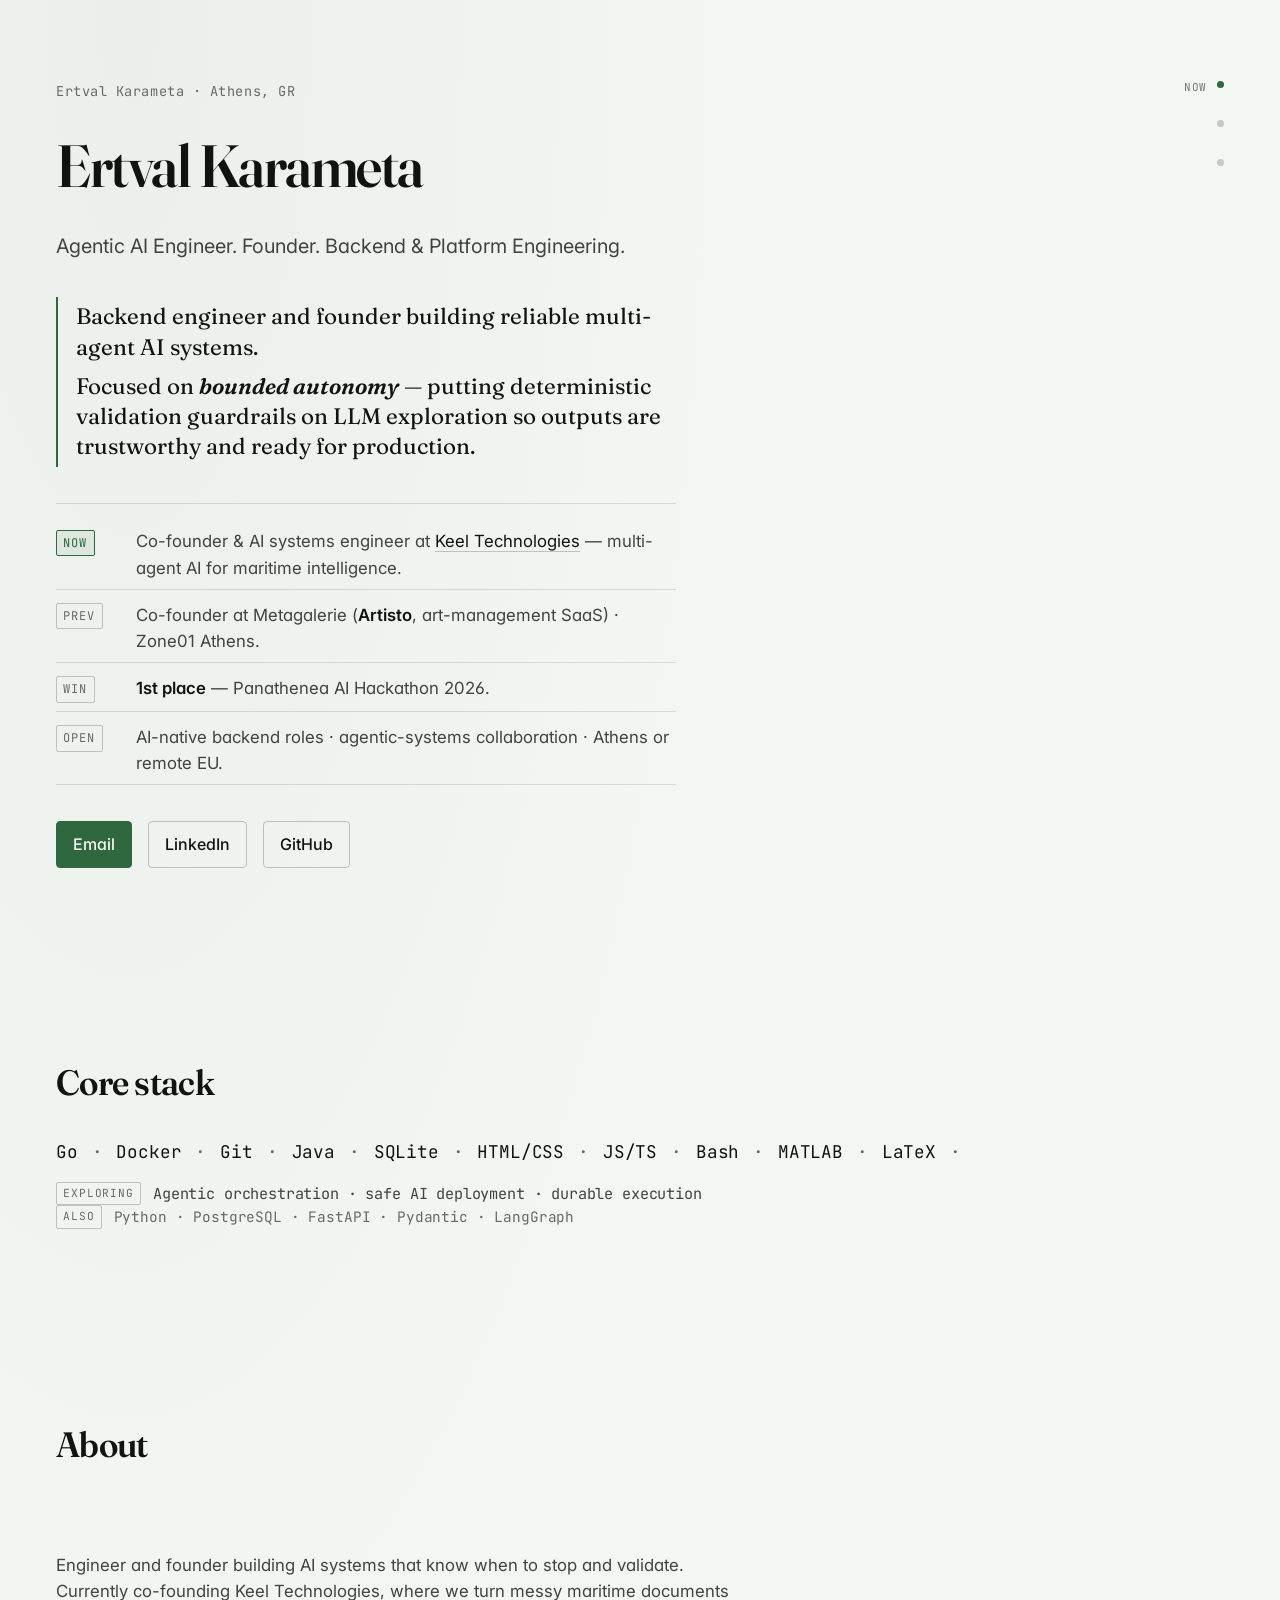
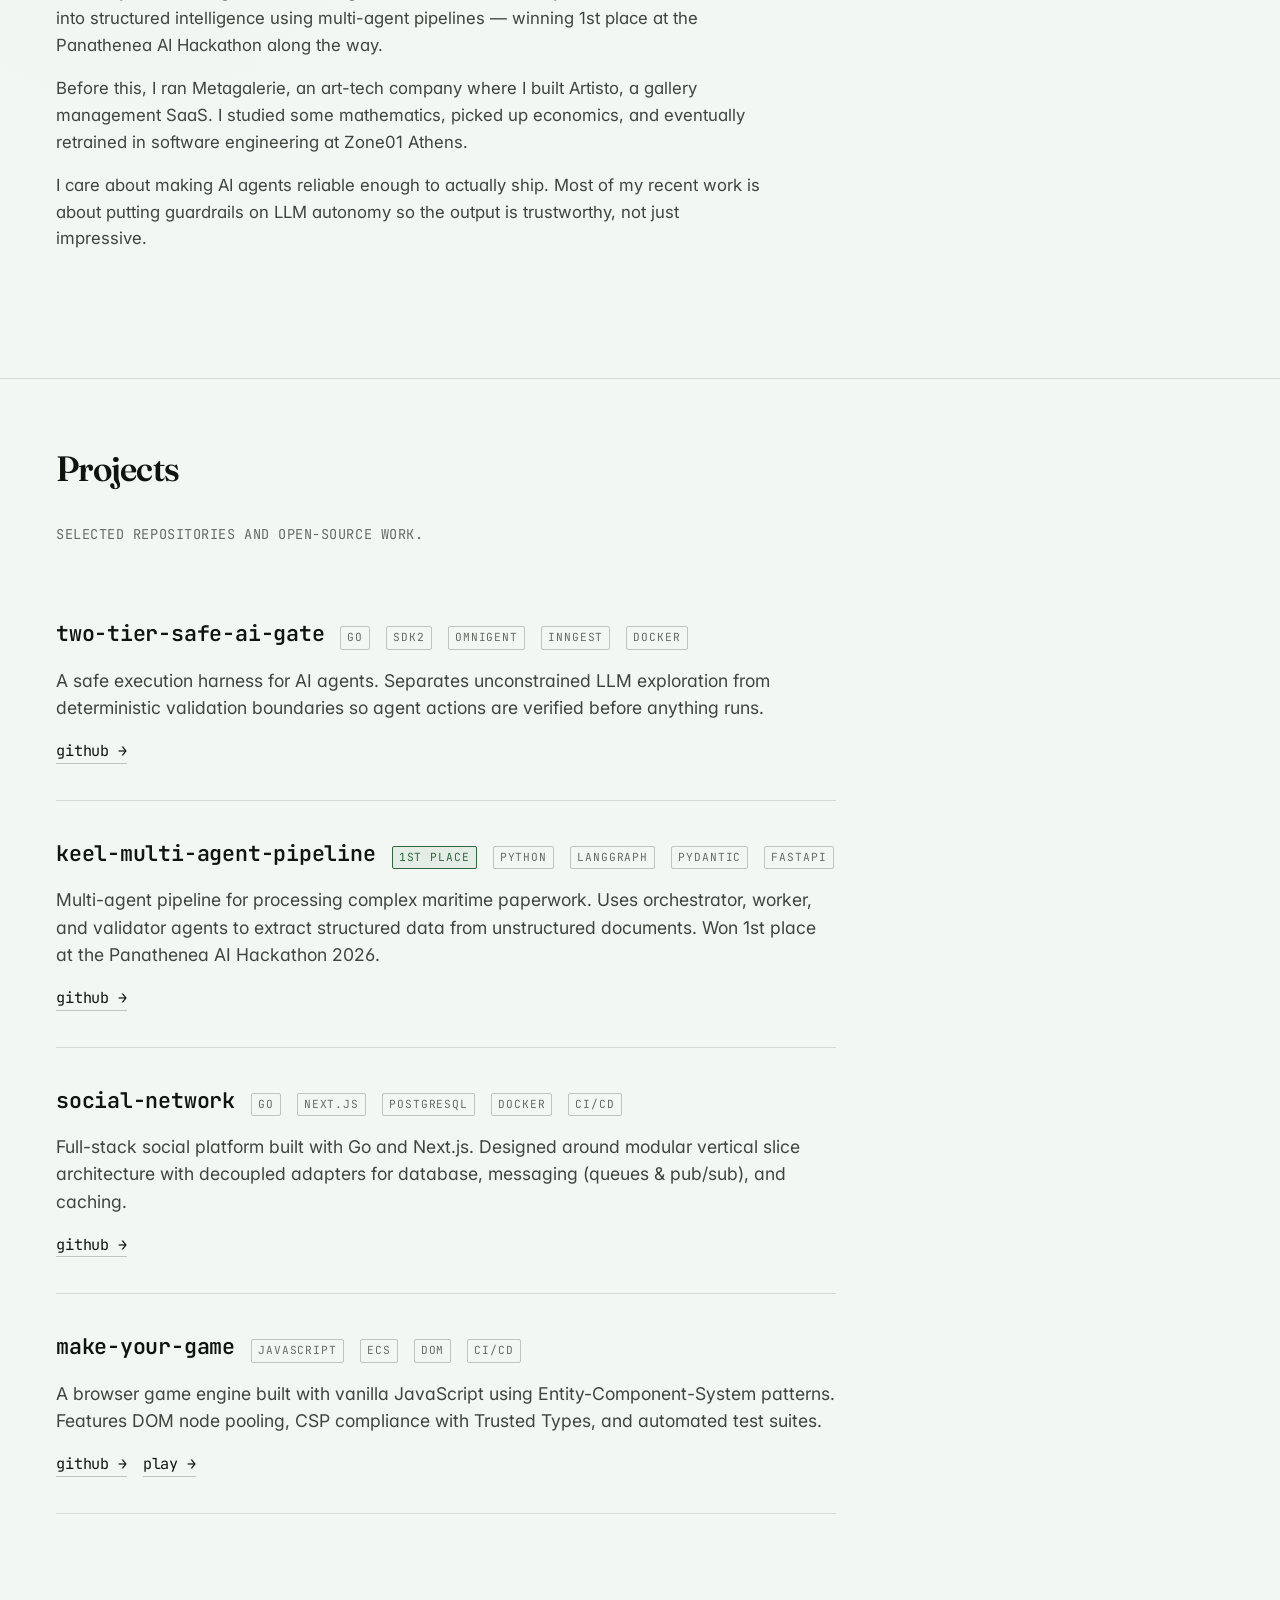
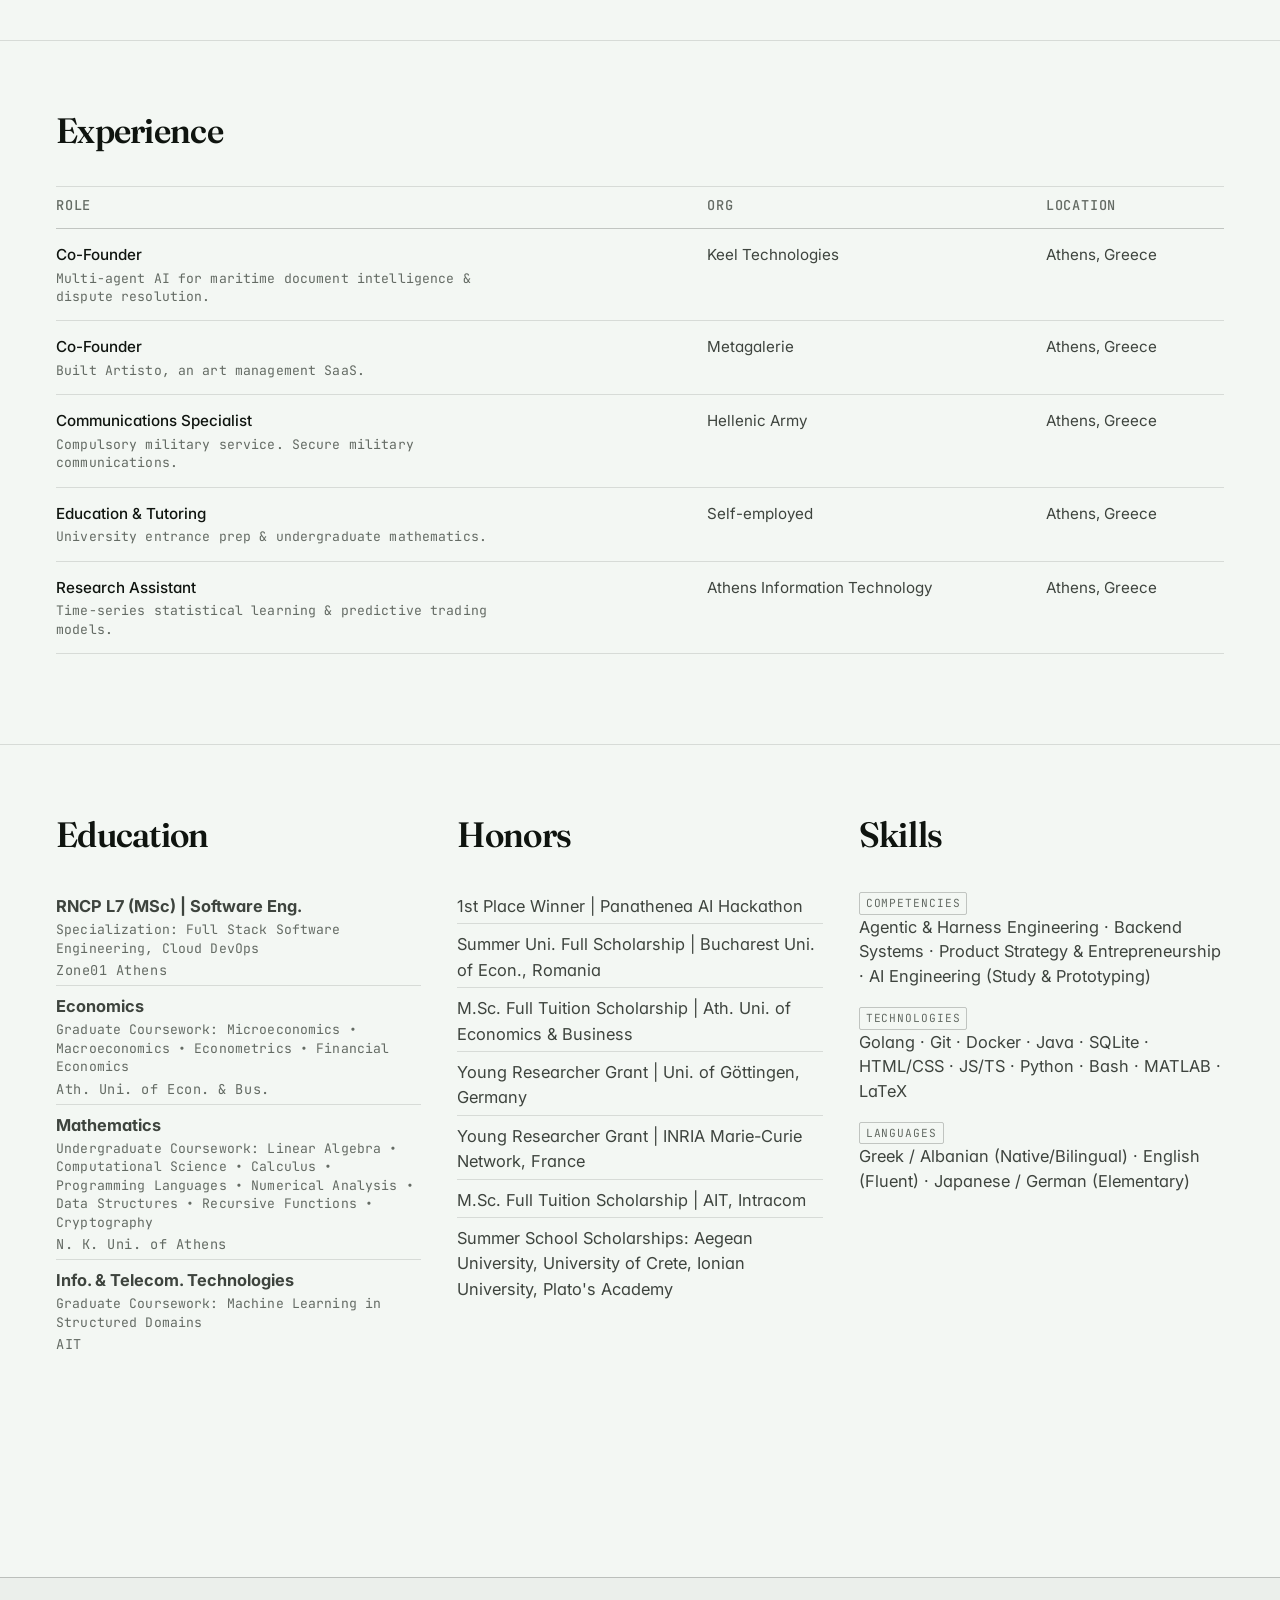
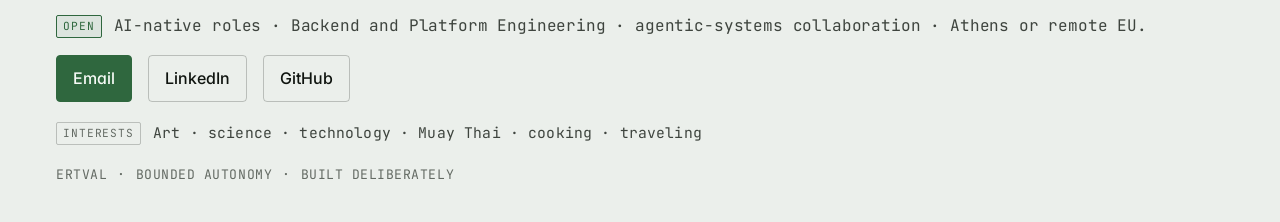
==== commit bb599cd4: "style: update professional title and availability status in index header and footer" ====
--- a/public/index.html
+++ b/public/index.html
@@ -40,7 +40,7 @@
     </h1>
 
     <p class="hero__title">
-      Agentic AI engineer. Founder. Backend & Infrastructure.
+      Agentic AI Engineer. Founder. Backend & Platform Engineering.
     </p>
 
     <blockquote class="hero__tag">
@@ -350,7 +350,7 @@
   <div class="foot__inner">
     <p class="foot__line mono">
       <span class="tag tag--accent tag--sm">open</span>
-      AI-native backend roles &middot; agentic-systems collaboration &middot; Athens or remote EU.
+      AI-native roles &middot; Backend and Platform Engineering &middot; agentic-systems collaboration &middot; Athens or remote EU.
     </p>
     <nav class="contact contact--foot" aria-label="Contact">
       <a class="btn btn--accent" href="mailto:erti@metagalerie.com">Email</a>
--- a/public/styles.css
+++ b/public/styles.css
@@ -24,12 +24,12 @@
   --sans:  "Inter", ui-sans-serif, system-ui, -apple-system, "Segoe UI", Roboto, sans-serif;
   --mono:  "JetBrains Mono", ui-monospace, SFMono-Regular, "SF Mono", Menlo, Consolas, monospace;
 
-  /* Hierarchy — 1.3 ratio minimum */
-  --t-display: clamp(2.6rem, 4.2vw + 1rem, 5.2rem);     /* hero name       */
-  --t-h1:      clamp(2.0rem, 2.4vw + 1rem, 2.8rem);     /* section hook    */
-  --t-h2:      clamp(1.325rem, 0.6vw + 1rem, 1.55rem);  /* card /note hook */
-  --t-body:    1.125rem;                                /* ~18px           */
-  --t-small:   0.9rem;
+  /* Hierarchy */
+  --t-display: clamp(2.2rem, 3.4vw + 1rem, 4.0rem);     /* hero name       */
+  --t-h1:      clamp(1.6rem, 1.8vw + 0.8rem, 2.2rem);     /* section hook    */
+  --t-h2:      clamp(1.1rem, 0.4vw + 0.9rem, 1.3rem);     /* card /note hook */
+  --t-body:    1rem;                                     /* base text       */
+  --t-small:   0.85rem;
 
   /* Spacing — 4 / 16 / 36 rhythm */
   --s-1:  4px;
@@ -441,21 +441,21 @@
   align-items: center;
 }
 
-/* ---------- Narrative (3 columns desktop, stack mobile) ---------- */
+/* ---------- Narrative ---------- */
 .narrative {
-  display: grid;
-  grid-template-columns: 1fr;
-  gap: var(--s-3);
+  display: flex;
+  flex-direction: column;
+  gap: var(--s-2);
 }
 
 .narrative__body {
   color: var(--ink-2);
-  font-size: 1.15rem;
-  line-height: 1.65;
+  font-size: 1.05rem;
+  line-height: 1.6;
   max-width: 64ch;
   display: flex;
   flex-direction: column;
-  gap: var(--s-3);
+  gap: var(--s-2);
 }
 
 .narrative__body p {
@@ -723,18 +723,11 @@
 /* ---------- Responsive ---------- */
 
 @media (min-width: 720px) {
-  .narrative { grid-template-columns: 1fr 1fr; gap: var(--s-3) var(--s-3); }
-  .note:last-child { grid-column: span 2; max-width: 56ch; }
   .meta { grid-template-columns: 1fr 1fr; }
-  .xp__table { font-size: 1rem; }
+  .xp__table { font-size: 0.95rem; }
 }
 
 @media (min-width: 1024px) {
-  .narrative {
-    grid-template-columns: repeat(3, 1fr);
-    gap: var(--s-3);
-  }
-  .note:last-child { grid-column: auto; }
   .meta { grid-template-columns: repeat(3, 1fr); }
   .hero__inner { max-width: 62ch; }
 }
